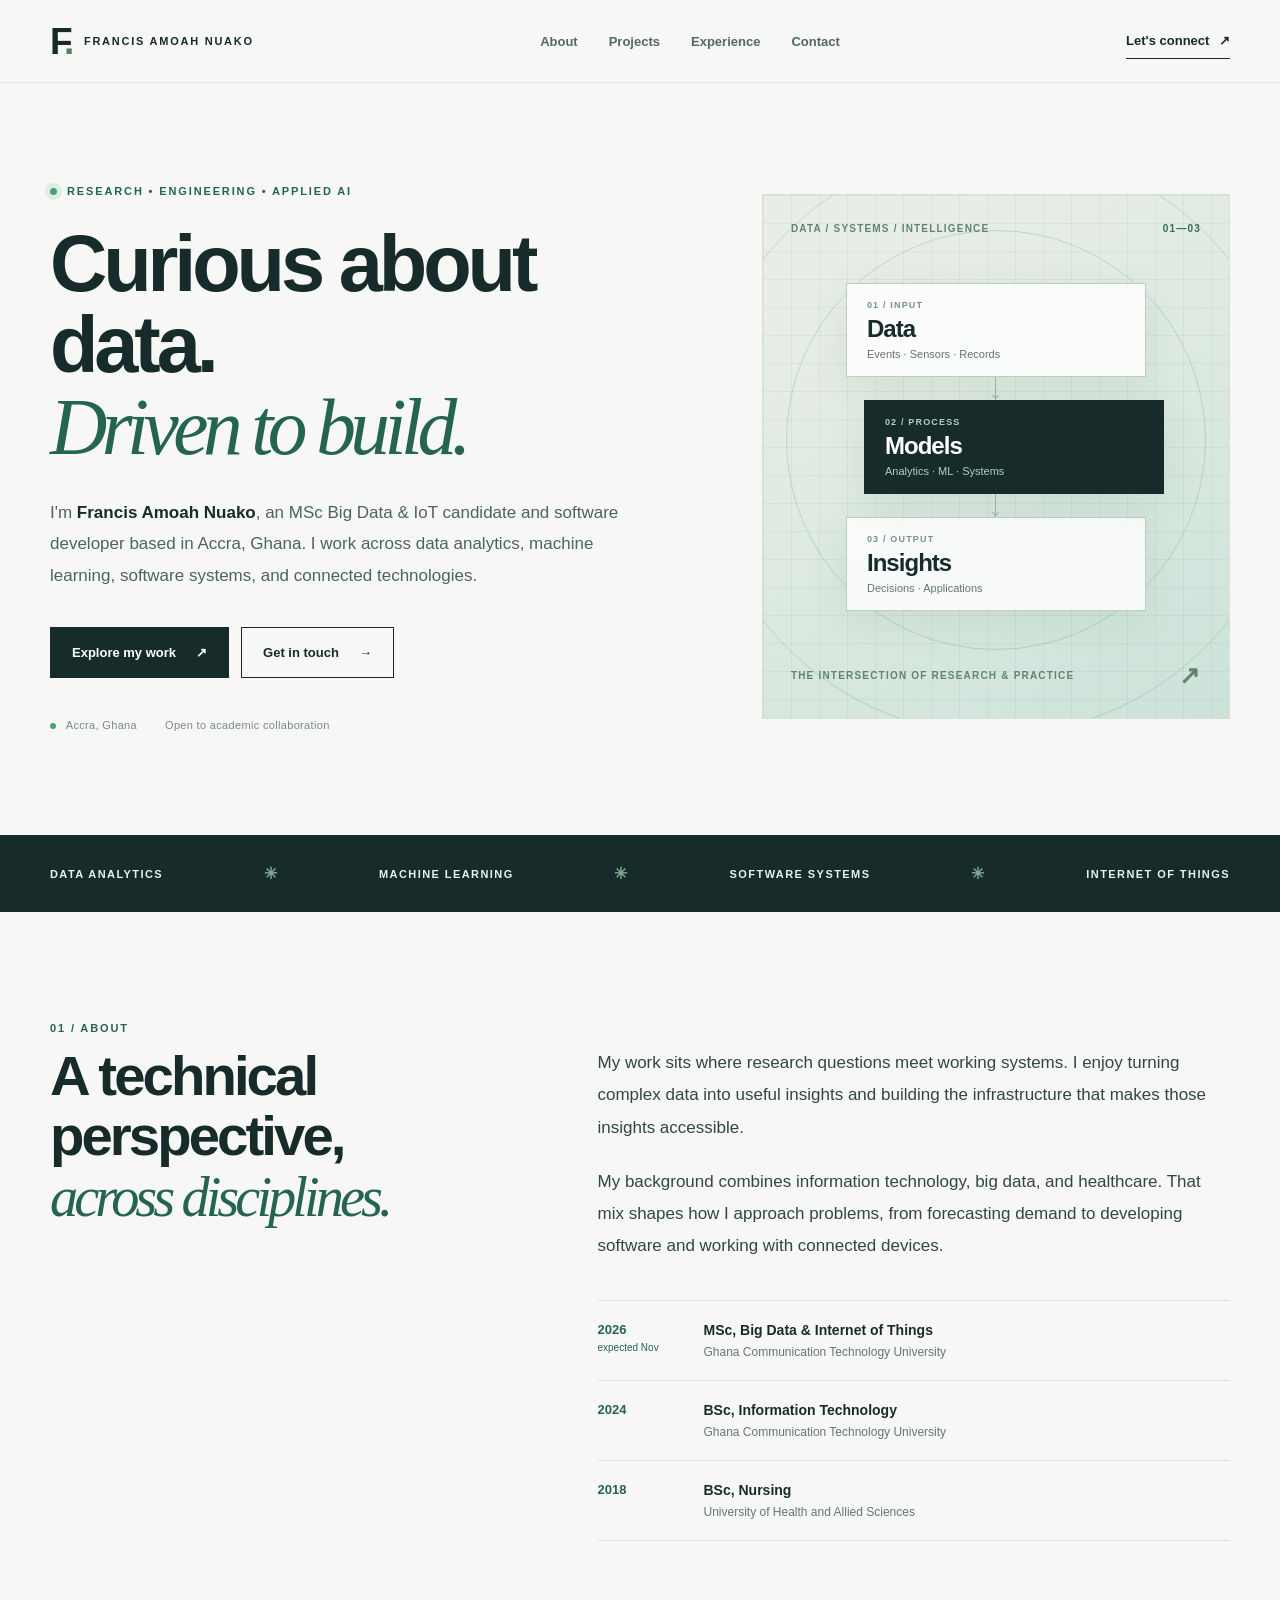
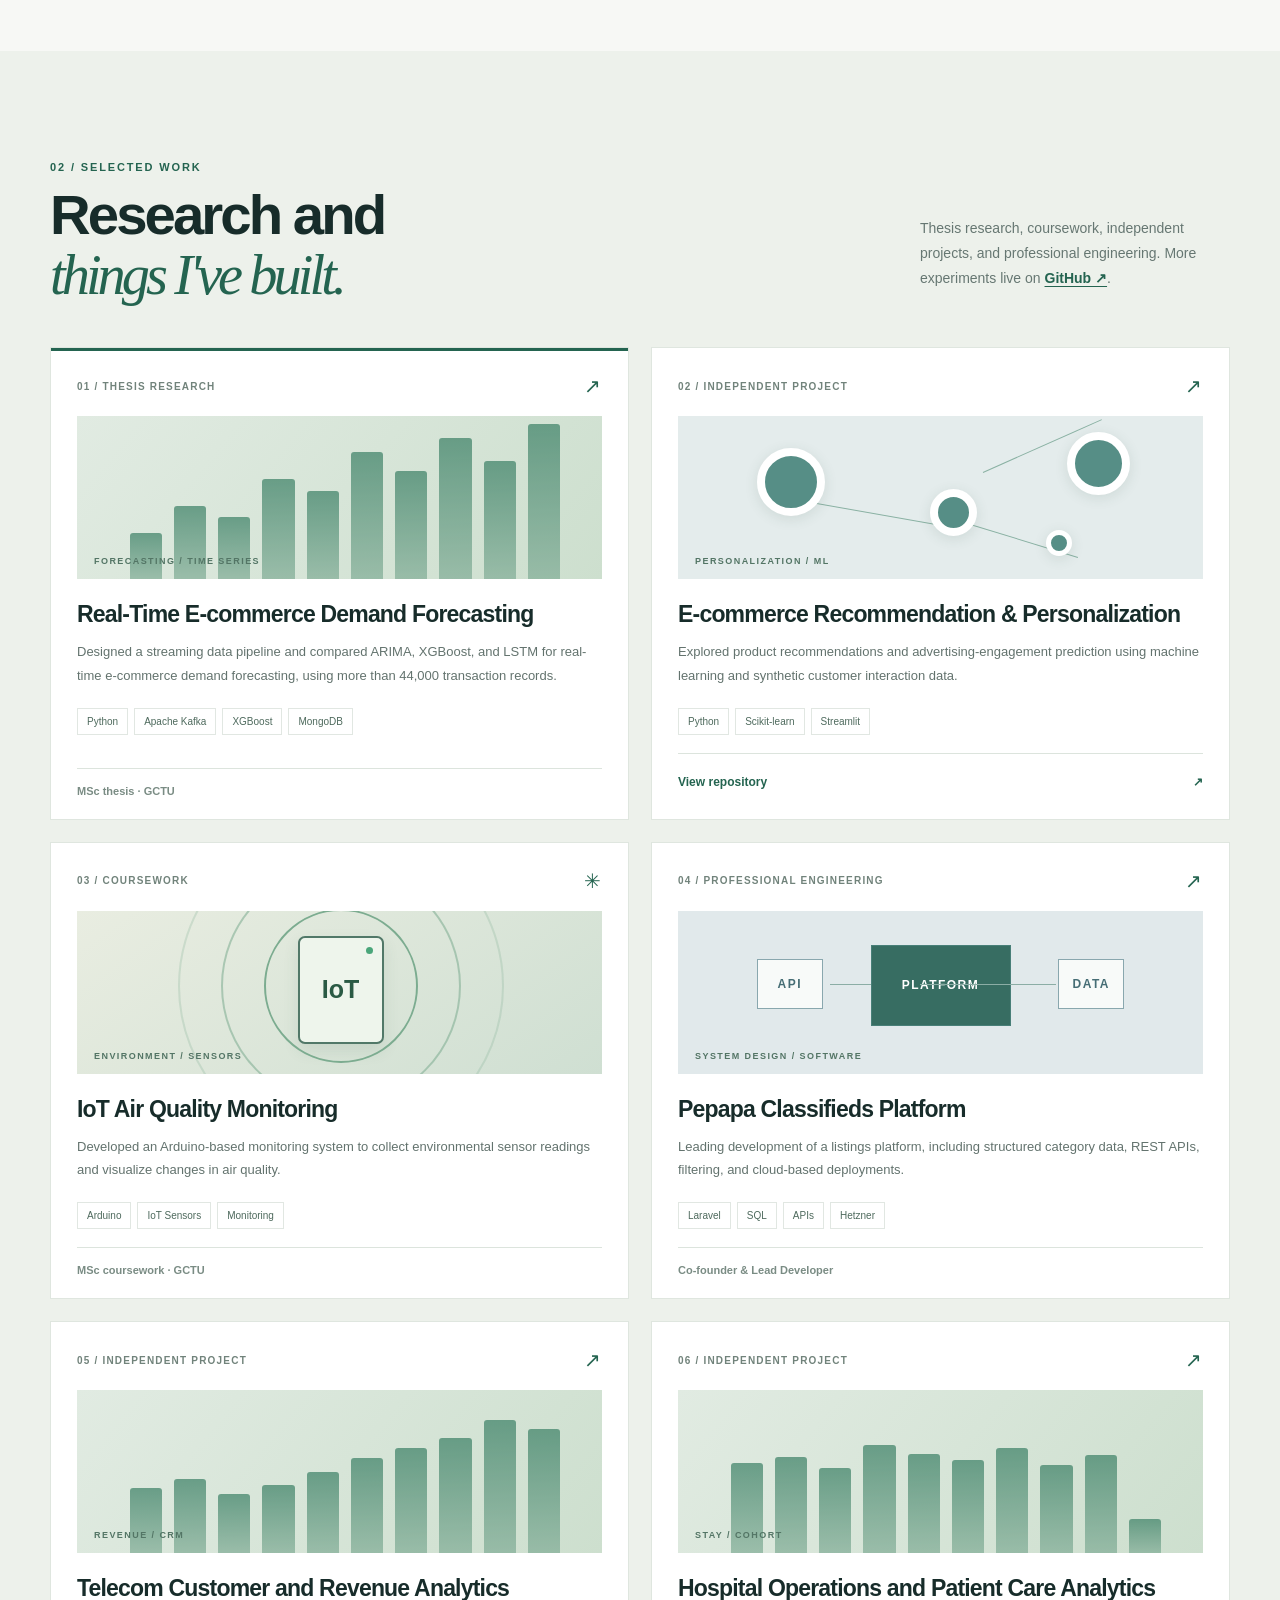
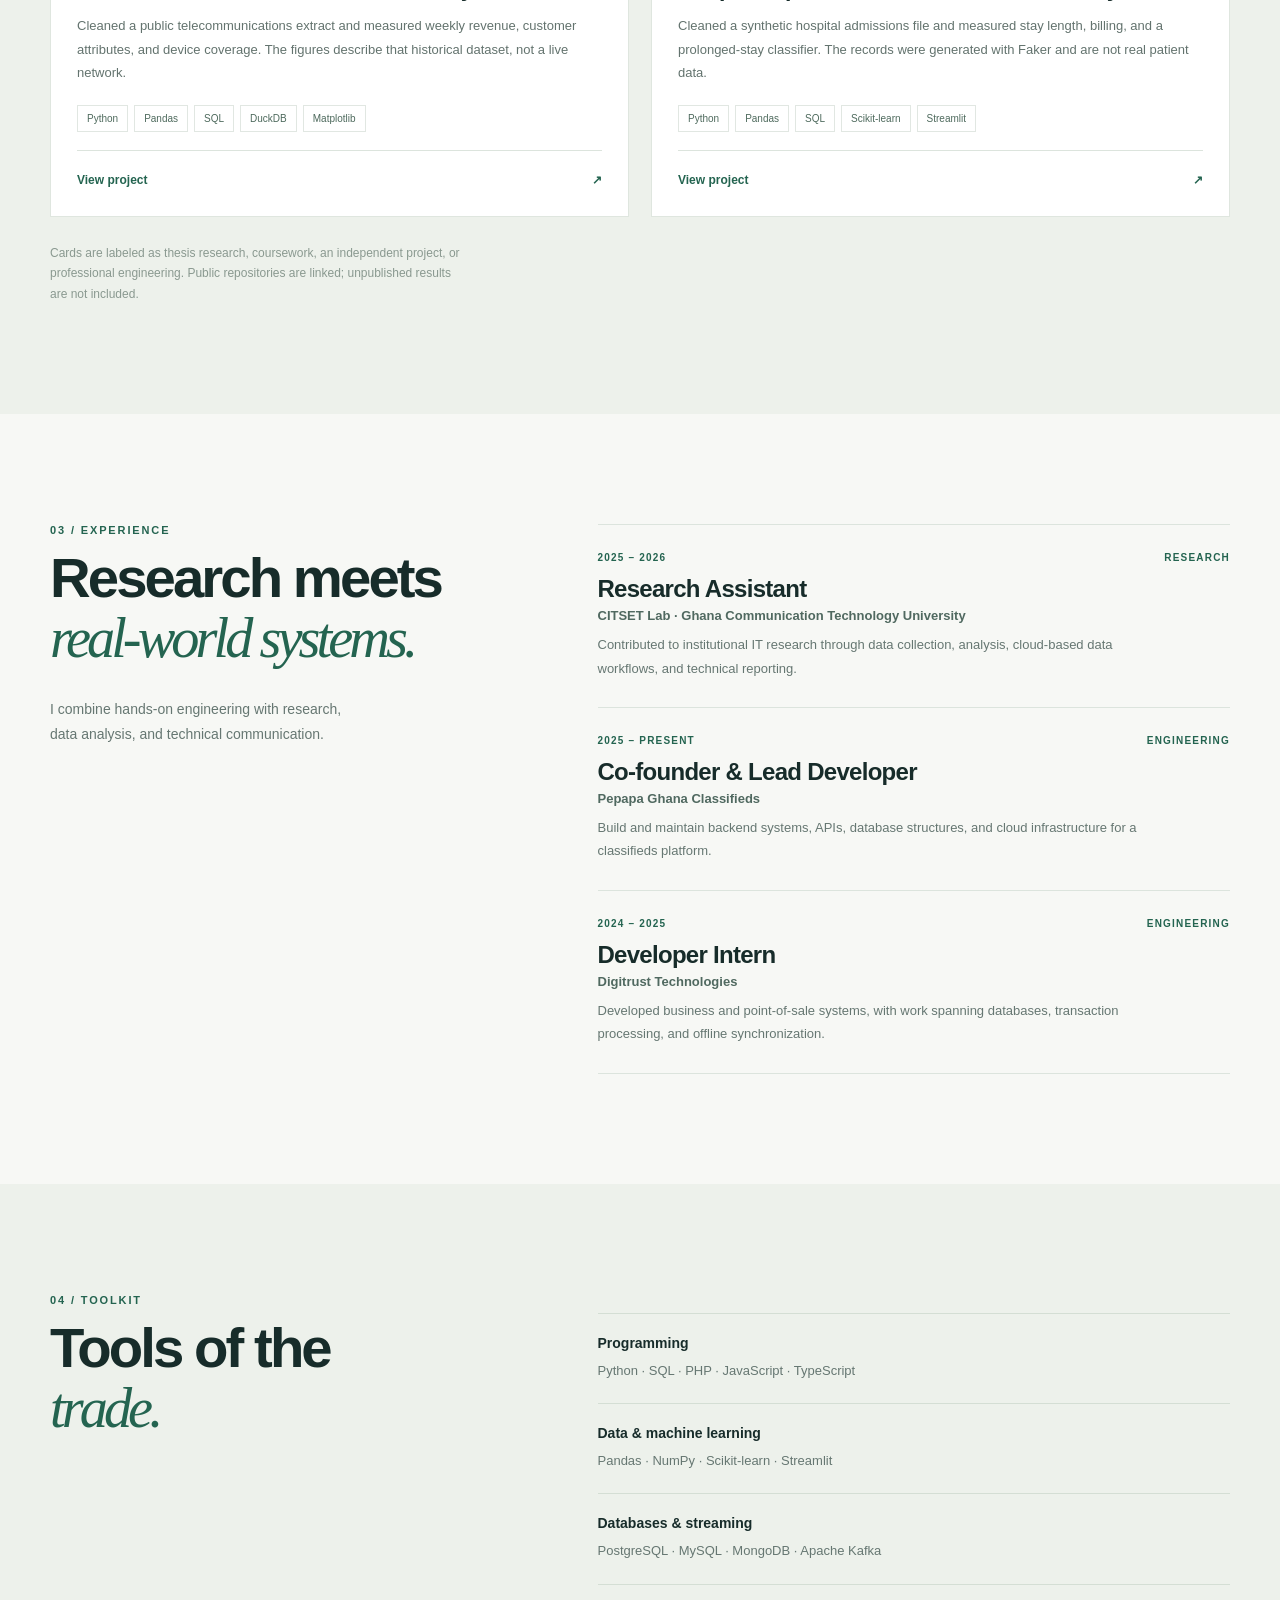
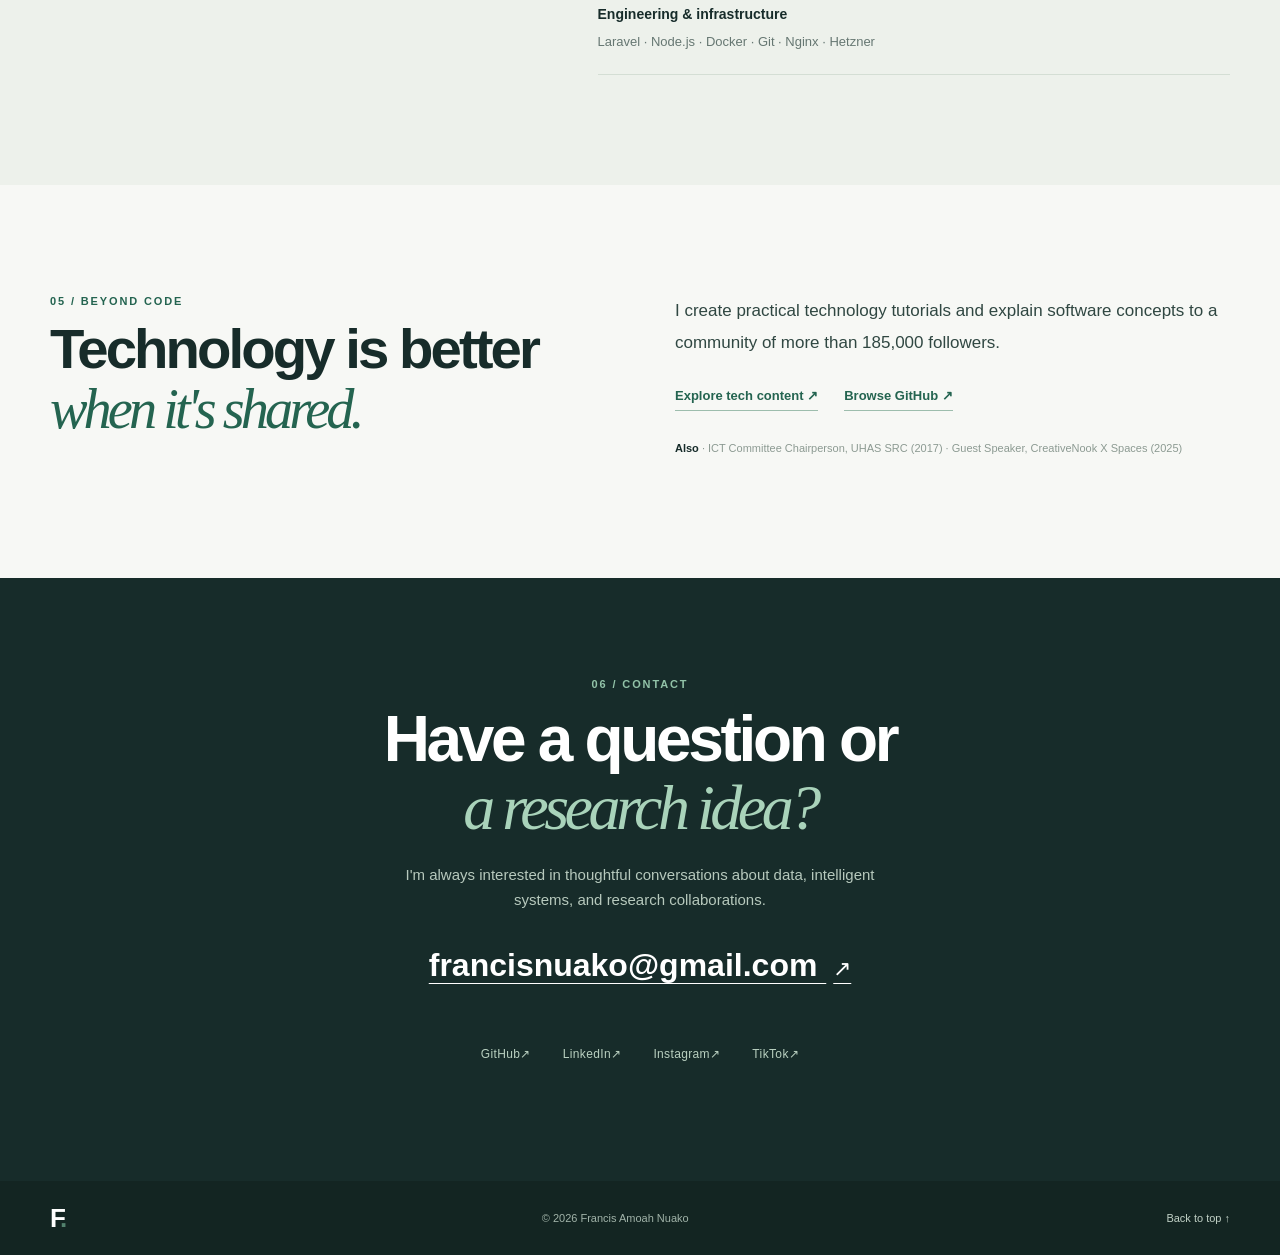
==== index.html @ e9fb5ad0 "update" ====
<!DOCTYPE html>
<html lang="en">
<head>
  <meta charset="UTF-8" />
  <meta name="viewport" content="width=device-width, initial-scale=1" />
  <meta name="theme-color" content="#f7f8f5" />
  <title>Francis Amoah Nuako | Data, AI & Software Engineering</title>
  <meta name="description" content="Explore the academic research, engineering projects, and technical work of Francis Amoah Nuako, an MSc Big Data & IoT candidate and software developer based in Accra, Ghana." />
  <meta name="author" content="Francis Amoah Nuako" />
  <meta name="robots" content="index, follow" />
  <link rel="canonical" href="https://pcboss.me" />
  <link rel="icon" type="image/svg+xml" href="/favicon.svg" />
  <link rel="stylesheet" href="/styles.css" />
  <meta property="og:type" content="profile" />
  <meta property="og:site_name" content="Francis Amoah Nuako" />
  <meta property="og:title" content="Francis Amoah Nuako | Data, AI & Software Engineering" />
  <meta property="og:description" content="Explore the academic research, engineering projects, and technical work of Francis Amoah Nuako, an MSc Big Data & IoT candidate and software developer based in Accra, Ghana." />
  <meta property="og:url" content="https://pcboss.me" />
  <meta property="og:image" content="https://pcboss.me/og-preview.png" />
  <meta property="og:image:alt" content="Francis Amoah Nuako — research, data, and engineering." />
  <meta property="og:image:width" content="1200" />
  <meta property="og:image:height" content="630" />
  <meta name="twitter:card" content="summary_large_image" />
  <meta name="twitter:title" content="Francis Amoah Nuako | Data, AI & Software Engineering" />
  <meta name="twitter:description" content="Explore the academic research, engineering projects, and technical work of Francis Amoah Nuako, an MSc Big Data & IoT candidate and software developer based in Accra, Ghana." />
  <meta name="twitter:url" content="https://pcboss.me" />
  <meta name="twitter:image" content="https://pcboss.me/og-preview.png" />
  <meta name="twitter:image:alt" content="Francis Amoah Nuako — research, data, and engineering." />
  <script type="application/ld+json">
  {
    "@context": "https://schema.org",
    "@type": "ProfilePage",
    "@id": "https://pcboss.me/#profile-page",
    "url": "https://pcboss.me",
    "name": "Francis Amoah Nuako | Academic & Engineering Portfolio",
    "mainEntity": {
      "@type": "Person",
      "@id": "https://pcboss.me/#francis",
      "name": "Francis Amoah Nuako",
      "url": "https://pcboss.me",
      "email": "mailto:francisnuako@gmail.com",
      "description": "MSc Big Data and Internet of Things candidate, researcher, and software developer based in Ghana.",
      "homeLocation": {"@type":"Place", "name":"Accra, Ghana"},
      "alumniOf": [
        {"@type":"CollegeOrUniversity", "name":"Ghana Communication Technology University"},
        {"@type":"CollegeOrUniversity", "name":"University of Health and Allied Sciences"}
      ],
      "sameAs": [
        "https://github.com/pcb2k18",
        "https://gh.linkedin.com/in/pcbossdollar",
        "https://www.instagram.com/pcboss_dollar/",
        "https://www.tiktok.com/@pcboss_dollar1"
      ]
    }
  }
  </script>
</head>
<body>
  <a class="skip-link" href="#main">Skip to content</a>
  <header class="site-header" id="top">
    <div class="shell nav-row">
      <a href="#top" class="brand" aria-label="Francis Amoah Nuako — home"><span class="brand-mark">F<span>.</span></span><span class="brand-name">FRANCIS AMOAH NUAKO</span></a>
      <nav class="site-nav" aria-label="Main navigation" id="siteNav">
        <a href="#about">About</a>
        <a href="#work">Projects</a>
        <a href="#experience">Experience</a>
        <a href="#contact">Contact</a>
      </nav>
      <a class="nav-contact" href="mailto:francisnuako@gmail.com">Let's connect <span aria-hidden="true">↗</span></a>
      <button class="menu-toggle" id="menuToggle" type="button" aria-label="Open navigation" aria-controls="siteNav" aria-expanded="false"><span></span><span></span><span></span></button>
    </div>
  </header>

  <main id="main">
    <section class="hero section" aria-labelledby="hero-title">
      <div class="shell hero-grid">
        <div class="hero-copy">
          <div class="eyebrow"><span class="signal-dot"></span> RESEARCH • ENGINEERING • APPLIED AI</div>
          <h1 id="hero-title">Curious about data.<br /><em>Driven to build.</em></h1>
          <p class="hero-subtitle">I'm <strong>Francis Amoah Nuako</strong>, an MSc Big Data & IoT candidate and software developer based in Accra, Ghana. I work across data analytics, machine learning, software systems, and connected technologies.</p>
          <div class="hero-actions">
            <a class="btn btn-primary" href="#work">Explore my work <span aria-hidden="true">↗</span></a>
            <a class="btn btn-outline" href="mailto:francisnuako@gmail.com">Get in touch <span aria-hidden="true">→</span></a>
          </div>
          <div class="hero-mini">
            <span><span class="small-circle" aria-hidden="true"></span> Accra, Ghana</span>
            <span>Open to academic collaboration</span>
          </div>
        </div>
        <div class="hero-visual" role="img" aria-label="Stylized visualization of a data workflow, from ingestion to machine learning to insights">
          <div class="visual-topline"><span>DATA / SYSTEMS / INTELLIGENCE</span><span class="visual-code">01—03</span></div>
          <div class="visual-orbit orbit-one"></div><div class="visual-orbit orbit-two"></div>
          <div class="pipeline">
            <div class="pipe-card"><span class="pipe-index">01 / INPUT</span><strong>Data</strong><span>Events · Sensors · Records</span></div>
            <div class="pipe-connector" aria-hidden="true"><span></span></div>
            <div class="pipe-card emphasis"><span class="pipe-index">02 / PROCESS</span><strong>Models</strong><span>Analytics · ML · Systems</span></div>
            <div class="pipe-connector" aria-hidden="true"><span></span></div>
            <div class="pipe-card"><span class="pipe-index">03 / OUTPUT</span><strong>Insights</strong><span>Decisions · Applications</span></div>
          </div>
          <div class="visual-bottom"><span>THE INTERSECTION OF RESEARCH & PRACTICE</span><span>↗</span></div>
        </div>
      </div>
    </section>

    <section class="quick-facts" aria-label="Areas of expertise">
      <div class="shell facts-row">
        <span>DATA ANALYTICS</span><span class="facts-sep">✳</span><span>MACHINE LEARNING</span><span class="facts-sep">✳</span><span>SOFTWARE SYSTEMS</span><span class="facts-sep">✳</span><span>INTERNET OF THINGS</span>
      </div>
    </section>

    <section class="section about" id="about" aria-labelledby="about-heading">
      <div class="shell split-section">
        <div class="section-intro"><p class="overline">01 / ABOUT</p><h2 id="about-heading">A technical perspective,<br /><em>across disciplines.</em></h2></div>
        <div class="about-body">
          <p>My work sits where research questions meet working systems. I enjoy turning complex data into useful insights and building the infrastructure that makes those insights accessible.</p>
          <p>My background combines information technology, big data, and healthcare. That mix shapes how I approach problems, from forecasting demand to developing software and working with connected devices.</p>
          <div class="education-list" aria-label="Education">
            <div class="edu-row"><span class="edu-year">2026 <small>expected Nov</small></span><div><strong>MSc, Big Data & Internet of Things</strong><span>Ghana Communication Technology University</span></div></div>
            <div class="edu-row"><span class="edu-year">2024</span><div><strong>BSc, Information Technology</strong><span>Ghana Communication Technology University</span></div></div>
            <div class="edu-row"><span class="edu-year">2018</span><div><strong>BSc, Nursing</strong><span>University of Health and Allied Sciences</span></div></div>
          </div>
        </div>
      </div>
    </section>

    <section class="section section-muted" id="work" aria-labelledby="work-heading">
      <div class="shell">
        <div class="section-heading-row"><div><p class="overline">02 / SELECTED WORK</p><h2 id="work-heading">Research and<br /><em>things I've built.</em></h2></div><p class="section-side-note">Thesis research, coursework, independent projects, and professional engineering. More experiments live on <a href="https://github.com/pcb2k18" target="_blank" rel="noopener noreferrer">GitHub ↗</a>.</p></div>
        <div class="project-grid">
          <article class="project-card featured" data-kind="thesis" data-area="data-science">
            <div class="project-header"><span class="project-number">01 / Thesis research</span><span class="project-symbol" aria-hidden="true">↗</span></div>
            <div class="project-art forecast-art" aria-hidden="true"><div class="bar-chart"><i style="height:30%"></i><i style="height:47%"></i><i style="height:40%"></i><i style="height:65%"></i><i style="height:57%"></i><i style="height:82%"></i><i style="height:70%"></i><i style="height:91%"></i><i style="height:76%"></i><i style="height:100%"></i></div><span class="art-label">FORECASTING / TIME SERIES</span></div>
            <h3>Real-Time E-commerce Demand Forecasting</h3>
            <p>Designed a streaming data pipeline and compared ARIMA, XGBoost, and LSTM for real-time e-commerce demand forecasting, using more than 44,000 transaction records.</p>
            <div class="tag-list"><span>Python</span><span>Apache Kafka</span><span>XGBoost</span><span>MongoDB</span></div>
            <span class="project-footnote">MSc thesis · GCTU</span>
          </article>
          <article class="project-card" data-kind="independent" data-area="ai">
            <div class="project-header"><span class="project-number">02 / Independent project</span><span class="project-symbol" aria-hidden="true">↗</span></div>
            <div class="project-art reco-art" aria-hidden="true"><span class="reco-dot dot-a"></span><span class="reco-dot dot-b"></span><span class="reco-dot dot-c"></span><span class="reco-dot dot-d"></span><span class="reco-line line-a"></span><span class="reco-line line-b"></span><span class="reco-line line-c"></span><span class="art-label">PERSONALIZATION / ML</span></div>
            <h3>E-commerce Recommendation & Personalization</h3>
            <p>Explored product recommendations and advertising-engagement prediction using machine learning and synthetic customer interaction data.</p>
            <div class="tag-list"><span>Python</span><span>Scikit-learn</span><span>Streamlit</span></div>
            <a class="project-link" href="https://github.com/pcb2k18/customer_interactions" target="_blank" rel="noopener noreferrer">View repository <span aria-hidden="true">↗</span></a>
          </article>
          <article class="project-card" data-kind="coursework" data-area="iot">
            <div class="project-header"><span class="project-number">03 / Coursework</span><span class="project-symbol" aria-hidden="true">✳</span></div>
            <div class="project-art iot-art" aria-hidden="true"><div class="iot-sensor"><span class="sensor-light"></span><span>IoT</span></div><span class="iot-wave w1"></span><span class="iot-wave w2"></span><span class="iot-wave w3"></span><span class="art-label">ENVIRONMENT / SENSORS</span></div>
            <h3>IoT Air Quality Monitoring</h3>
            <p>Developed an Arduino-based monitoring system to collect environmental sensor readings and visualize changes in air quality.</p>
            <div class="tag-list"><span>Arduino</span><span>IoT Sensors</span><span>Monitoring</span></div>
            <span class="project-footnote">MSc coursework · GCTU</span>
          </article>
          <article class="project-card" data-kind="professional" data-area="software">
            <div class="project-header"><span class="project-number">04 / Professional engineering</span><span class="project-symbol" aria-hidden="true">↗</span></div>
            <div class="project-art systems-art" aria-hidden="true"><div class="system-box main-box">PLATFORM</div><div class="system-box top-box">API</div><div class="system-box bottom-box">DATA</div><span class="art-label">SYSTEM DESIGN / SOFTWARE</span></div>
            <h3>Pepapa Classifieds Platform</h3>
            <p>Leading development of a listings platform, including structured category data, REST APIs, filtering, and cloud-based deployments.</p>
            <div class="tag-list"><span>Laravel</span><span>SQL</span><span>APIs</span><span>Hetzner</span></div>
            <span class="project-footnote">Co-founder & Lead Developer</span>
          </article>
          <article class="project-card" data-kind="independent" data-area="data-science">
            <div class="project-header"><span class="project-number">05 / Independent project</span><span class="project-symbol" aria-hidden="true">↗</span></div>
            <div class="project-art forecast-art" aria-hidden="true"><div class="bar-chart"><i style="height:42%"></i><i style="height:48%"></i><i style="height:38%"></i><i style="height:44%"></i><i style="height:52%"></i><i style="height:61%"></i><i style="height:68%"></i><i style="height:74%"></i><i style="height:86%"></i><i style="height:80%"></i></div><span class="art-label">REVENUE / CRM</span></div>
            <h3>Telecom Customer and Revenue Analytics</h3>
            <p>Cleaned a public telecommunications extract and measured weekly revenue, customer attributes, and device coverage. The figures describe that historical dataset, not a live network.</p>
            <div class="tag-list"><span>Python</span><span>Pandas</span><span>SQL</span><span>DuckDB</span><span>Matplotlib</span></div>
            <a class="project-link" href="/projects/telecom-customer-analytics/">View project <span aria-hidden="true">↗</span></a>
          </article>
          <article class="project-card" data-kind="independent" data-area="biomedical-informatics">
            <div class="project-header"><span class="project-number">06 / Independent project</span><span class="project-symbol" aria-hidden="true">↗</span></div>
            <div class="project-art forecast-art" aria-hidden="true"><div class="bar-chart"><i style="height:58%"></i><i style="height:62%"></i><i style="height:55%"></i><i style="height:70%"></i><i style="height:64%"></i><i style="height:60%"></i><i style="height:68%"></i><i style="height:57%"></i><i style="height:63%"></i><i style="height:22%"></i></div><span class="art-label">STAY / COHORT</span></div>
            <h3>Hospital Operations and Patient Care Analytics</h3>
            <p>Cleaned a synthetic hospital admissions file and measured stay length, billing, and a prolonged-stay classifier. The records were generated with Faker and are not real patient data.</p>
            <div class="tag-list"><span>Python</span><span>Pandas</span><span>SQL</span><span>Scikit-learn</span><span>Streamlit</span></div>
            <a class="project-link" href="/projects/hospital-operations-analytics/">View project <span aria-hidden="true">↗</span></a>
          </article>
        </div>
        <p class="work-note">Cards are labeled as thesis research, coursework, an independent project, or professional engineering. Public repositories are linked; unpublished results are not included.</p>
      </div>
    </section>

    <section class="section research" id="experience" aria-labelledby="experience-heading">
      <div class="shell split-section">
        <div class="section-intro"><p class="overline">03 / EXPERIENCE</p><h2 id="experience-heading">Research meets<br /><em>real-world systems.</em></h2><p class="side-text">I combine hands-on engineering with research, data analysis, and technical communication.</p></div>
        <div class="timeline">
          <div class="timeline-item"><div class="timeline-meta"><span>2025 – 2026</span><span>Research</span></div><h3>Research Assistant</h3><p class="timeline-org">CITSET Lab · Ghana Communication Technology University</p><p>Contributed to institutional IT research through data collection, analysis, cloud-based data workflows, and technical reporting.</p></div>
          <div class="timeline-item"><div class="timeline-meta"><span>2025 – Present</span><span>Engineering</span></div><h3>Co-founder & Lead Developer</h3><p class="timeline-org">Pepapa Ghana Classifieds</p><p>Build and maintain backend systems, APIs, database structures, and cloud infrastructure for a classifieds platform.</p></div>
          <div class="timeline-item"><div class="timeline-meta"><span>2024 – 2025</span><span>Engineering</span></div><h3>Developer Intern</h3><p class="timeline-org">Digitrust Technologies</p><p>Developed business and point-of-sale systems, with work spanning databases, transaction processing, and offline synchronization.</p></div>
        </div>
      </div>
    </section>

    <section class="section section-muted expertise" id="skills" aria-labelledby="skills-heading">
      <div class="shell split-section">
        <div class="section-intro"><p class="overline">04 / TOOLKIT</p><h2 id="skills-heading">Tools of the<br /><em>trade.</em></h2></div>
        <div class="skills-stack"><div class="skill-row"><h3>Programming</h3><p>Python · SQL · PHP · JavaScript · TypeScript</p></div><div class="skill-row"><h3>Data & machine learning</h3><p>Pandas · NumPy · Scikit-learn · Streamlit</p></div><div class="skill-row"><h3>Databases & streaming</h3><p>PostgreSQL · MySQL · MongoDB · Apache Kafka</p></div><div class="skill-row"><h3>Engineering & infrastructure</h3><p>Laravel · Node.js · Docker · Git · Nginx · Hetzner</p></div></div>
      </div>
    </section>

    <section class="section beyond" aria-labelledby="beyond-heading">
      <div class="shell beyond-grid">
        <div><p class="overline">05 / BEYOND CODE</p><h2 id="beyond-heading">Technology is better<br /><em>when it's shared.</em></h2></div>
        <div><p>I create practical technology tutorials and explain software concepts to a community of more than 185,000 followers.</p><div class="beyond-links"><a href="https://www.tiktok.com/@pcboss_dollar1" target="_blank" rel="noopener noreferrer">Explore tech content <span aria-hidden="true">↗</span></a><a href="https://github.com/pcb2k18" target="_blank" rel="noopener noreferrer">Browse GitHub <span aria-hidden="true">↗</span></a></div><div class="beyond-note"><strong>Also</strong> · ICT Committee Chairperson, UHAS SRC (2017) · Guest Speaker, CreativeNook X Spaces (2025)</div></div>
      </div>
    </section>

    <section class="contact" id="contact" aria-labelledby="contact-heading">
      <div class="shell contact-inner"><p class="overline">06 / CONTACT</p><h2 id="contact-heading">Have a question or<br /><em>a research idea?</em></h2><p>I'm always interested in thoughtful conversations about data, intelligent systems, and research collaborations.</p><a class="contact-email" href="mailto:francisnuako@gmail.com">francisnuako@gmail.com <span aria-hidden="true">↗</span></a><ul class="contact-social" aria-label="Social profiles"><li><a href="https://github.com/pcb2k18" target="_blank" rel="noopener noreferrer" aria-label="GitHub (opens in a new tab)">GitHub <span aria-hidden="true">↗</span></a></li><li><a href="https://gh.linkedin.com/in/pcbossdollar" target="_blank" rel="noopener noreferrer" aria-label="LinkedIn (opens in a new tab)">LinkedIn <span aria-hidden="true">↗</span></a></li><li><a href="https://www.instagram.com/pcboss_dollar/" target="_blank" rel="noopener noreferrer" aria-label="Instagram (opens in a new tab)">Instagram <span aria-hidden="true">↗</span></a></li><li><a href="https://www.tiktok.com/@pcboss_dollar1" target="_blank" rel="noopener noreferrer" aria-label="TikTok (opens in a new tab)">TikTok <span aria-hidden="true">↗</span></a></li></ul></div>
    </section>
  </main>
  <footer class="site-footer"><div class="shell footer-row"><a class="footer-brand" href="#top">F<span>.</span></a><span>© <span id="year">2026</span> Francis Amoah Nuako</span><a href="#top">Back to top ↑</a></div></footer>
  <script src="/script.js" defer></script>
</body>
</html>
---- styles.css ----
:root{--ink:#172c2a;--ink-2:#304742;--sub:#667772;--paper:#f7f8f5;--white:#fff;--mute:#edf1ec;--line:#dce4dd;--green:#246450;--mint:#c9e5d6;--warm:#eef0e9;--max:1180px}
*{box-sizing:border-box}html{scroll-behavior:smooth}body{margin:0;background:var(--paper);color:var(--ink);font-family:Inter,ui-sans-serif,-apple-system,BlinkMacSystemFont,"Segoe UI",sans-serif;-webkit-font-smoothing:antialiased}a{color:inherit}a:focus-visible,button:focus-visible{outline:3px solid #85bfa2;outline-offset:4px}::selection{background:var(--mint);color:var(--ink)}.shell{width:min(calc(100% - 80px),var(--max));margin-inline:auto}.section{padding:110px 0;scroll-margin-top:90px}.skip-link{position:absolute;top:-100px;left:16px;background:#fff;padding:12px;z-index:100}.skip-link:focus{top:15px}h1,h2,h3,p{margin-top:0}h1,h2{letter-spacing:-.052em}h1{font-size:clamp(3.4rem,6.2vw,6.4rem);line-height:1.03;font-weight:600;margin:24px 0 28px}h2{font-size:clamp(2.7rem,4.4vw,4.35rem);font-weight:600;line-height:1.07;margin:12px 0 28px}h1 em,h2 em{font-weight:400;font-family:Georgia,"Times New Roman",serif;letter-spacing:-.07em;color:var(--green)}.site-header{position:sticky;top:0;z-index:50;background:rgba(247,248,245,.96);border-bottom:1px solid var(--line);backdrop-filter:blur(16px)}.nav-row{height:82px;display:flex;align-items:center;justify-content:space-between;gap:26px}.brand{text-decoration:none;display:flex;align-items:center;gap:14px;white-space:nowrap}.brand-mark,.footer-brand{font-size:37px;line-height:1;font-weight:800;letter-spacing:-.12em}.brand-mark span,.footer-brand span{color:#52826d}.brand-name{font-size:11px;letter-spacing:.16em;font-weight:800}.site-nav{display:flex;align-items:center;gap:31px}.site-nav a,.nav-contact{font-size:13px;font-weight:650;text-decoration:none}.site-nav a{color:#536962}.site-nav a:hover,.nav-contact:hover{color:var(--green)}.nav-contact{border-bottom:1px solid var(--ink);padding:10px 0;white-space:nowrap}.nav-contact span{padding-left:6px}.menu-toggle{display:none;border:0;background:none;padding:12px;cursor:pointer}.menu-toggle span{display:block;height:2px;width:22px;background:var(--ink);margin:4px}.hero{padding:94px 0 100px}.hero-grid{display:grid;grid-template-columns:1.17fr .83fr;gap:52px;align-items:center;min-height:558px}.eyebrow,.overline{font-size:11px;font-weight:800;letter-spacing:.17em;color:var(--green)}.eyebrow{display:inline-flex;align-items:center;gap:10px}.signal-dot,.small-circle{display:inline-block;background:#4e9d77;border-radius:50%}.signal-dot{width:7px;height:7px;box-shadow:0 0 0 5px #dcefe4}.hero-subtitle{font-size:17px;line-height:1.85;color:#4c645d;max-width:595px;margin-bottom:36px}.hero-subtitle strong{color:var(--ink);font-weight:700}.hero-actions{display:flex;gap:12px;flex-wrap:wrap}.btn{display:inline-flex;align-items:center;justify-content:center;gap:20px;padding:17px 21px;border:1px solid var(--ink);text-decoration:none;font-size:13px;font-weight:750;transition:transform .2s,background .2s}.btn:hover{transform:translateY(-2px)}.btn-primary{background:var(--ink);color:#fff}.btn-primary:hover{background:var(--green)}.btn-outline{background:transparent}.btn-outline:hover{background:#e6eee7}.hero-mini{display:flex;gap:28px;flex-wrap:wrap;font-size:11px;letter-spacing:.03em;color:#798a84;margin-top:41px}.small-circle{height:6px;width:6px;margin-right:7px}.hero-visual{background:#e8eee7;position:relative;min-height:525px;border:1px solid #d6e0d7;overflow:hidden;padding:28px;display:flex;flex-direction:column;justify-content:space-between;isolation:isolate}.hero-visual:before{content:"";position:absolute;inset:0;background:linear-gradient(150deg,transparent 15%,#c9e1d7 110%);z-index:-2}.hero-visual:after{content:"";position:absolute;inset:0;background-image:linear-gradient(#48786613 1px,transparent 1px),linear-gradient(90deg,#48786613 1px,transparent 1px);background-size:28px 28px;z-index:-1}.visual-topline,.visual-bottom{display:flex;justify-content:space-between;color:#608373;font-size:10px;letter-spacing:.12em;font-weight:750}.visual-code{color:#356e58}.visual-bottom{align-items:center}.visual-bottom span:last-child{font-size:25px}.visual-orbit{position:absolute;border-radius:50%;border:1px solid #71a88e55;left:50%;top:47%;transform:translate(-50%,-50%);z-index:-1}.orbit-one{width:420px;height:420px}.orbit-two{width:590px;height:590px}.pipeline{display:flex;flex-direction:column;align-items:center;justify-content:center;margin:12px auto;width:100%;max-width:300px}.pipe-card{border:1px solid #bbcdc0;background:#ffffffd8;box-shadow:0 10px 38px #3b604617;width:100%;padding:16px 20px;display:flex;flex-direction:column;gap:5px}.pipe-index{font-size:9px;font-weight:800;letter-spacing:.13em;color:#759288}.pipe-card strong{font-size:24px;letter-spacing:-.04em;font-weight:750}.pipe-card>span:last-child{font-size:11px;color:#65766e}.pipe-card.emphasis{background:var(--ink);color:white;border-color:var(--ink);transform:translateX(18px)}.pipe-card.emphasis .pipe-index,.pipe-card.emphasis>span:last-child{color:#b0cfc0}.pipe-connector{height:23px;width:1px;background:#97b2a2;position:relative}.pipe-connector span{position:absolute;height:5px;width:5px;border-right:1px solid #97b2a2;border-bottom:1px solid #97b2a2;transform:rotate(45deg);bottom:2px;left:-2px}.quick-facts{background:var(--ink);color:#e9f1e9;padding:29px 0}.facts-row{display:flex;align-items:center;justify-content:space-between;gap:15px;white-space:nowrap;font-size:11px;letter-spacing:.13em;font-weight:750}.facts-sep{color:#80a693;font-size:16px}.split-section{display:grid;grid-template-columns:.85fr 1.15fr;gap:80px}.about-body{padding-top:25px}.about-body>p,.beyond-grid>div:last-child>p{font-size:17px;line-height:1.9;color:var(--ink-2);margin-bottom:22px}.education-list{margin-top:37px;border-top:1px solid var(--line)}.edu-row{display:flex;gap:34px;padding:21px 0;border-bottom:1px solid var(--line);align-items:start}.edu-year{min-width:72px;font-size:13px;font-weight:700;color:var(--green)}.edu-year small{display:block;font-size:10px;font-weight:500;margin-top:5px}.edu-row div{display:flex;flex-direction:column;gap:7px}.edu-row div strong{font-size:14px}.edu-row div span{font-size:12px;color:var(--sub)}.section-muted{background:#edf1eb}.section-heading-row{display:flex;justify-content:space-between;align-items:end;gap:60px;margin-bottom:42px}.section-heading-row h2{margin-bottom:0}.section-side-note{color:var(--sub);max-width:310px;font-size:14px;line-height:1.8}.section-side-note a{color:var(--green);font-weight:700;text-underline-offset:3px}.project-grid{display:grid;grid-template-columns:repeat(2,minmax(0,1fr));gap:22px;align-items:stretch}.project-card{background:#fff;border:1px solid #dfe6df;padding:26px 26px 22px;display:flex;flex-direction:column;min-width:0;transition:transform .2s,box-shadow .2s,border-color .2s}.project-card>*{min-width:0}.project-card:hover,.project-card:focus-within{transform:translateY(-3px);border-color:#b7cfc0;box-shadow:0 16px 36px #18352a14}.project-card.featured{box-shadow:inset 0 3px 0 var(--green)}.project-card.featured:hover,.project-card.featured:focus-within{box-shadow:inset 0 3px 0 var(--green),0 16px 36px #18352a14}.project-header{display:flex;align-items:center;justify-content:space-between;gap:12px;font-size:10px;letter-spacing:.12em;font-weight:800;color:#71837b;margin-bottom:18px;text-transform:uppercase}.project-number{min-width:0}.project-symbol{font-size:20px;color:var(--green);font-weight:400;flex:none;transition:transform .2s}.project-card:hover .project-symbol,.project-card:focus-within .project-symbol{transform:translate(2px,-2px)}.project-art{height:163px;background:#e6eee6;margin-bottom:21px;position:relative;overflow:hidden}.project-art .art-label{position:absolute;bottom:13px;left:17px;font-size:9px;letter-spacing:.16em;color:#537565;font-weight:800}.forecast-art{background:linear-gradient(130deg,#e1ebe2,#cddfce)}.bar-chart{display:flex;align-items:end;gap:12px;position:absolute;bottom:0;left:10%;width:82%;height:155px;opacity:.75}.bar-chart i{background:linear-gradient(#43856b,#86b09a);width:9%;border-radius:3px 3px 0 0}.reco-art{background:#e4ecec}.reco-dot{position:absolute;background:#568e86;border:8px solid #fff;border-radius:50%;box-shadow:0 3px 13px #345b4b20;z-index:2}.dot-a{height:68px;width:68px;top:32px;left:15%}.dot-b{height:47px;width:47px;top:73px;left:48%}.dot-c{height:63px;width:63px;top:16px;right:14%}.dot-d{height:26px;width:26px;top:114px;right:25%;border-width:5px}.reco-line{position:absolute;height:1px;background:#8bb2a4;transform-origin:left center;z-index:1}.line-a{top:83px;left:22%;width:170px;transform:rotate(10deg)}.line-b{top:56px;left:58%;width:130px;transform:rotate(-24deg)}.line-c{top:107px;left:55%;width:116px;transform:rotate(17deg)}.iot-art{background:linear-gradient(145deg,#e9ede1,#cfdfd2)}.iot-sensor{position:absolute;left:42%;top:25px;border:2px solid #517868;border-radius:7px;width:86px;height:108px;display:flex;justify-content:center;align-items:center;background:#eef5ec;color:#2a5a44;font-size:25px;font-weight:800;box-shadow:0 7px 16px #335a461c}.sensor-light{position:absolute;top:9px;right:9px;width:7px;height:7px;background:#4aa67a;border-radius:50%}.iot-wave{border-radius:50%;border:2px solid #7cac90;position:absolute;left:calc(42% + 43px);top:75px;transform:translate(-50%,-50%)}.w1{height:154px;width:154px}.w2{height:240px;width:240px;opacity:.55}.w3{height:326px;width:326px;opacity:.25}.systems-art{background:#e1e9eb}.system-box{position:absolute;border:1px solid #89a7ae;color:#466d75;background:#f8faf9;display:grid;place-items:center;font-size:12px;letter-spacing:.12em;font-weight:700}.main-box{height:81px;width:140px;left:calc(50% - 70px);top:34px;border-color:#487f78;background:#376d62;color:#fff}.top-box{height:50px;width:66px;left:15%;top:48px}.bottom-box{height:50px;width:66px;right:15%;top:48px}.systems-art:before,.systems-art:after{content:"";position:absolute;height:1px;background:#8bada5;top:73px}.systems-art:before{left:29%;width:25%}.systems-art:after{right:28%;width:26%}.project-card h3{font-size:23px;line-height:1.22;font-weight:700;letter-spacing:-.035em;margin:0 0 12px}.project-card h3{overflow-wrap:break-word}.project-card>p{font-size:13px;line-height:1.82;color:#63736e;margin:0 0 20px}.tag-list{display:flex;gap:6px;flex-wrap:wrap;margin-bottom:18px}.tag-list span{border:1px solid #e1e7e2;padding:7px 9px;font-size:10px;color:#4e6a5d}.project-link,.project-footnote{margin-top:auto}.project-link{font-size:12px;text-decoration:none;color:var(--green);font-weight:750;display:flex;justify-content:space-between;align-items:center;gap:12px;min-height:44px;padding-top:14px;border-top:1px solid var(--line)}.project-link:hover{text-decoration:underline}.project-footnote{border-top:1px solid var(--line);padding-top:16px;font-size:11px;color:#7a8c84;font-weight:650}.work-note{margin:26px 0 0;max-width:62ch;font-size:12px;line-height:1.7;color:#8a9990}.side-text{font-size:14px;line-height:1.8;color:var(--sub);max-width:300px}.timeline{border-top:1px solid var(--line)}.timeline-item{padding:27px 0;border-bottom:1px solid var(--line)}.timeline-meta{display:flex;justify-content:space-between;color:var(--green);text-transform:uppercase;letter-spacing:.12em;font-size:10px;font-weight:800}.timeline-item h3{font-size:24px;letter-spacing:-.03em;margin:12px 0 5px}.timeline-org{font-size:13px;font-weight:700;color:#506960;margin:0 0 10px}.timeline-item>p:last-child{font-size:13px;color:var(--sub);line-height:1.8;max-width:540px;margin:0}.skills-stack{padding-top:19px}.skill-row{padding:21px 0;border-bottom:1px solid #d4ded4}.skill-row:first-child{border-top:1px solid #d4ded4}.skill-row h3{font-size:14px;margin-bottom:8px}.skill-row p{font-size:13px;line-height:1.8;color:var(--sub);margin:0}.beyond-grid{display:grid;grid-template-columns:1fr 1fr;gap:70px}.beyond-links{display:flex;gap:26px;flex-wrap:wrap;margin-top:28px}.beyond-links a{font-size:13px;font-weight:700;color:var(--green);text-decoration:none;border-bottom:1px solid #9dbdad;padding-bottom:7px}.beyond-links a:hover{color:var(--ink)}.beyond-note{font-size:11px;line-height:1.8;color:#8c9a92;margin-top:28px}.beyond-note strong{color:var(--ink)}.contact{background:var(--ink);color:#fff;padding:100px 0 105px;text-align:center;scroll-margin-top:80px}.contact .overline{color:#92c3a8}.contact h2{font-size:clamp(2.9rem,5vw,5.25rem);margin:15px 0 19px}.contact h2 em{color:#a9d3ba}.contact-inner>p:not(.overline){font-size:15px;line-height:1.7;color:#b7c9bd;max-width:475px;margin:0 auto 34px}.contact-email{font-size:clamp(1.1rem,2.9vw,2rem);font-weight:550;text-underline-offset:7px;text-decoration-thickness:1px}.contact-email span{font-size:.7em;margin-left:7px}.contact-social{display:flex;flex-wrap:wrap;align-items:center;justify-content:center;gap:4px 28px;list-style:none;margin:48px 0 0;padding:0}.contact-social a{color:#b9d0c0;text-decoration:none;font-size:12px;letter-spacing:.03em;display:inline-flex;align-items:center;justify-content:center;min-height:44px;padding:0 2px;white-space:nowrap}.contact-social a:hover,.contact-social a:focus-visible{color:#fff}.site-footer{background:#132522;color:#a1b3a9}.footer-row{display:flex;align-items:center;justify-content:space-between;padding:24px 0;font-size:11px}.footer-brand{color:#fff;text-decoration:none;font-size:26px}.footer-row>a:last-child{color:#c1d1c6;text-decoration:none}
@media(max-width:1020px){.brand-name{display:none}.hero-grid{gap:30px}.hero-visual{min-height:490px}.site-nav{gap:20px}.split-section{gap:45px}.facts-row{font-size:9px;letter-spacing:.08em}.project-grid{gap:16px}.project-card{padding:22px 22px 18px}.project-card h3{font-size:21px}}
@media(max-width:760px){.shell{width:min(calc(100% - 36px),var(--max))}.section{padding:70px 0}.nav-row{height:68px}.brand-name{display:inline;font-size:10px}.nav-contact{display:none}.site-nav{display:none;position:absolute;top:68px;left:0;right:0;background:var(--paper);border-bottom:1px solid var(--line);padding:20px 18px 25px;box-shadow:0 14px 20px #18382a13}.site-nav.is-open{display:flex;flex-direction:column;align-items:stretch;gap:0}.site-nav a{padding:13px 7px;border-bottom:1px solid var(--line)}.menu-toggle{display:block}.hero{padding:67px 0}.hero-grid{grid-template-columns:1fr;gap:48px;min-height:auto}.hero h1{font-size:clamp(3rem,10vw,5rem)}.hero-subtitle{font-size:15px}.hero-mini{margin-top:26px}.hero-visual{min-height:430px}.facts-row{justify-content:center;flex-wrap:wrap;row-gap:14px;font-size:10px}.facts-sep{font-size:11px}.split-section,.beyond-grid{grid-template-columns:1fr;gap:20px}.about-body{padding:0}.section-heading-row{display:block}.section-side-note{margin-top:20px;max-width:540px}.project-grid{grid-template-columns:minmax(0,1fr)}.project-art{height:160px}.research .side-text{max-width:500px}.skills-stack{padding-top:4px}.contact{padding:77px 0}.footer-row{gap:10px;flex-wrap:wrap}.contact-social{margin-top:35px;column-gap:18px}}
@media(max-width:380px){.brand-name{font-size:9px}.brand-mark{font-size:32px}.hero-actions .btn{width:100%}.hero-mini{gap:12px}.edu-row{gap:17px}}
@media(hover:none){.project-card:hover{transform:none;border-color:#dfe6df;box-shadow:none}.project-card.featured:hover{box-shadow:inset 0 3px 0 var(--green)}.project-card:hover .project-symbol{transform:none}}
@media(prefers-reduced-motion:reduce){html{scroll-behavior:auto}*,*:before,*:after{transition-duration:.001ms!important;animation-duration:.001ms!important}}
.case-hero{padding:72px 0 28px}.case h1{font-size:clamp(2.5rem,5vw,4.15rem);max-width:16ch;margin-bottom:18px}.case-kicker{margin-bottom:14px}.case-lead{max-width:68ch;font-size:17px;line-height:1.85;color:#4c645d}.case-note{max-width:68ch;margin-top:16px;font-size:13px;line-height:1.7;color:var(--sub)}.case-actions{display:flex;flex-wrap:wrap;gap:12px;margin-top:28px}.stat-grid{display:grid;grid-template-columns:repeat(5,minmax(0,1fr));gap:12px;padding-bottom:18px}.stat{background:#fff;border:1px solid #dfe6df;padding:16px 14px;min-width:0}.stat strong{display:block;font-size:clamp(1.05rem,1.7vw,1.45rem);letter-spacing:-.04em;line-height:1.15}.stat span{display:block;margin-top:8px;font-size:11px;line-height:1.45;color:var(--sub)}.case-block{padding:34px 0 8px}.case h2{font-size:clamp(1.85rem,3vw,2.55rem);margin-bottom:12px}.case h3{font-size:18px;letter-spacing:-.03em;margin:26px 0 8px}.case p,.case li{font-size:15px;line-height:1.8;color:var(--ink-2)}.case p{max-width:72ch}.case ul{margin:8px 0 0;padding-left:18px}.case li{margin:6px 0}.case-table-wrap{overflow-x:auto;margin:16px 0 8px}.case-table{width:100%;border-collapse:collapse;font-size:13px}.case-table caption{caption-side:bottom;padding-top:8px;text-align:left;white-space:normal}.case-table th,.case-table td{padding:11px 12px;border-bottom:1px solid var(--line);text-align:left;white-space:nowrap}.case-table th{font-size:10px;letter-spacing:.12em;text-transform:uppercase;color:#71837b;font-weight:800}.case-table td:last-child,.case-table th:last-child{text-align:right}.figure-list{display:grid;gap:22px;margin-top:18px}.figure-list figure{margin:0;background:#fff;border:1px solid #dfe6df;padding:14px}.figure-list img{display:block;width:100%;height:auto}.figure-list figcaption{margin-top:12px;font-size:13px;line-height:1.7;color:#63736e}
@media(max-width:980px){.stat-grid{grid-template-columns:1fr 1fr}}
@media(max-width:560px){.stat-grid{grid-template-columns:1fr}.case-hero{padding-top:48px}.case-actions .btn{width:100%}}
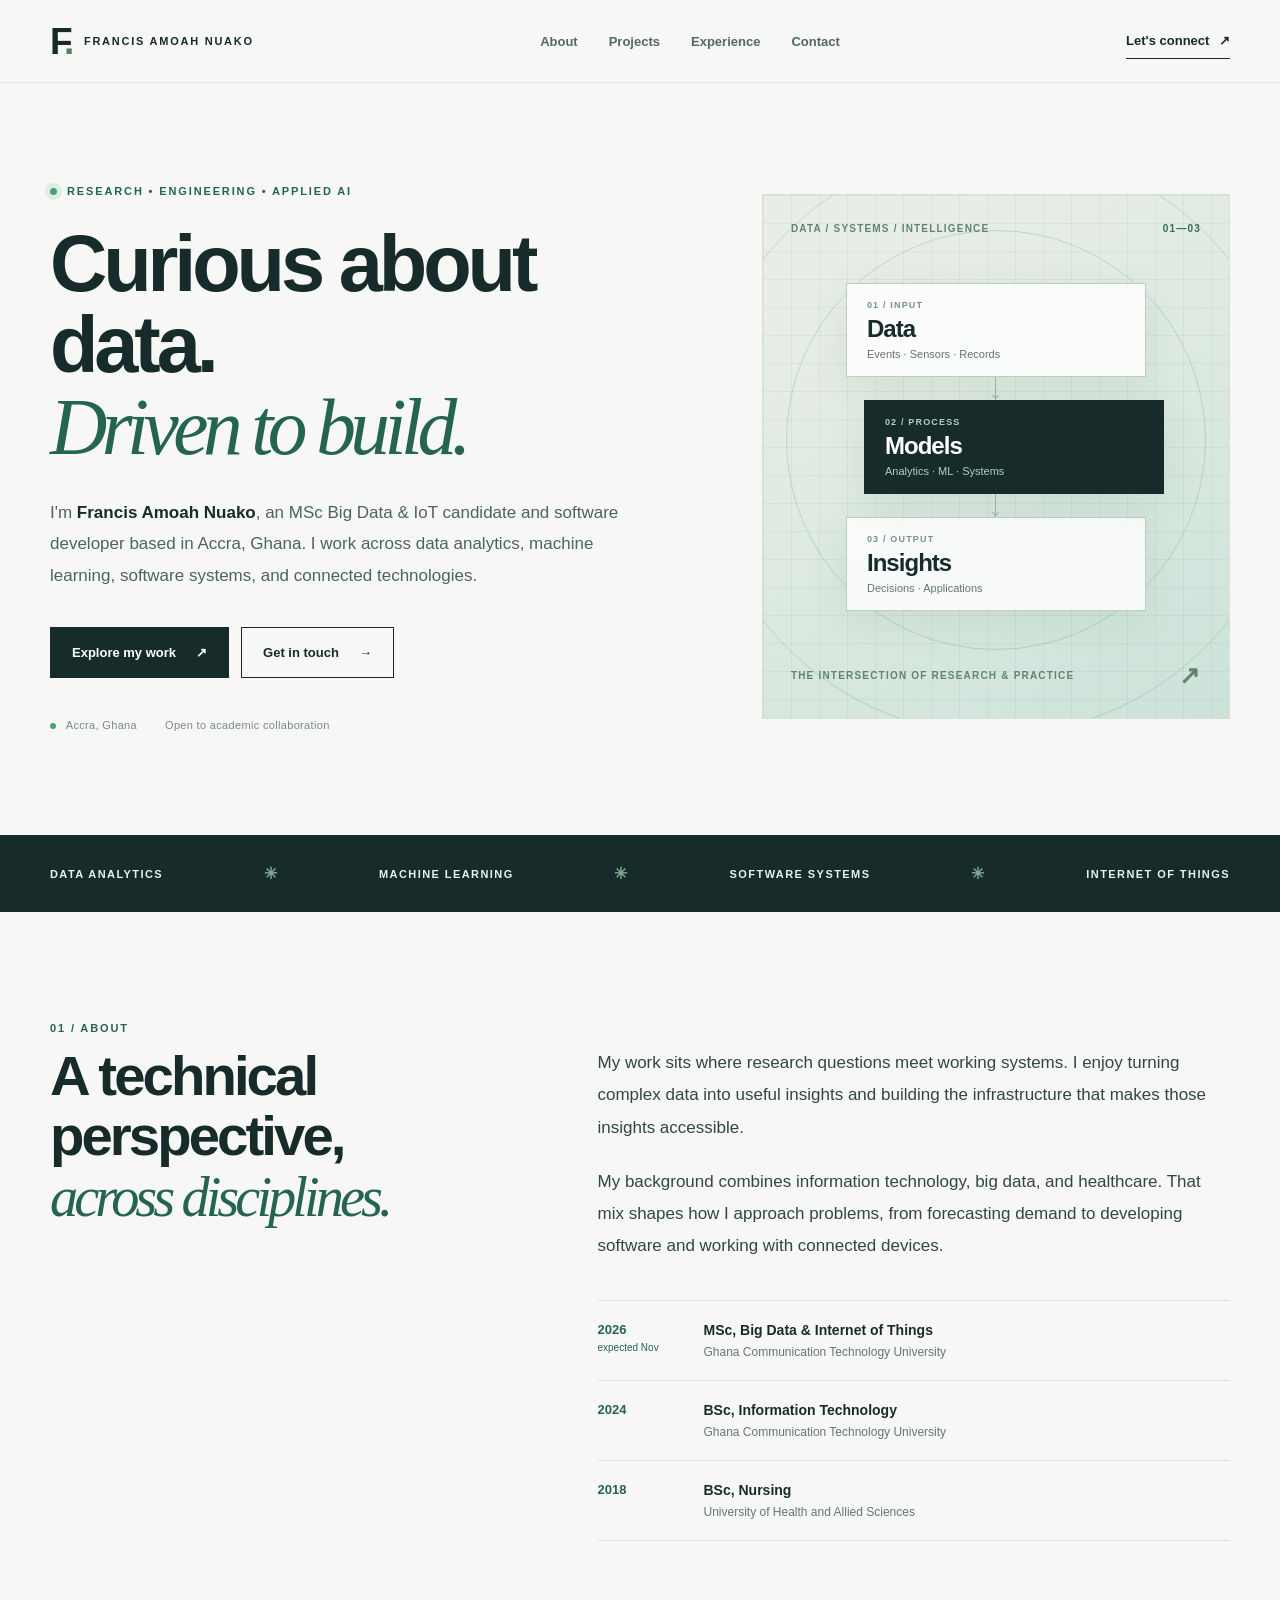
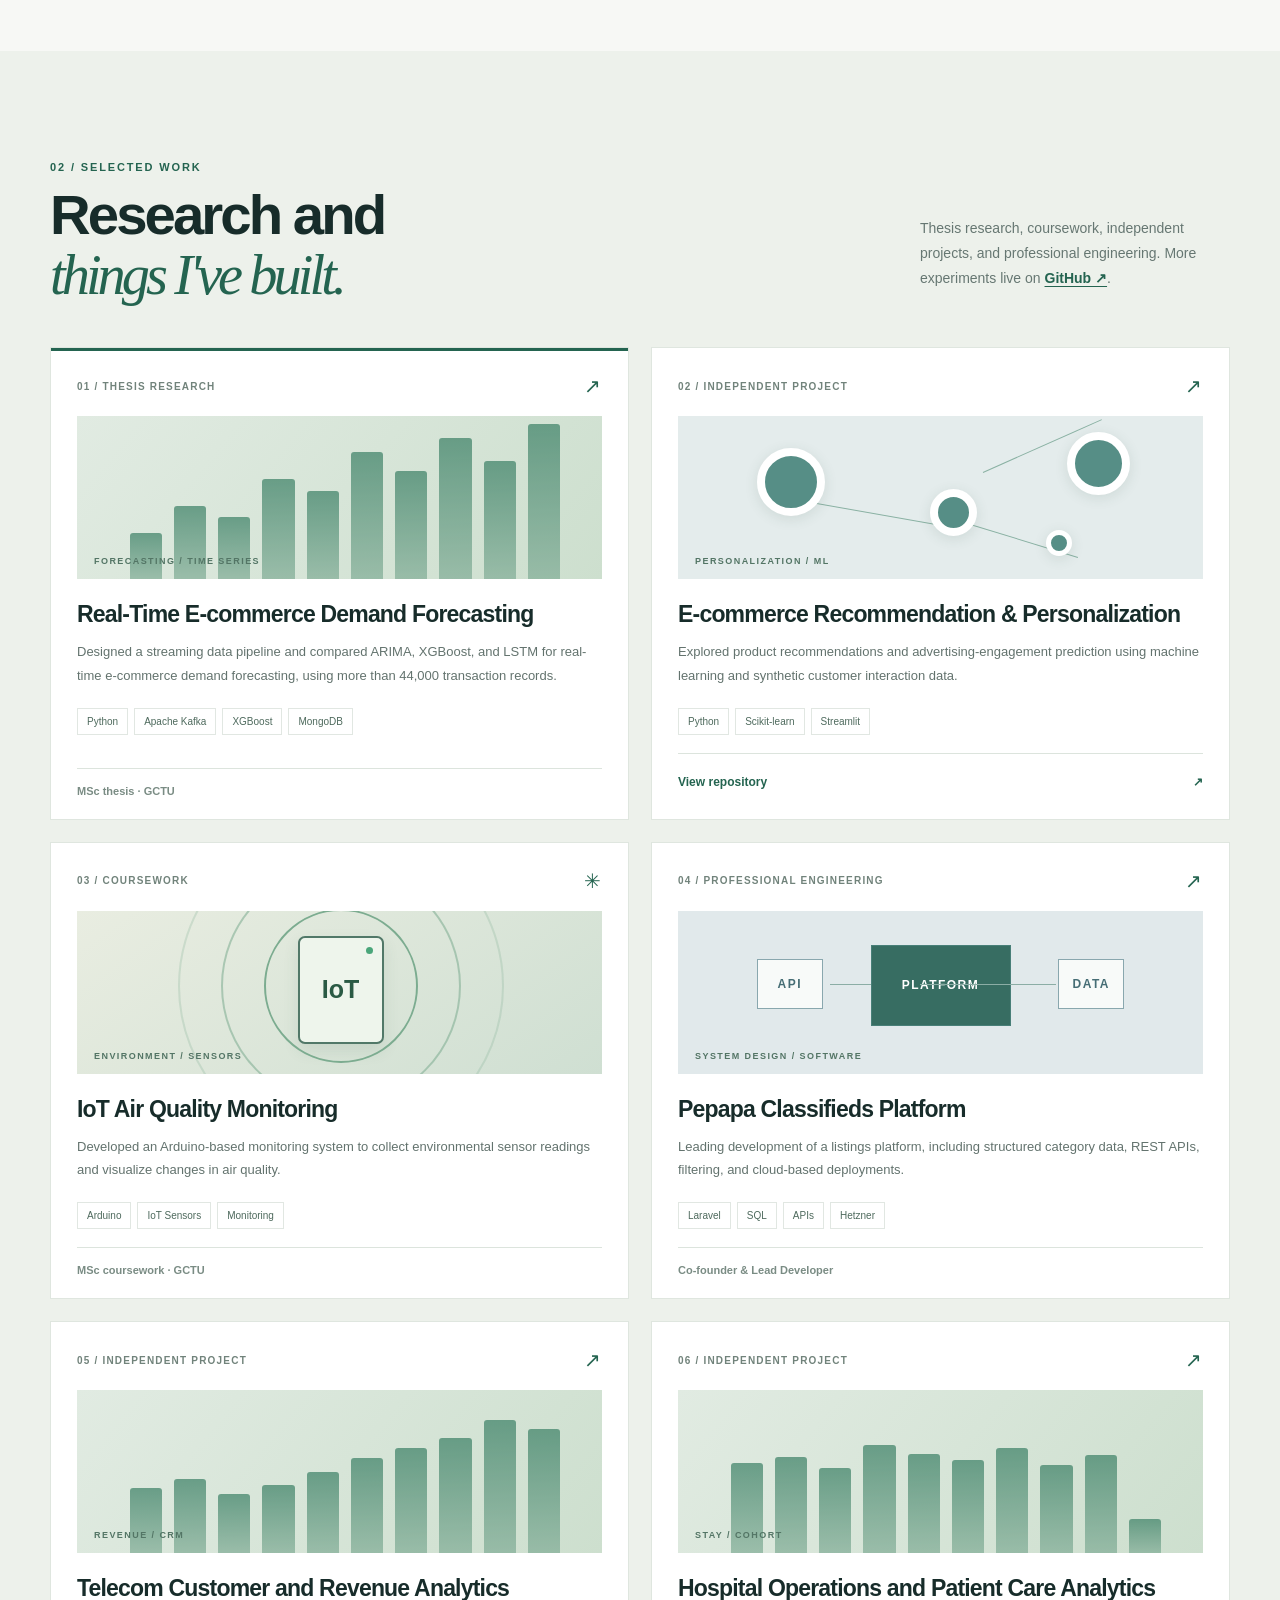
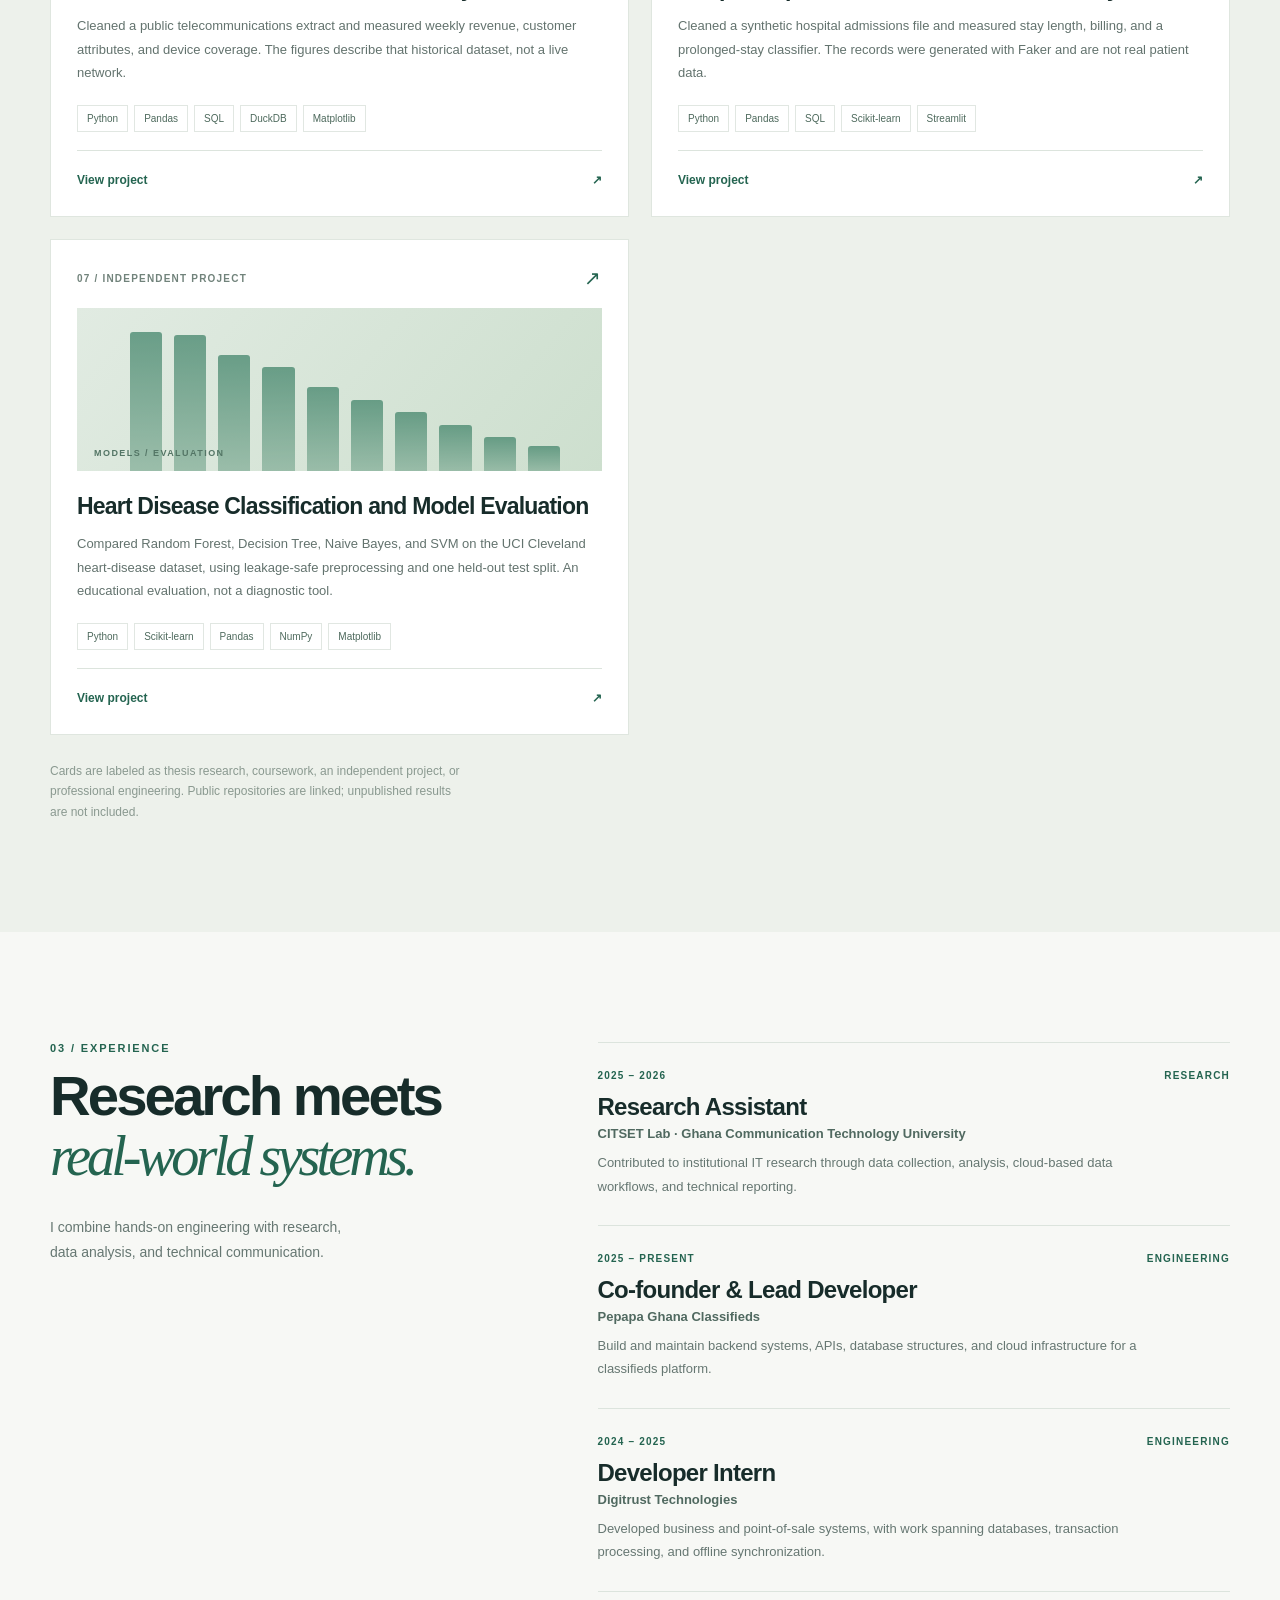
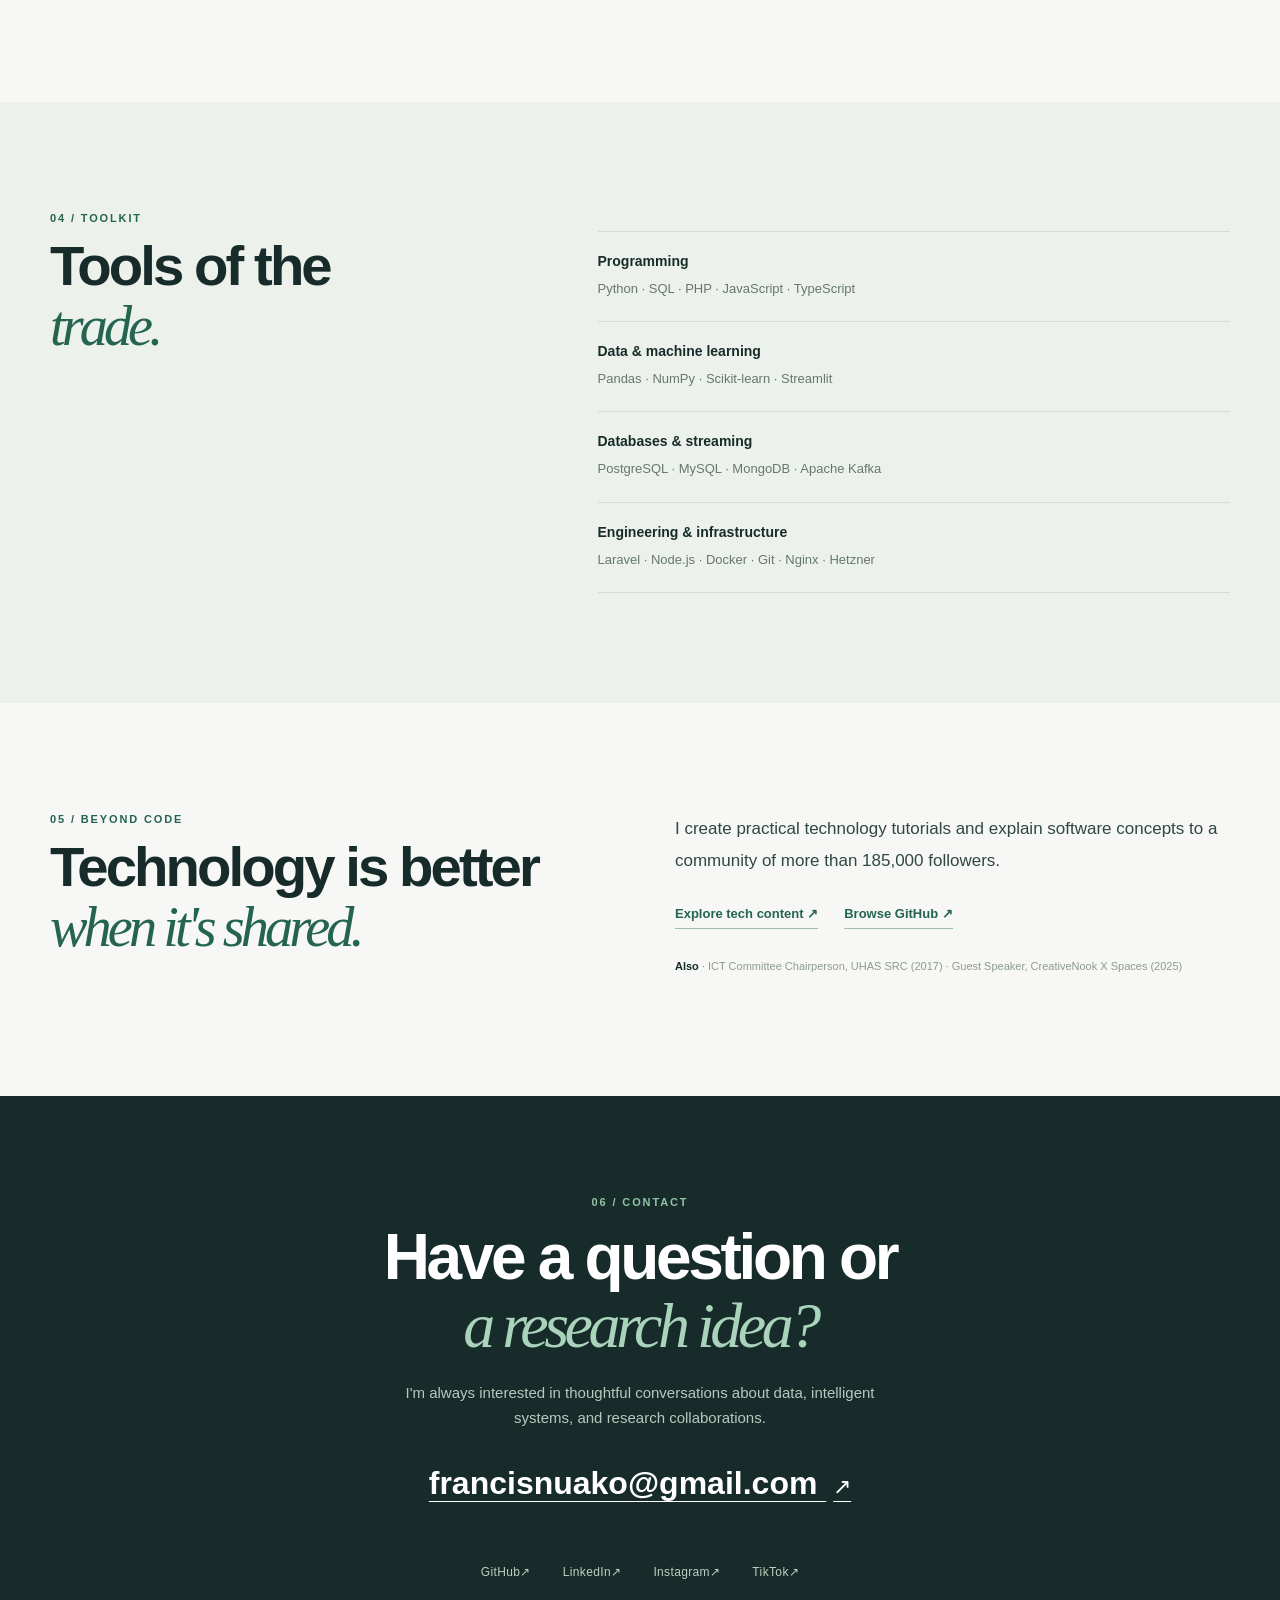
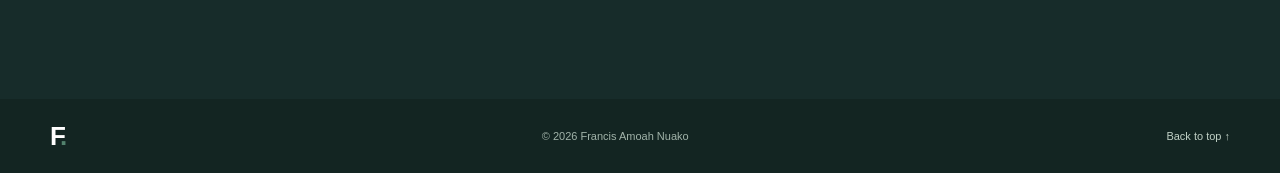
==== commit 40d4c68c: "project" ====
--- a/index.html
+++ b/index.html
@@ -175,6 +175,14 @@
             <div class="tag-list"><span>Python</span><span>Pandas</span><span>SQL</span><span>Scikit-learn</span><span>Streamlit</span></div>
             <a class="project-link" href="/projects/hospital-operations-analytics/">View project <span aria-hidden="true">↗</span></a>
           </article>
+          <article class="project-card" data-kind="independent" data-area="ai">
+            <div class="project-header"><span class="project-number">07 / Independent project</span><span class="project-symbol" aria-hidden="true">↗</span></div>
+            <div class="project-art forecast-art" aria-hidden="true"><div class="bar-chart"><i style="height:90%"></i><i style="height:88%"></i><i style="height:75%"></i><i style="height:67%"></i><i style="height:54%"></i><i style="height:46%"></i><i style="height:38%"></i><i style="height:30%"></i><i style="height:22%"></i><i style="height:16%"></i></div><span class="art-label">MODELS / EVALUATION</span></div>
+            <h3>Heart Disease Classification and Model Evaluation</h3>
+            <p>Compared Random Forest, Decision Tree, Naive Bayes, and SVM on the UCI Cleveland heart-disease dataset, using leakage-safe preprocessing and one held-out test split. An educational evaluation, not a diagnostic tool.</p>
+            <div class="tag-list"><span>Python</span><span>Scikit-learn</span><span>Pandas</span><span>NumPy</span><span>Matplotlib</span></div>
+            <a class="project-link" href="/projects/heart-disease-classification/">View project <span aria-hidden="true">↗</span></a>
+          </article>
         </div>
         <p class="work-note">Cards are labeled as thesis research, coursework, an independent project, or professional engineering. Public repositories are linked; unpublished results are not included.</p>
       </div>
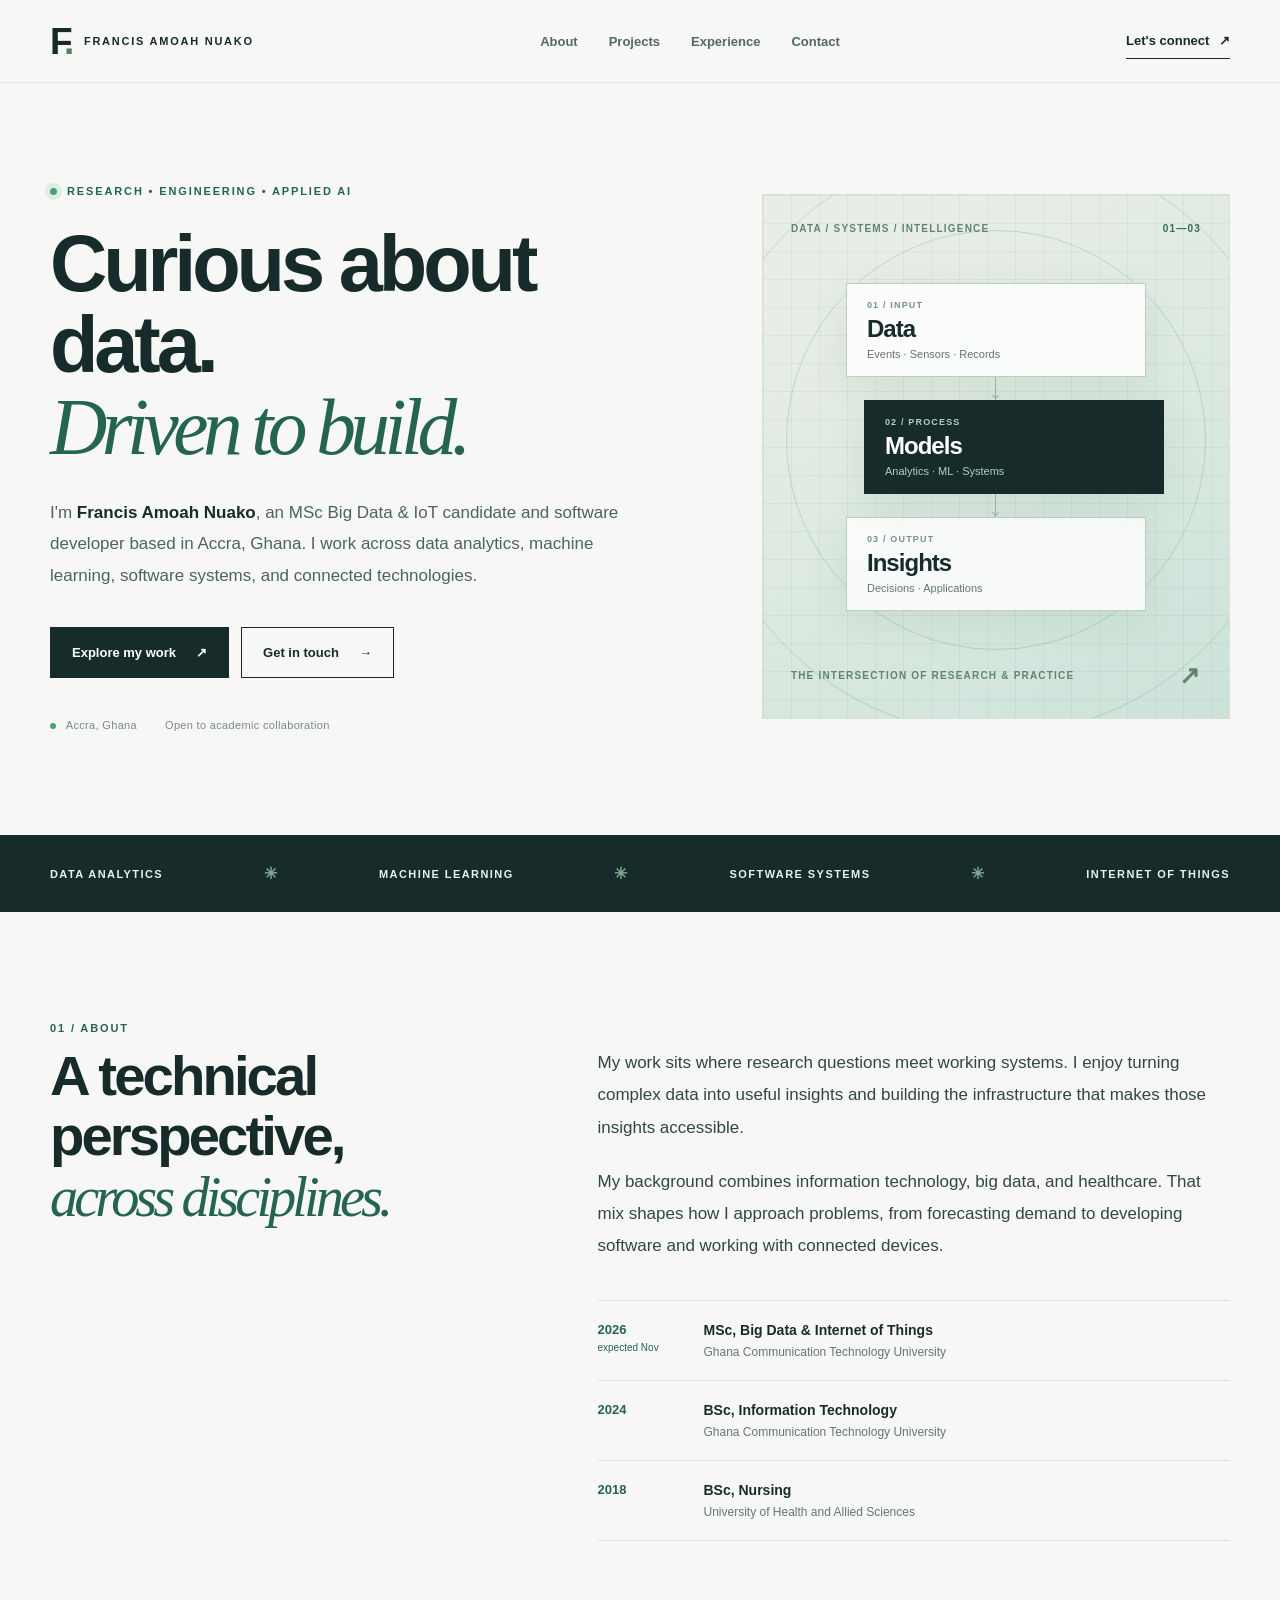
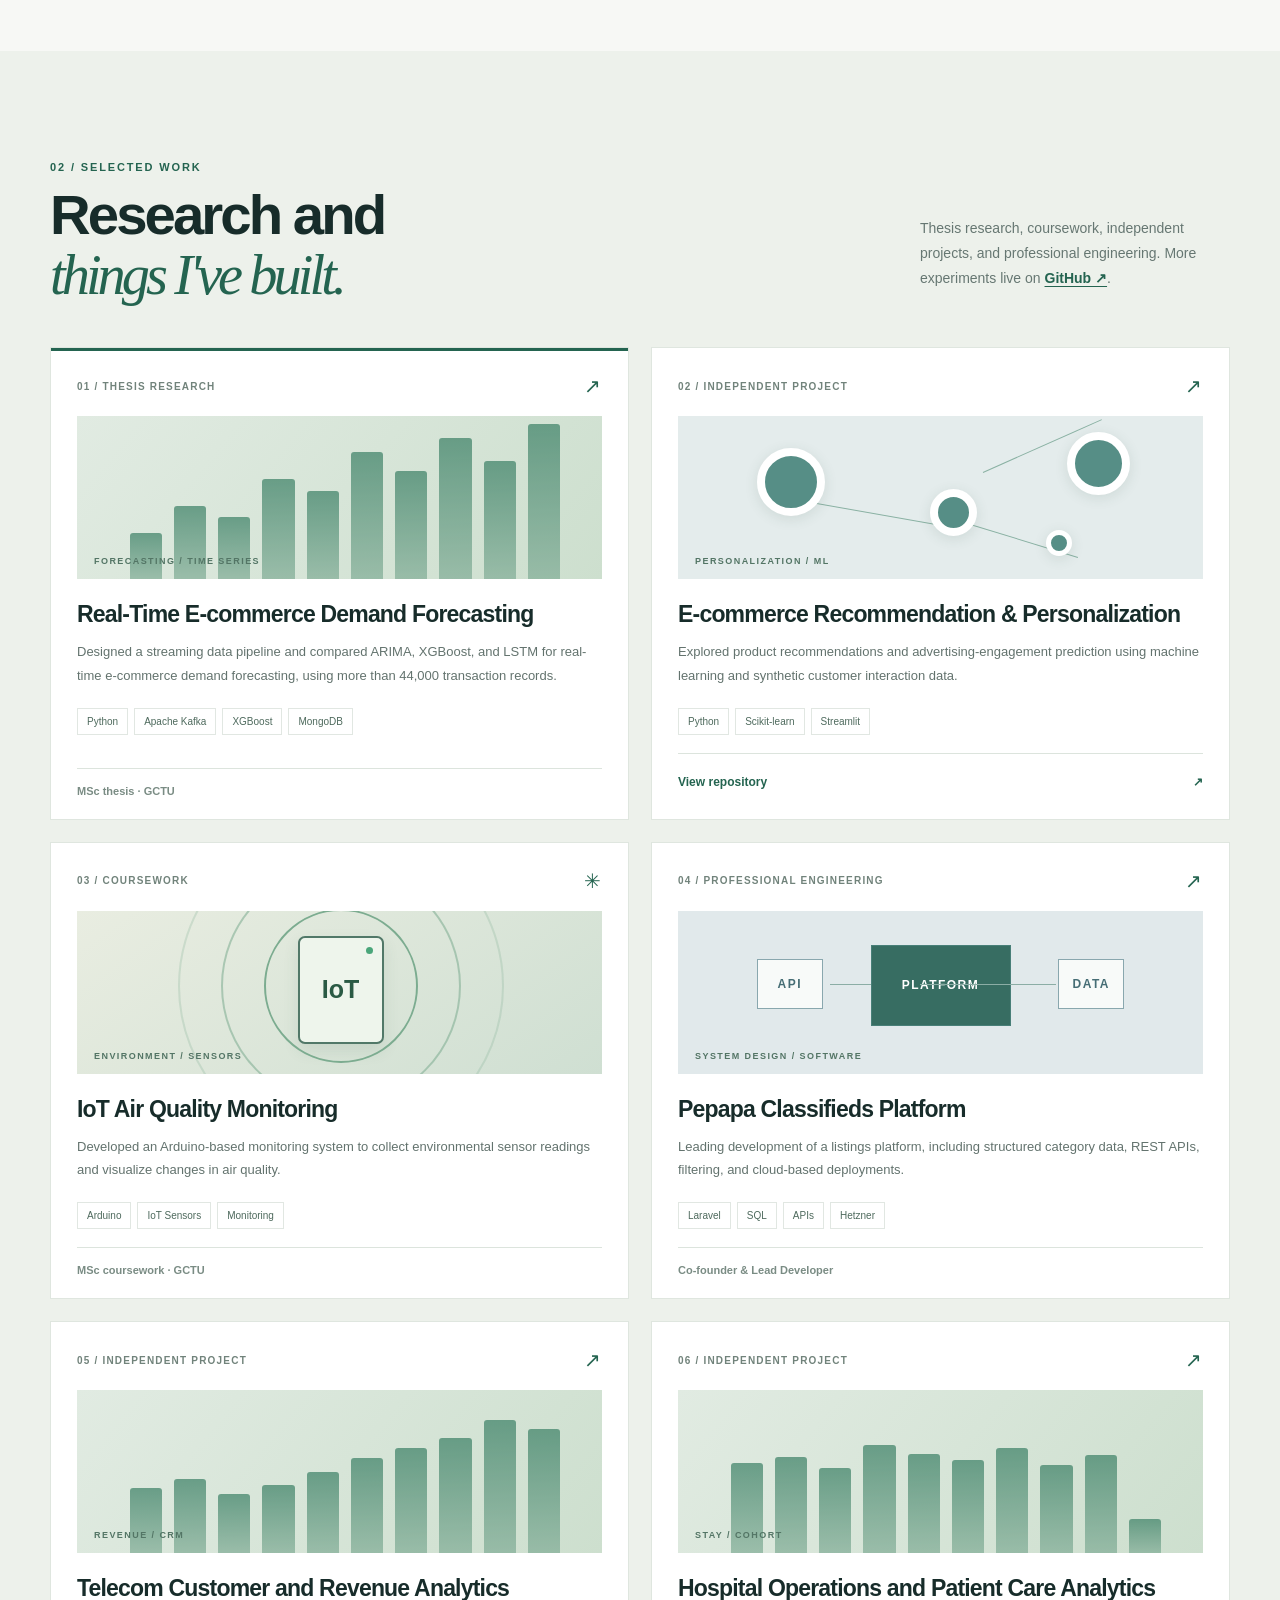
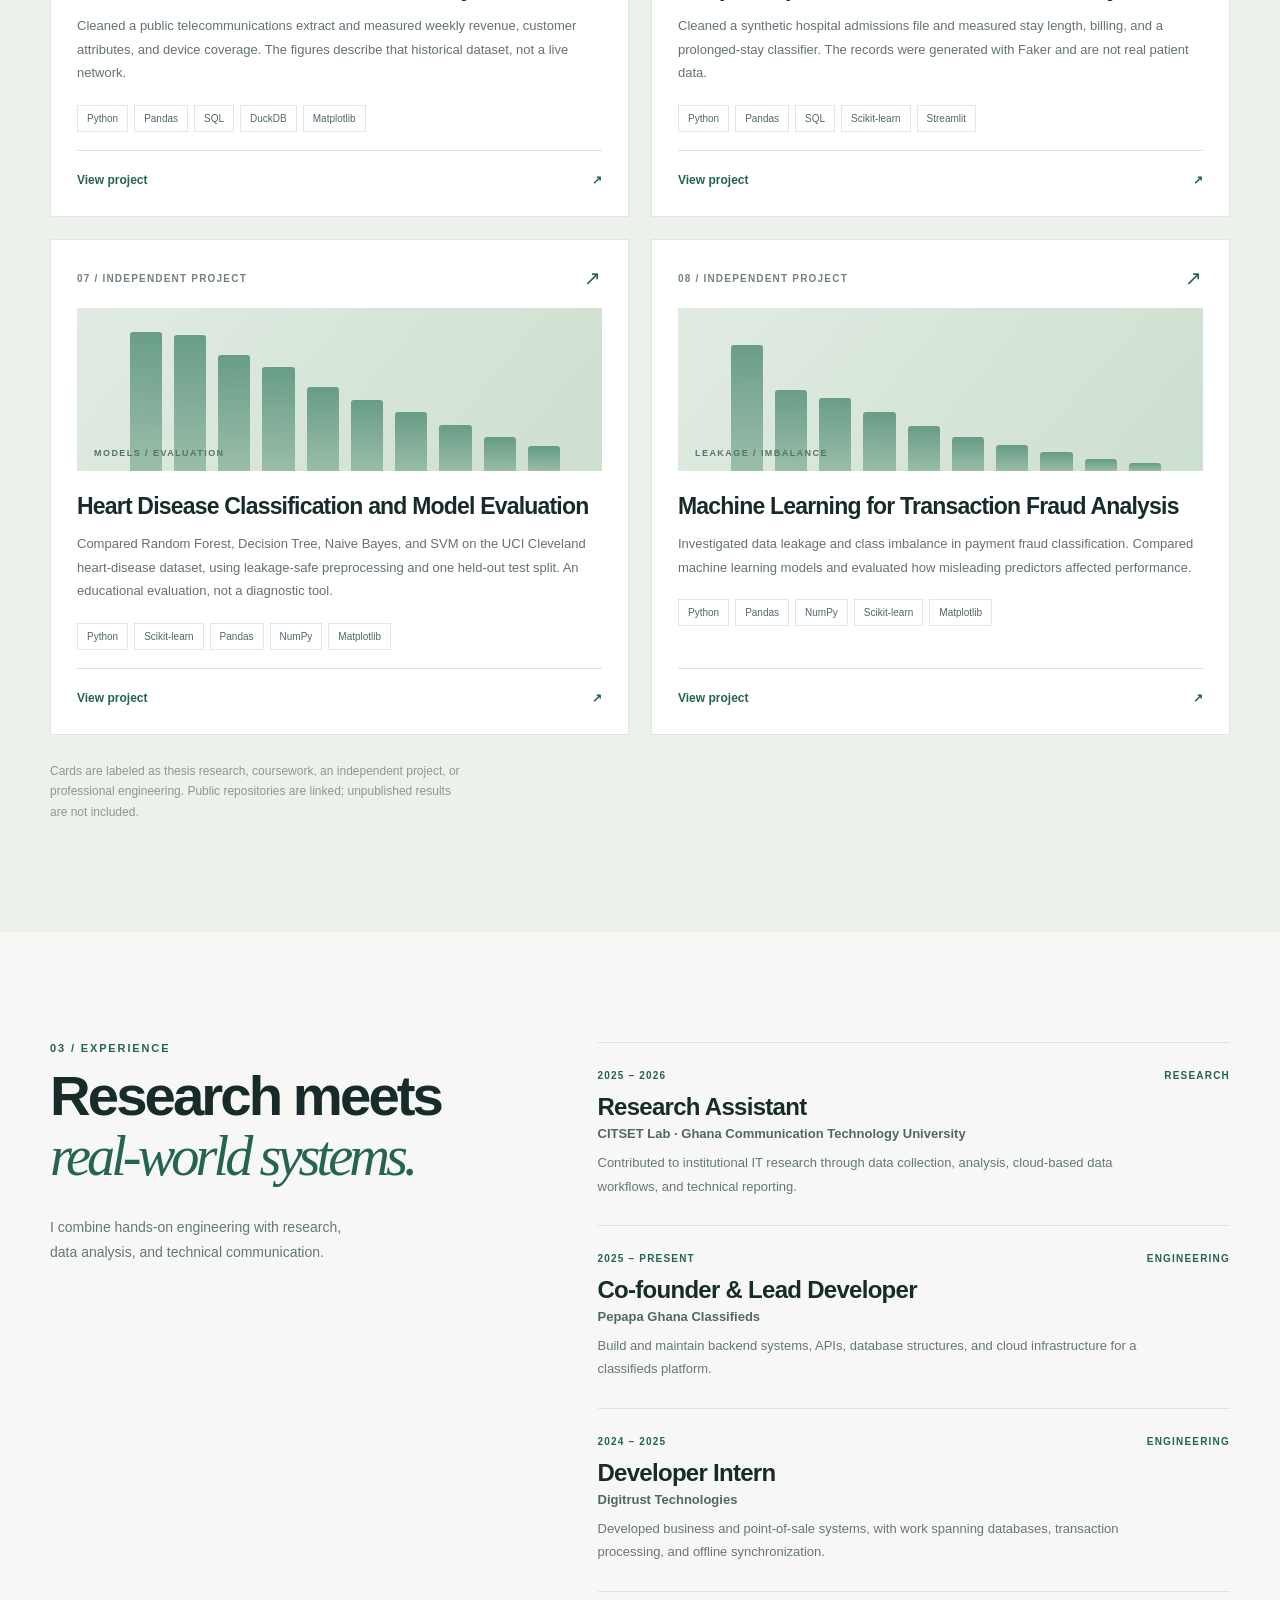
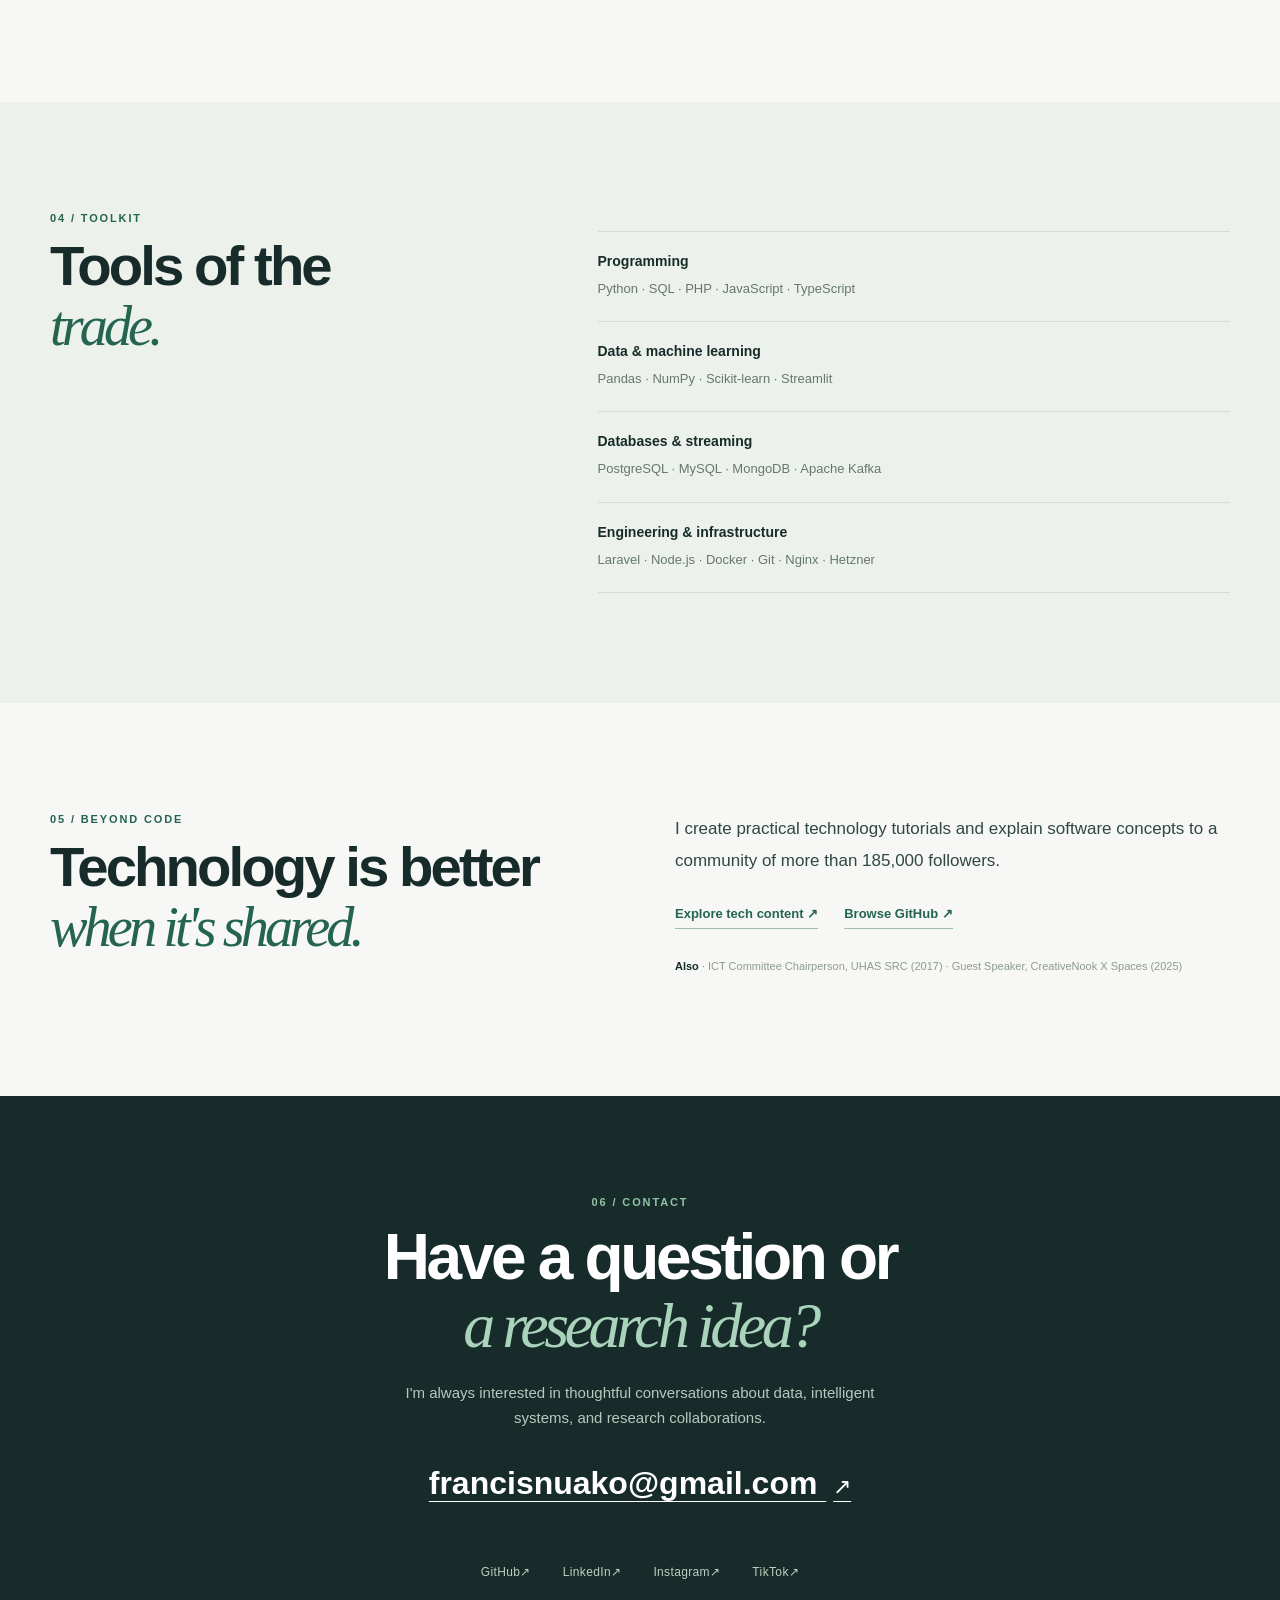
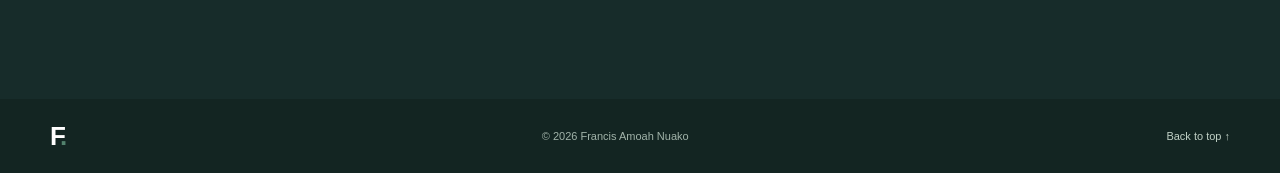
==== commit 4aeb86be: "fraud analysis project" ====
--- a/index.html
+++ b/index.html
@@ -183,6 +183,14 @@
             <div class="tag-list"><span>Python</span><span>Scikit-learn</span><span>Pandas</span><span>NumPy</span><span>Matplotlib</span></div>
             <a class="project-link" href="/projects/heart-disease-classification/">View project <span aria-hidden="true">↗</span></a>
           </article>
+          <article class="project-card" data-kind="independent" data-area="data-science">
+            <div class="project-header"><span class="project-number">08 / Independent project</span><span class="project-symbol" aria-hidden="true">↗</span></div>
+            <div class="project-art forecast-art" aria-hidden="true"><div class="bar-chart"><i style="height:81%"></i><i style="height:52%"></i><i style="height:47%"></i><i style="height:38%"></i><i style="height:29%"></i><i style="height:22%"></i><i style="height:17%"></i><i style="height:12%"></i><i style="height:8%"></i><i style="height:5%"></i></div><span class="art-label">LEAKAGE / IMBALANCE</span></div>
+            <h3>Machine Learning for Transaction Fraud Analysis</h3>
+            <p>Investigated data leakage and class imbalance in payment fraud classification. Compared machine learning models and evaluated how misleading predictors affected performance.</p>
+            <div class="tag-list"><span>Python</span><span>Pandas</span><span>NumPy</span><span>Scikit-learn</span><span>Matplotlib</span></div>
+            <a class="project-link" href="/projects/transaction-fraud-analysis/">View project <span aria-hidden="true">↗</span></a>
+          </article>
         </div>
         <p class="work-note">Cards are labeled as thesis research, coursework, an independent project, or professional engineering. Public repositories are linked; unpublished results are not included.</p>
       </div>
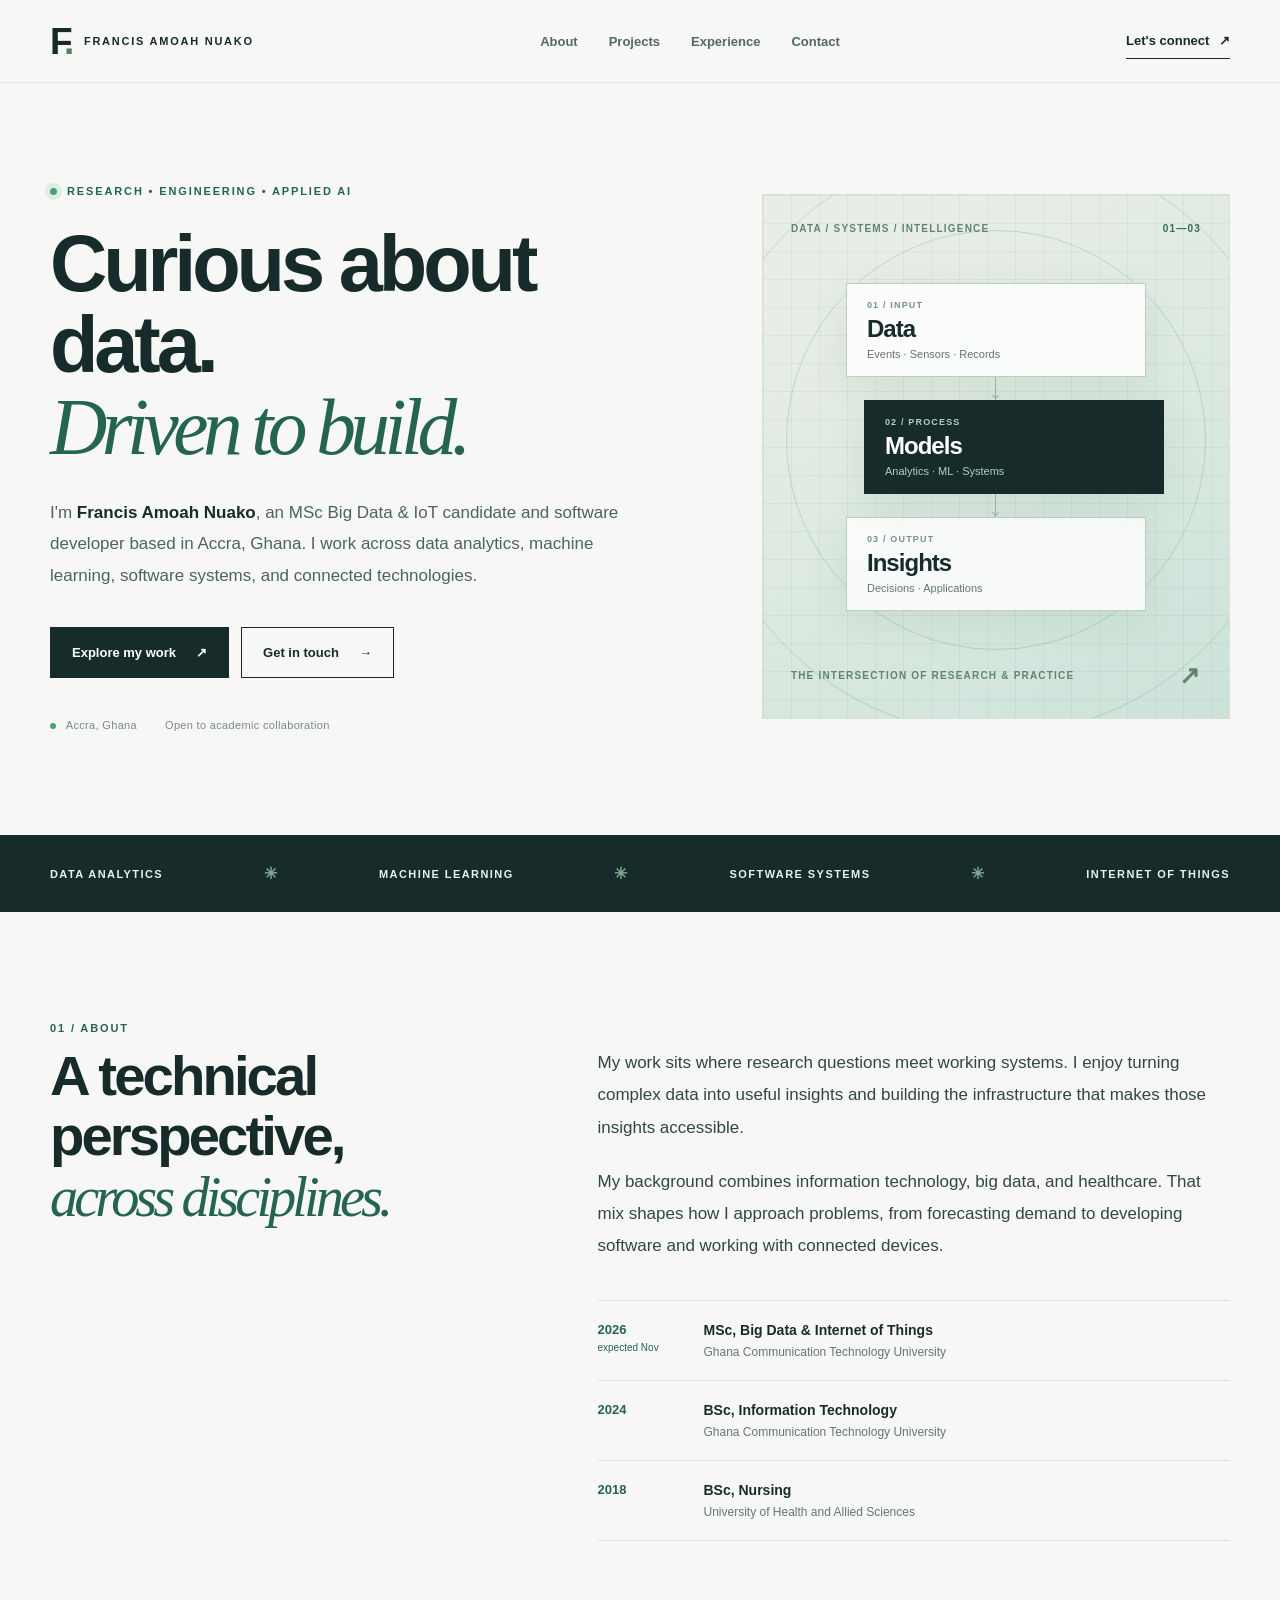
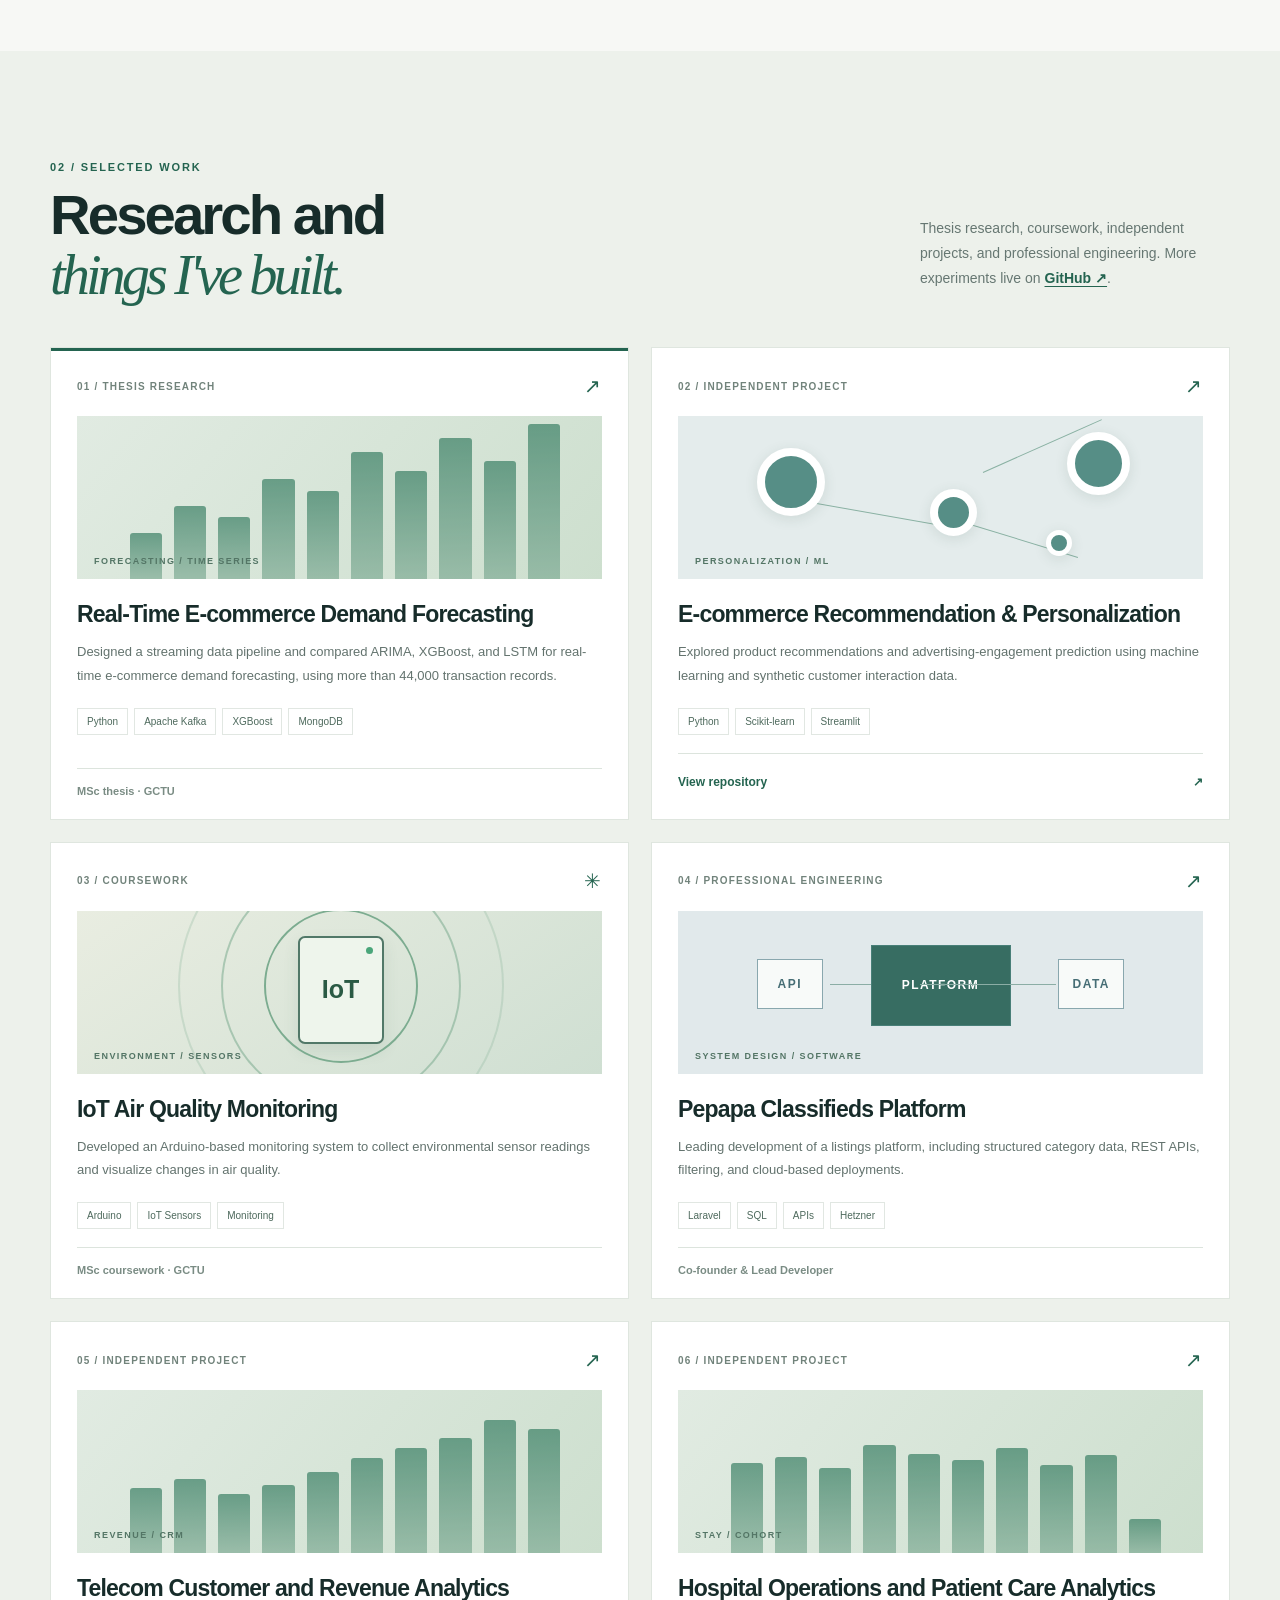
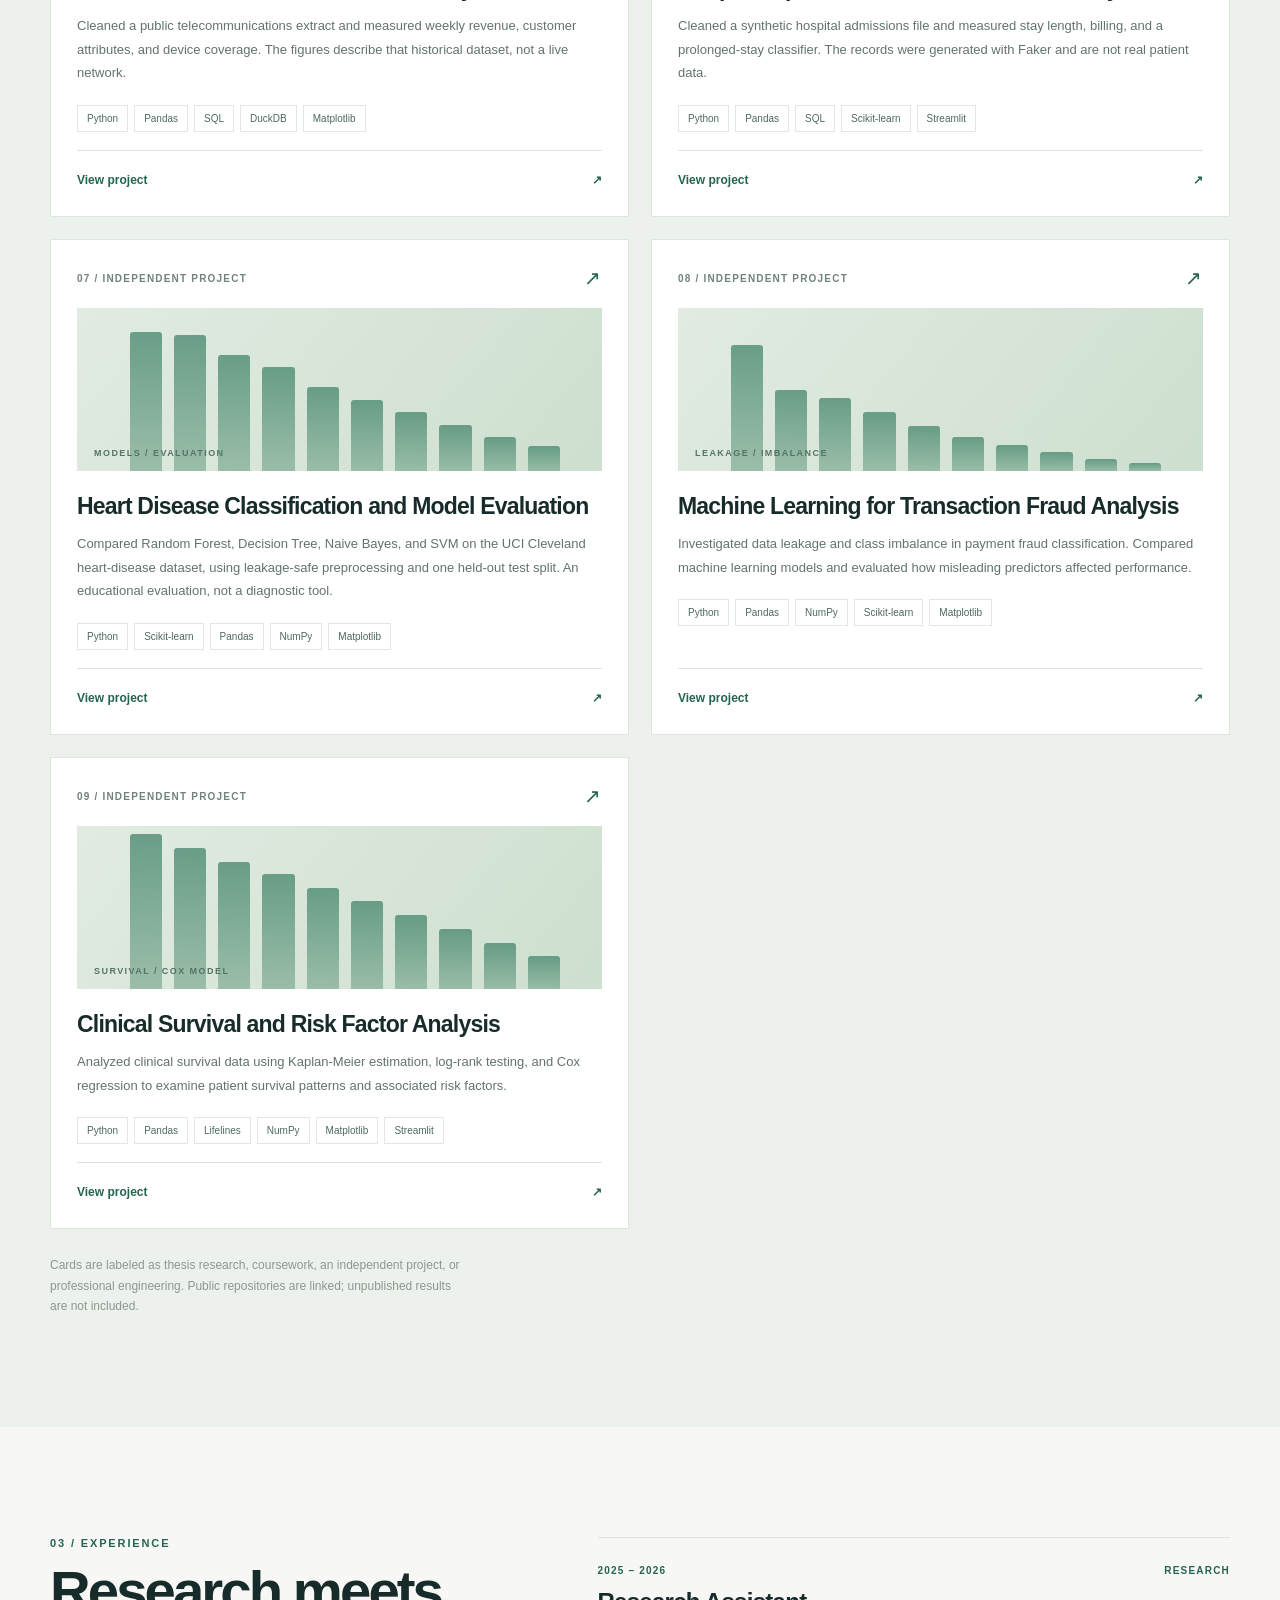
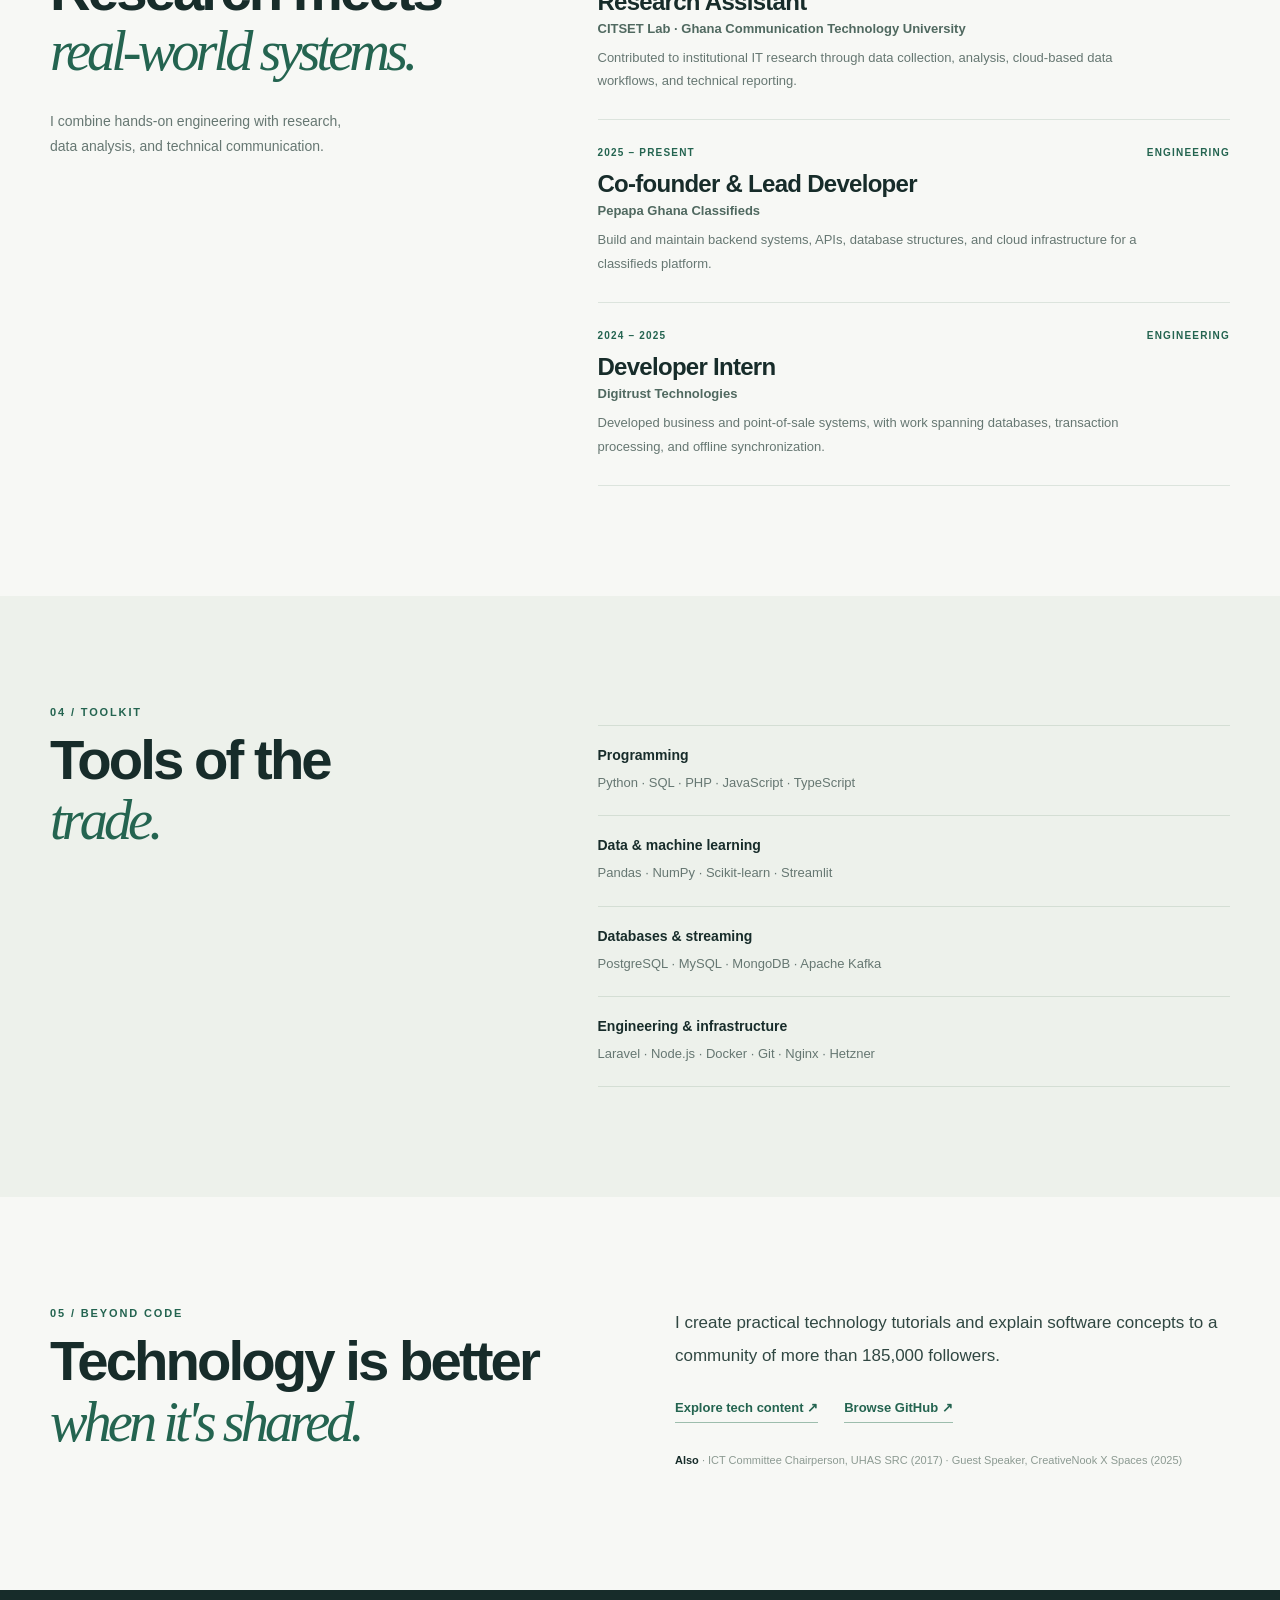
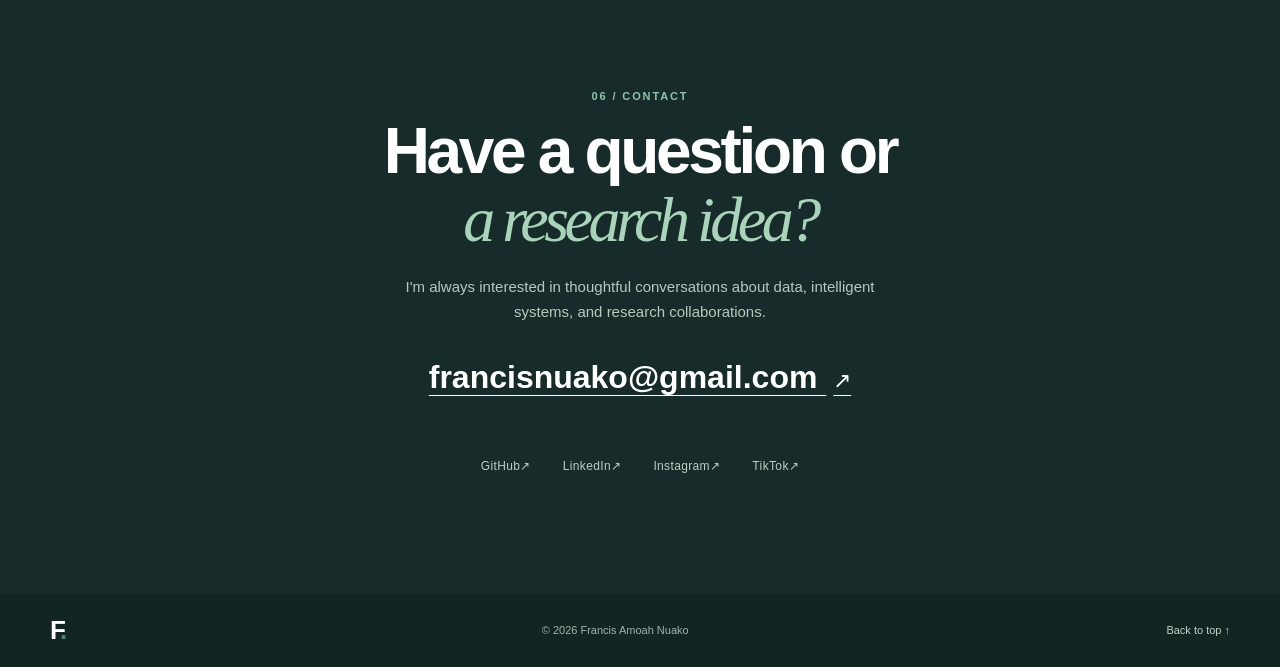
==== commit 87342e78: "updates projects" ====
--- a/index.html
+++ b/index.html
@@ -191,6 +191,14 @@
             <div class="tag-list"><span>Python</span><span>Pandas</span><span>NumPy</span><span>Scikit-learn</span><span>Matplotlib</span></div>
             <a class="project-link" href="/projects/transaction-fraud-analysis/">View project <span aria-hidden="true">↗</span></a>
           </article>
+          <article class="project-card" data-kind="independent" data-area="biomedical-informatics">
+            <div class="project-header"><span class="project-number">09 / Independent project</span><span class="project-symbol" aria-hidden="true">↗</span></div>
+            <div class="project-art forecast-art" aria-hidden="true"><div class="bar-chart"><i style="height:100%"></i><i style="height:91%"></i><i style="height:82%"></i><i style="height:74%"></i><i style="height:65%"></i><i style="height:57%"></i><i style="height:48%"></i><i style="height:39%"></i><i style="height:30%"></i><i style="height:21%"></i></div><span class="art-label">SURVIVAL / COX MODEL</span></div>
+            <h3>Clinical Survival and Risk Factor Analysis</h3>
+            <p>Analyzed clinical survival data using Kaplan-Meier estimation, log-rank testing, and Cox regression to examine patient survival patterns and associated risk factors.</p>
+            <div class="tag-list"><span>Python</span><span>Pandas</span><span>Lifelines</span><span>NumPy</span><span>Matplotlib</span><span>Streamlit</span></div>
+            <a class="project-link" href="/projects/clinical-survival-analysis/">View project <span aria-hidden="true">↗</span></a>
+          </article>
         </div>
         <p class="work-note">Cards are labeled as thesis research, coursework, an independent project, or professional engineering. Public repositories are linked; unpublished results are not included.</p>
       </div>
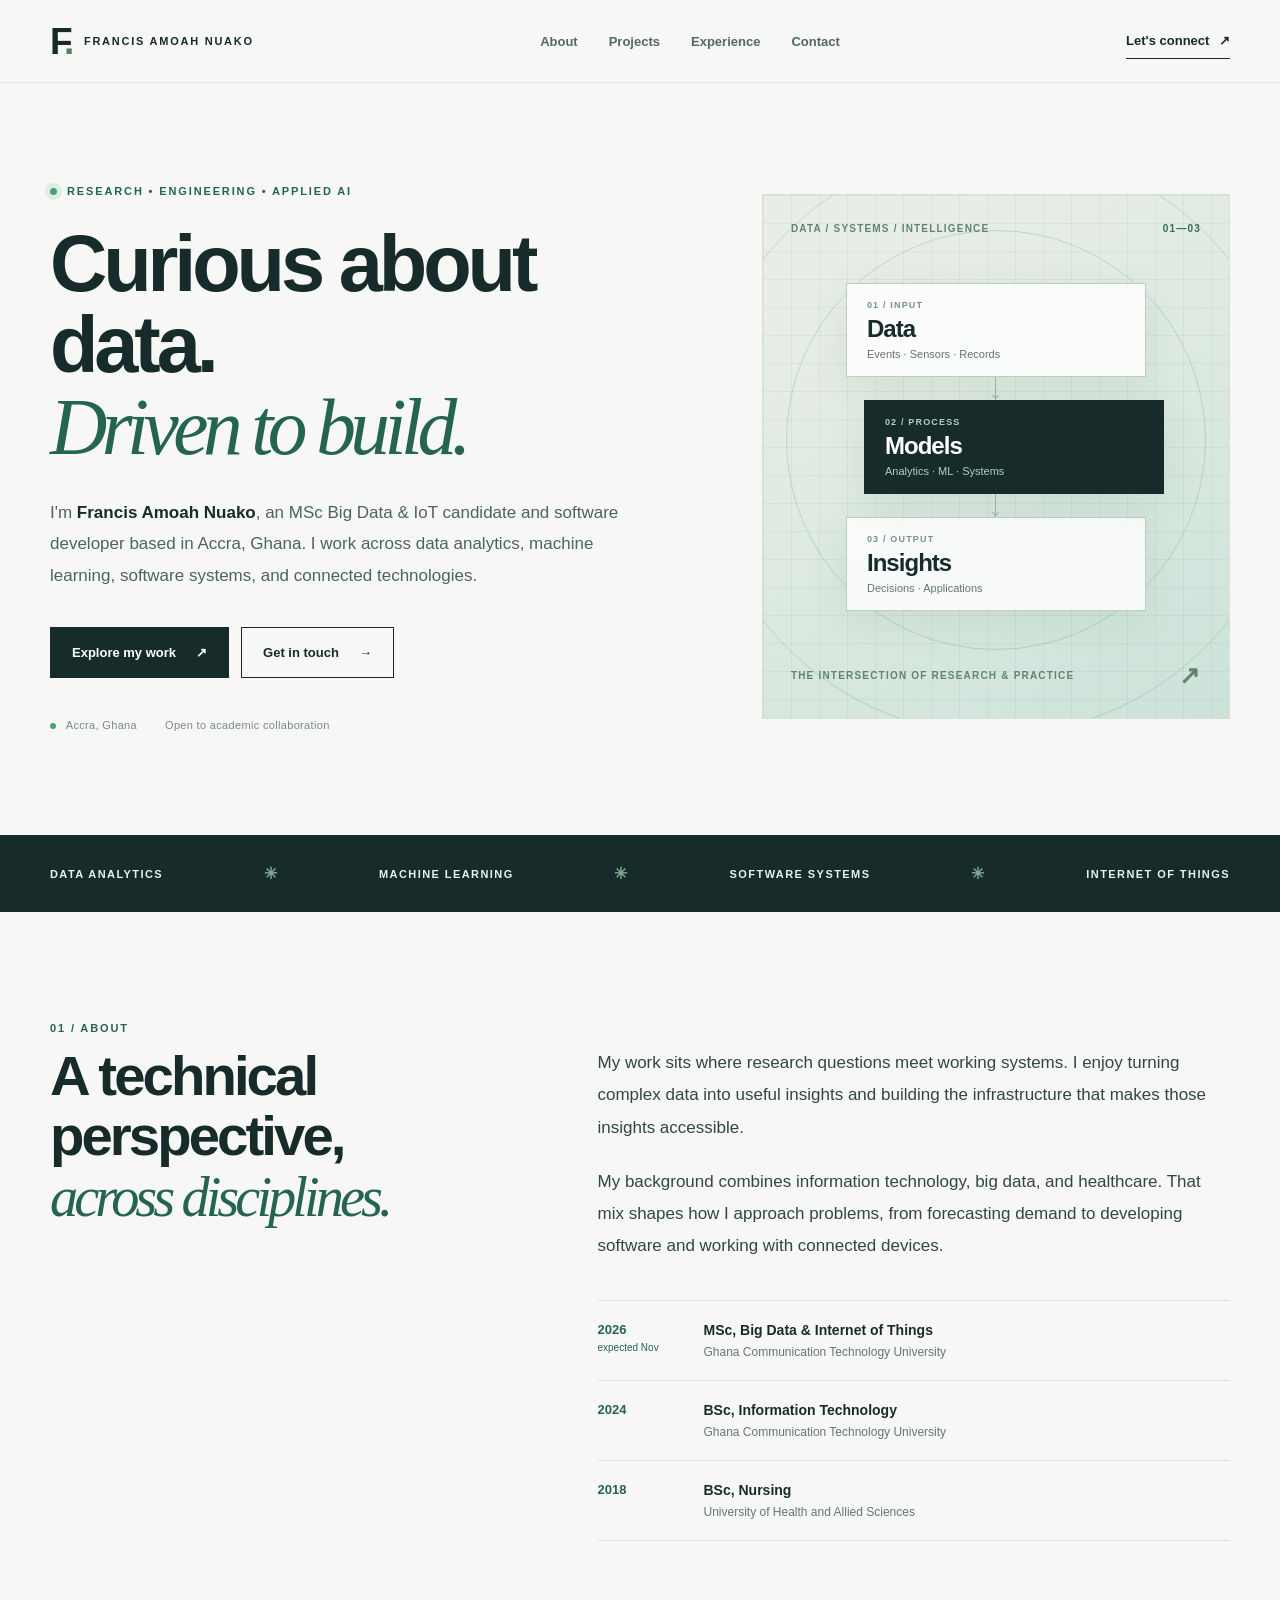
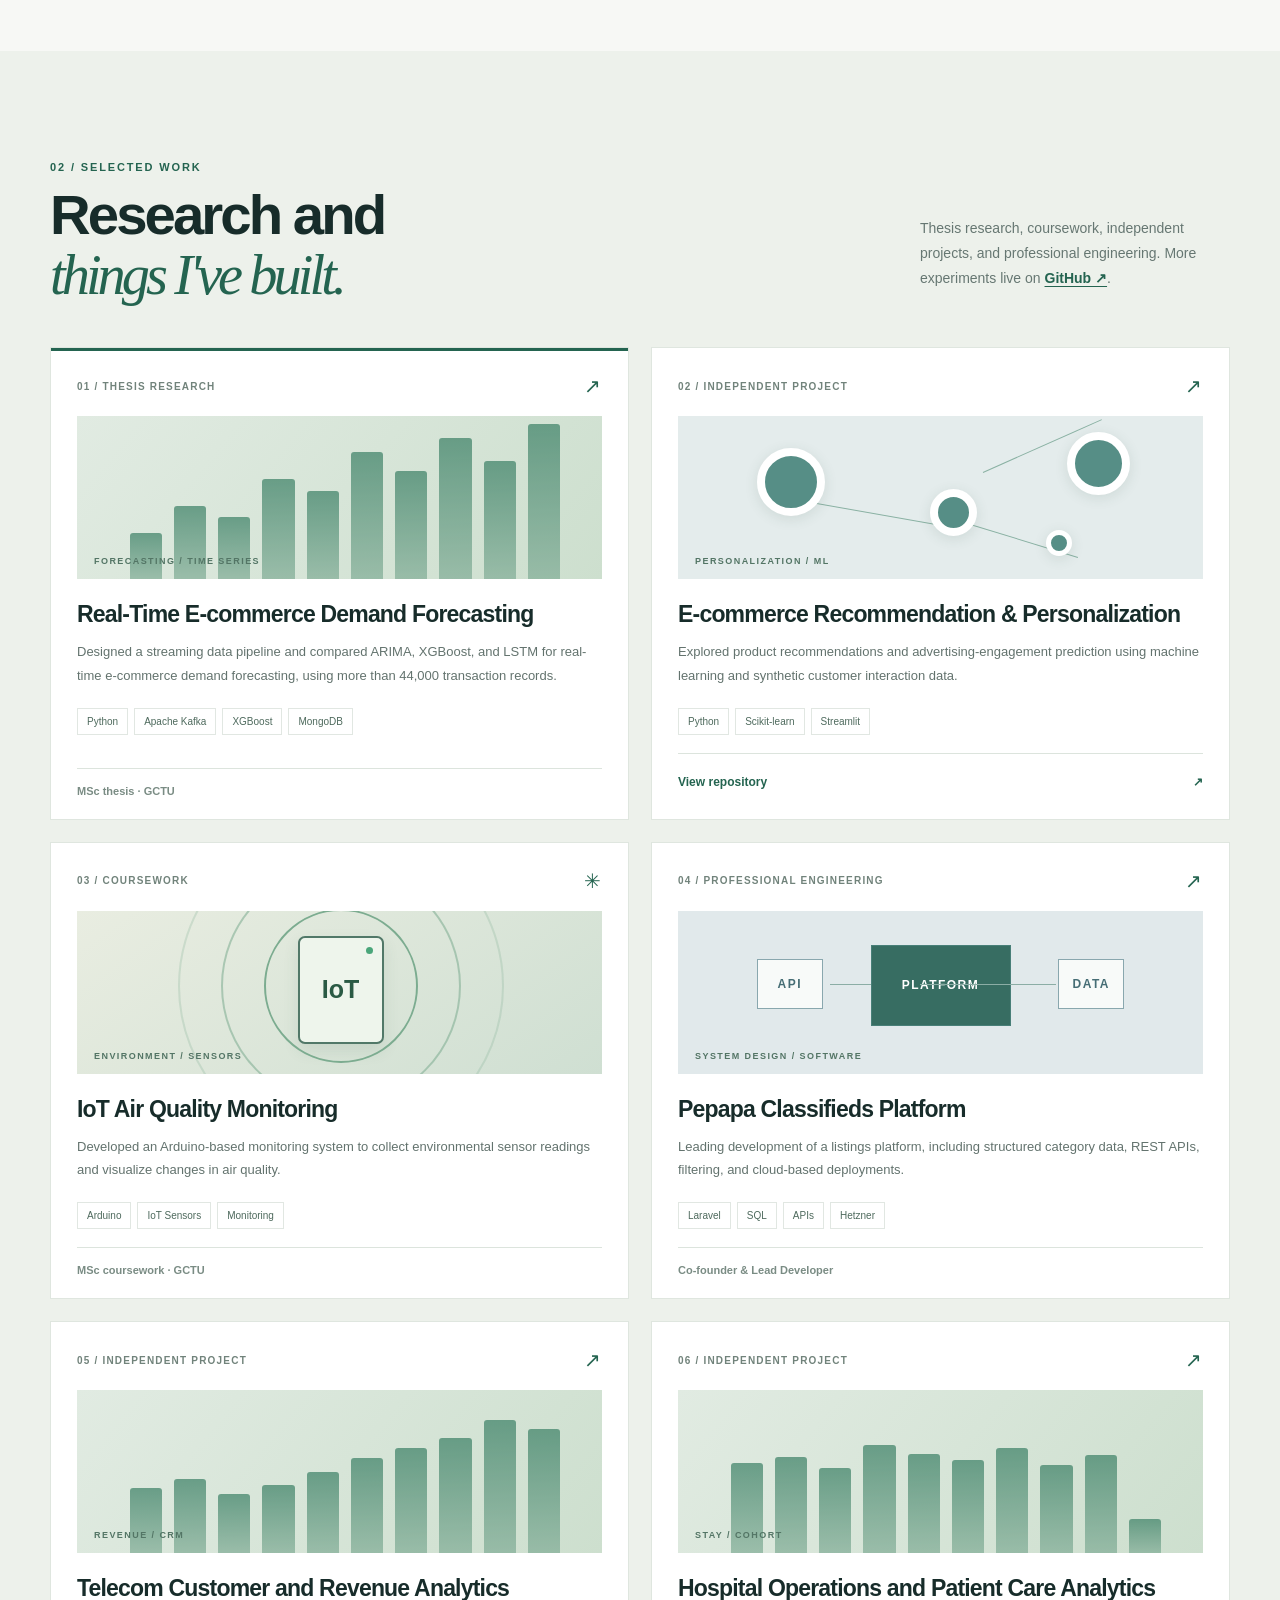
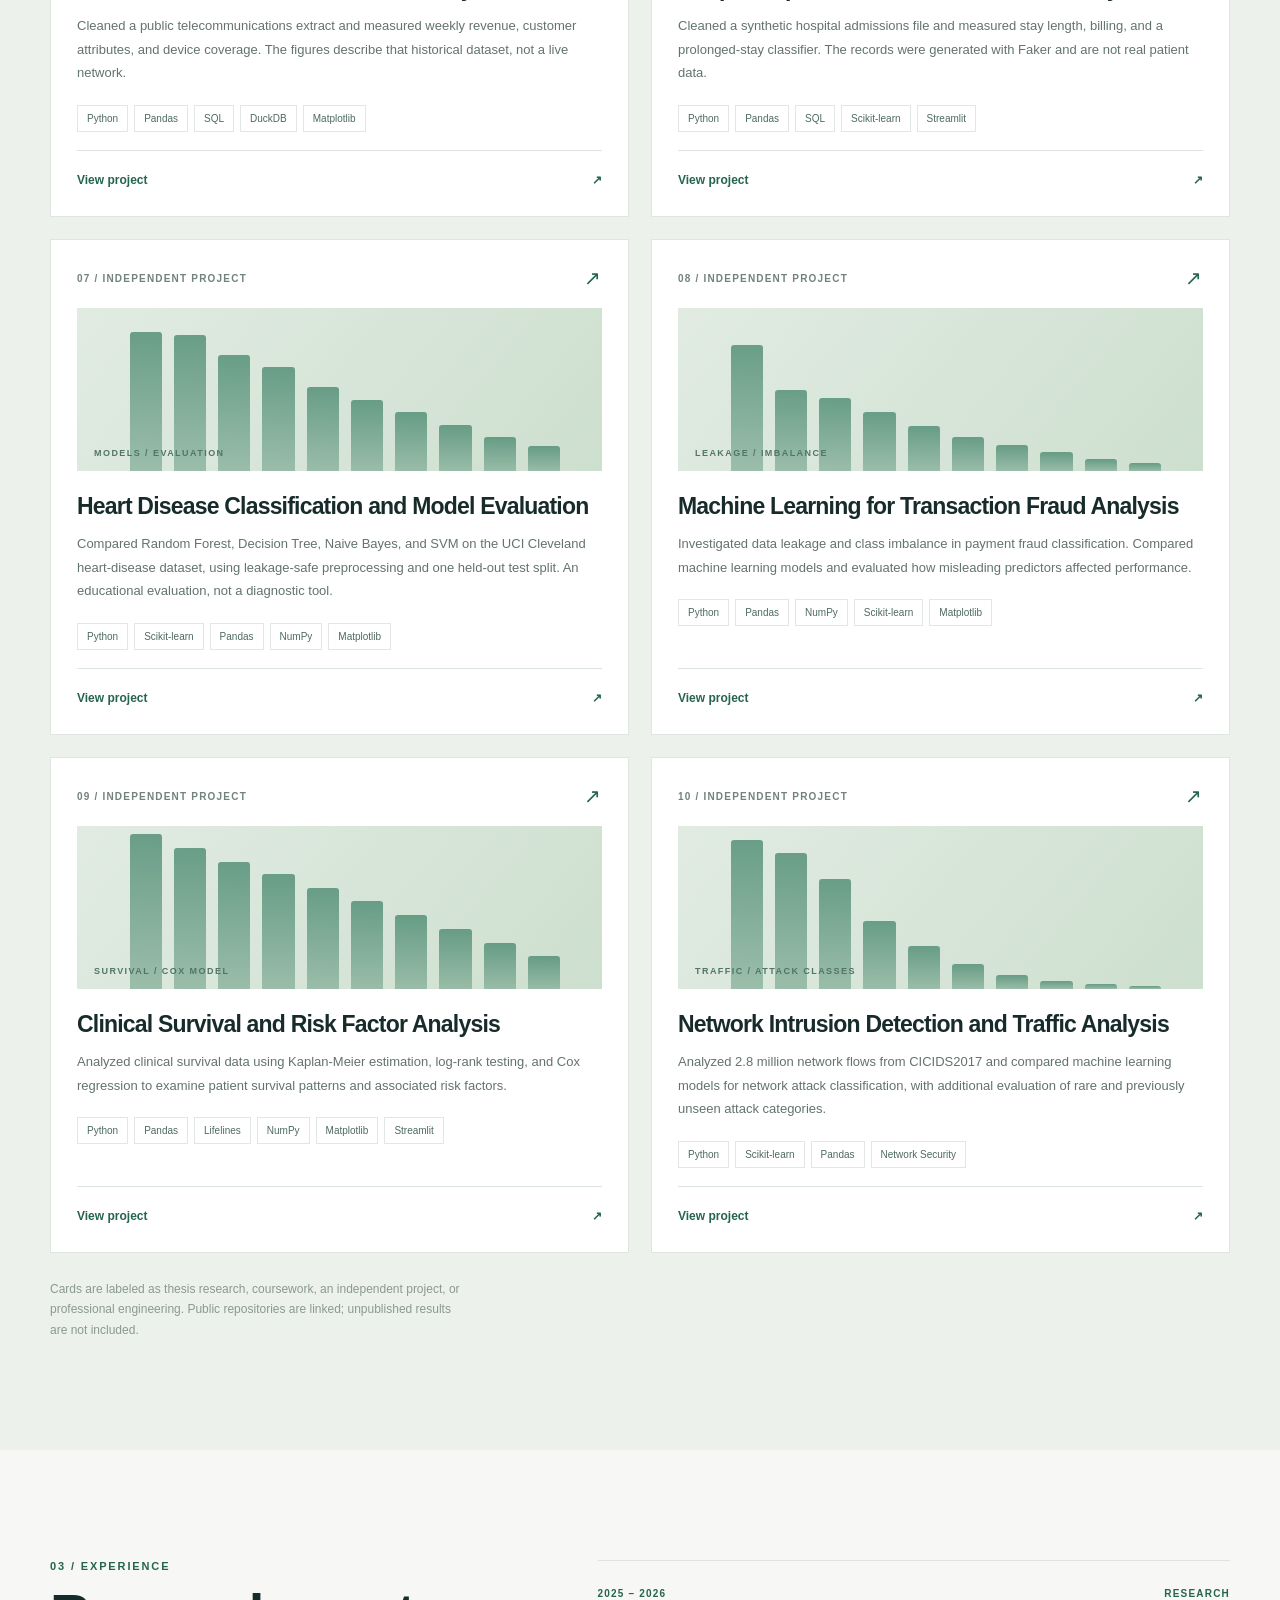
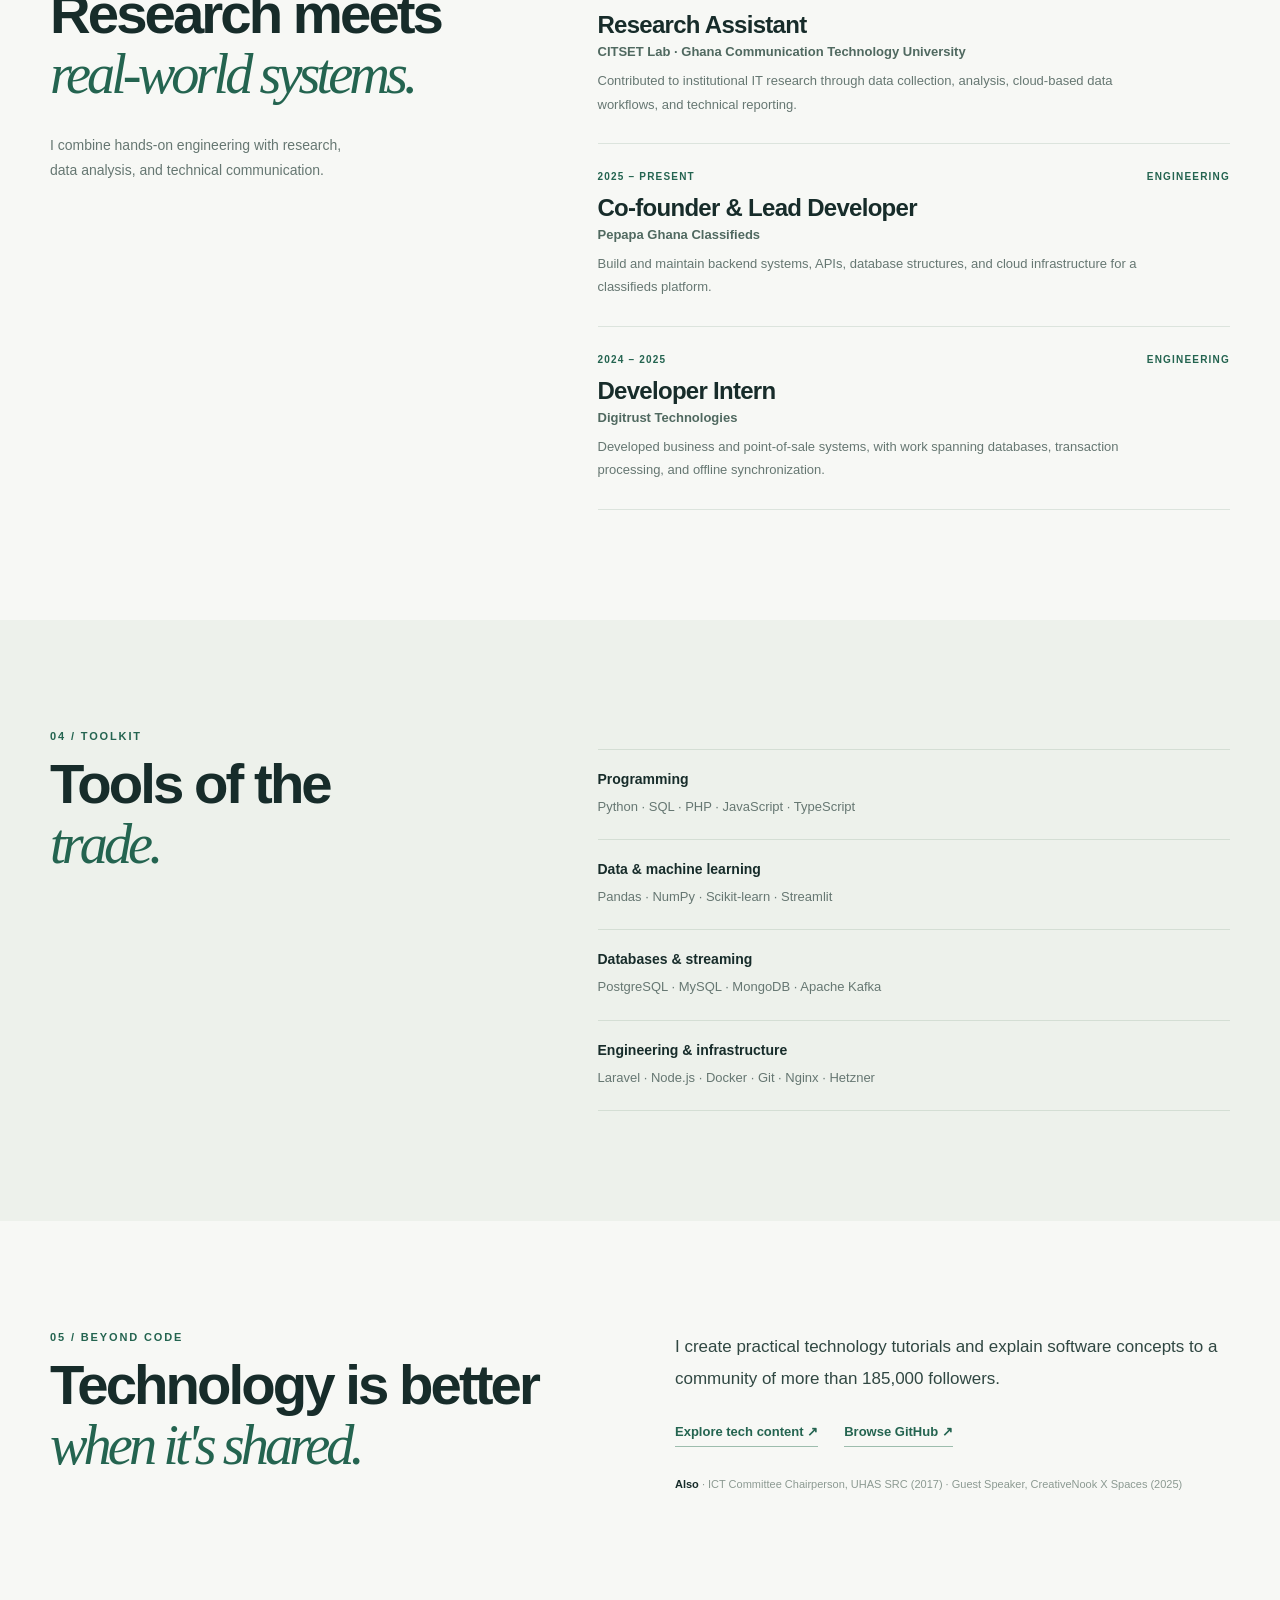
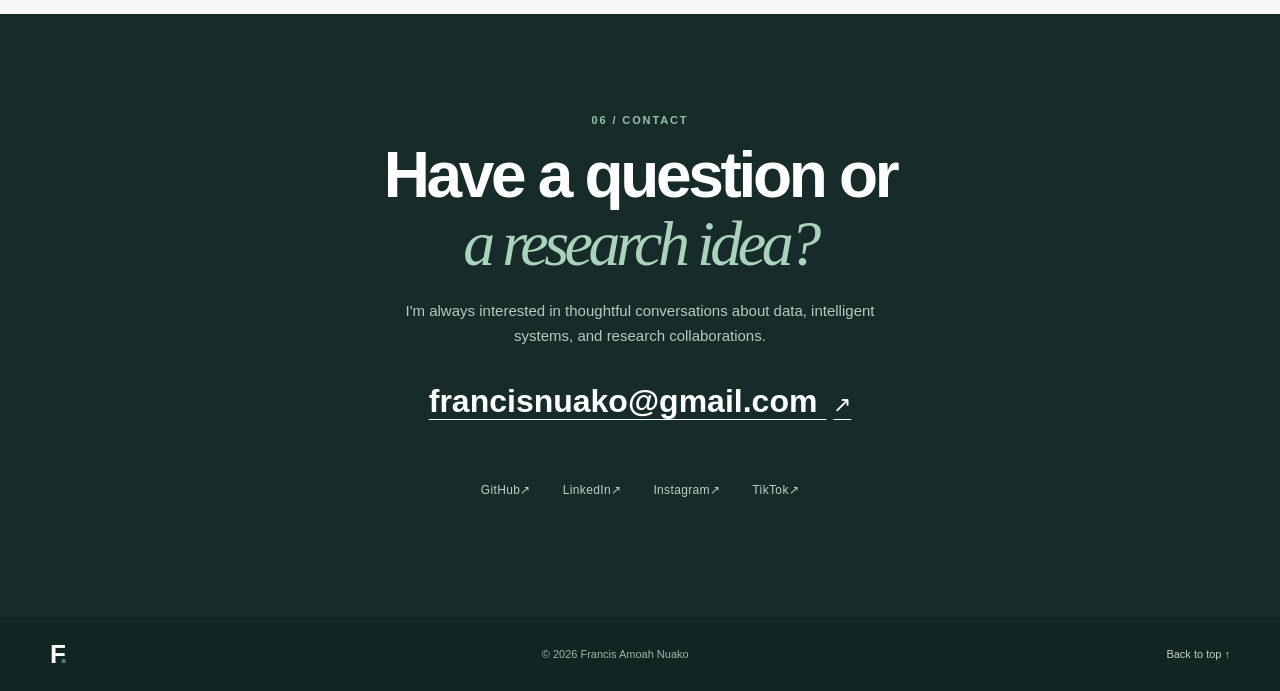
==== commit 43658a74: "updates" ====
--- a/index.html
+++ b/index.html
@@ -199,6 +199,14 @@
             <div class="tag-list"><span>Python</span><span>Pandas</span><span>Lifelines</span><span>NumPy</span><span>Matplotlib</span><span>Streamlit</span></div>
             <a class="project-link" href="/projects/clinical-survival-analysis/">View project <span aria-hidden="true">↗</span></a>
           </article>
+          <article class="project-card" data-kind="independent" data-area="cybersecurity">
+            <div class="project-header"><span class="project-number">10 / Independent project</span><span class="project-symbol" aria-hidden="true">↗</span></div>
+            <div class="project-art forecast-art" aria-hidden="true"><div class="bar-chart"><i style="height:96%"></i><i style="height:88%"></i><i style="height:71%"></i><i style="height:44%"></i><i style="height:28%"></i><i style="height:16%"></i><i style="height:9%"></i><i style="height:5%"></i><i style="height:3%"></i><i style="height:2%"></i></div><span class="art-label">TRAFFIC / ATTACK CLASSES</span></div>
+            <h3>Network Intrusion Detection and Traffic Analysis</h3>
+            <p>Analyzed 2.8 million network flows from CICIDS2017 and compared machine learning models for network attack classification, with additional evaluation of rare and previously unseen attack categories.</p>
+            <div class="tag-list"><span>Python</span><span>Scikit-learn</span><span>Pandas</span><span>Network Security</span></div>
+            <a class="project-link" href="/projects/network-intrusion-detection/">View project <span aria-hidden="true">↗</span></a>
+          </article>
         </div>
         <p class="work-note">Cards are labeled as thesis research, coursework, an independent project, or professional engineering. Public repositories are linked; unpublished results are not included.</p>
       </div>
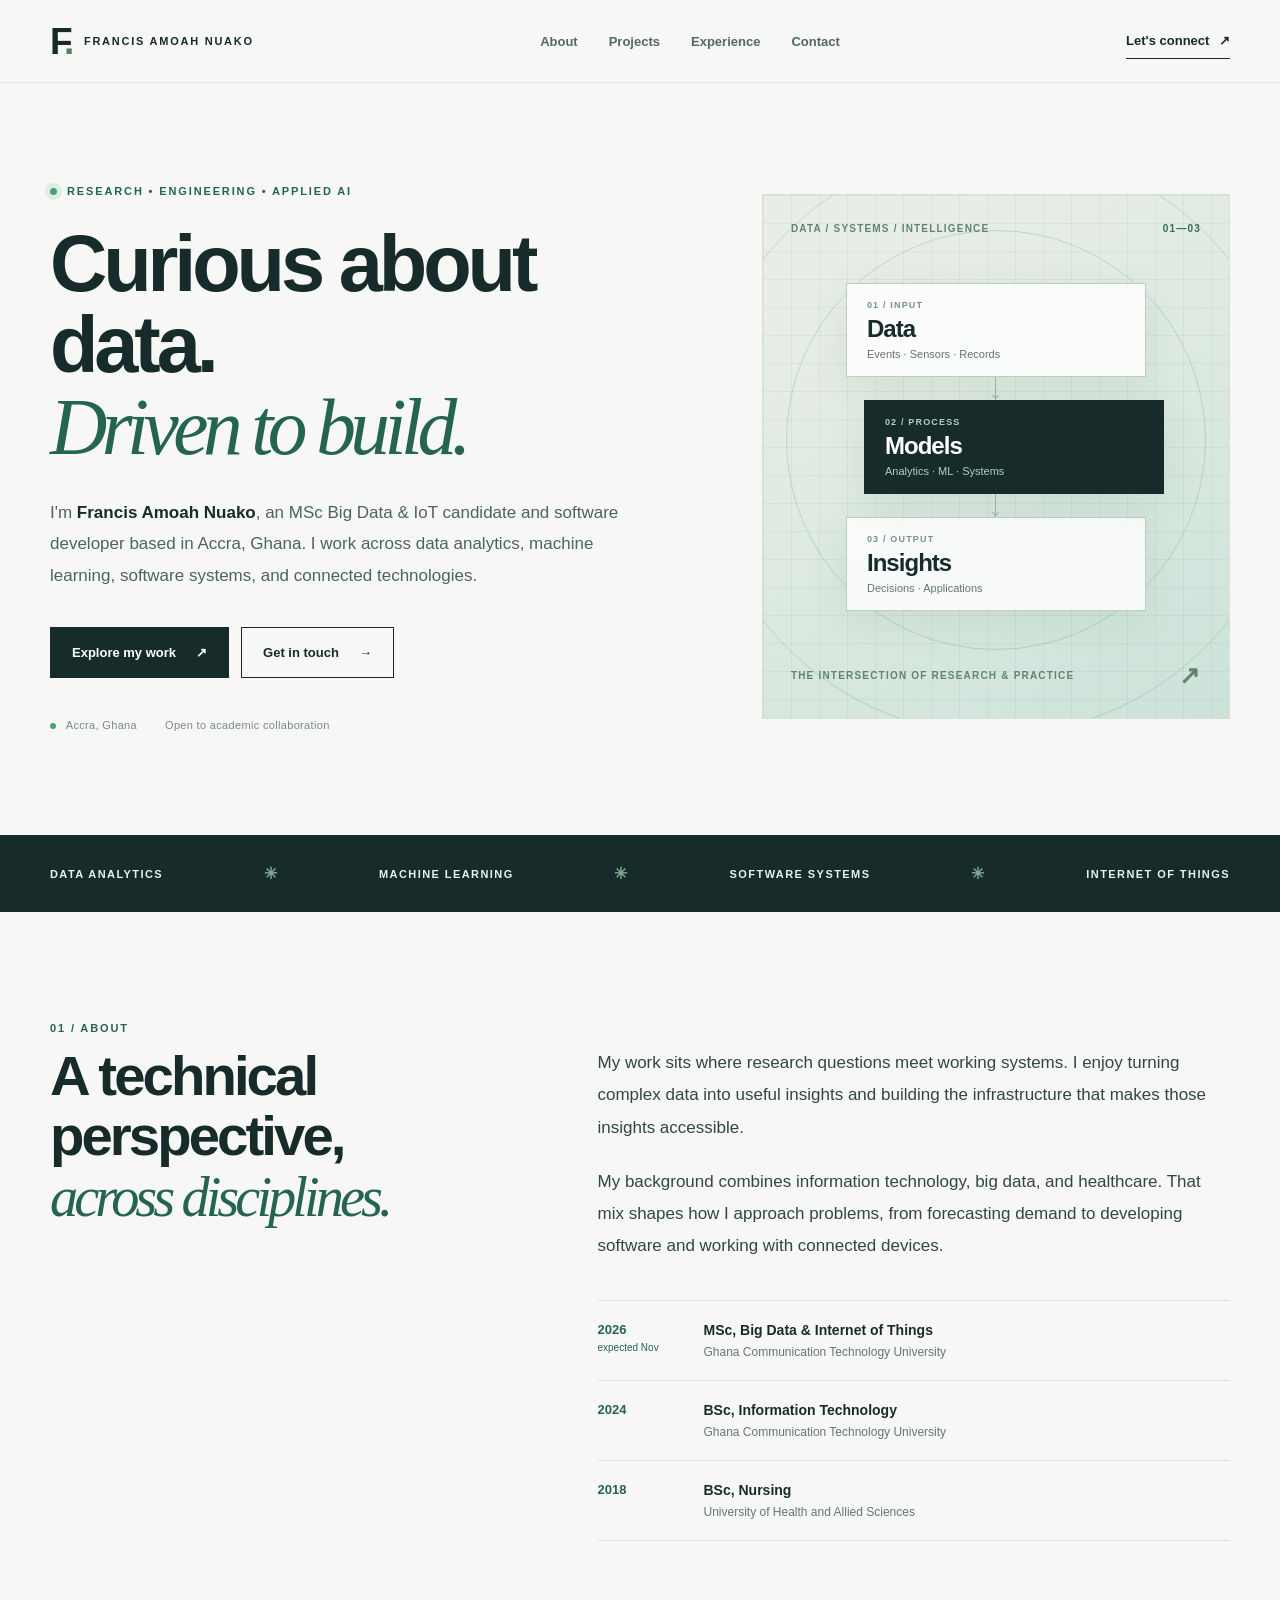
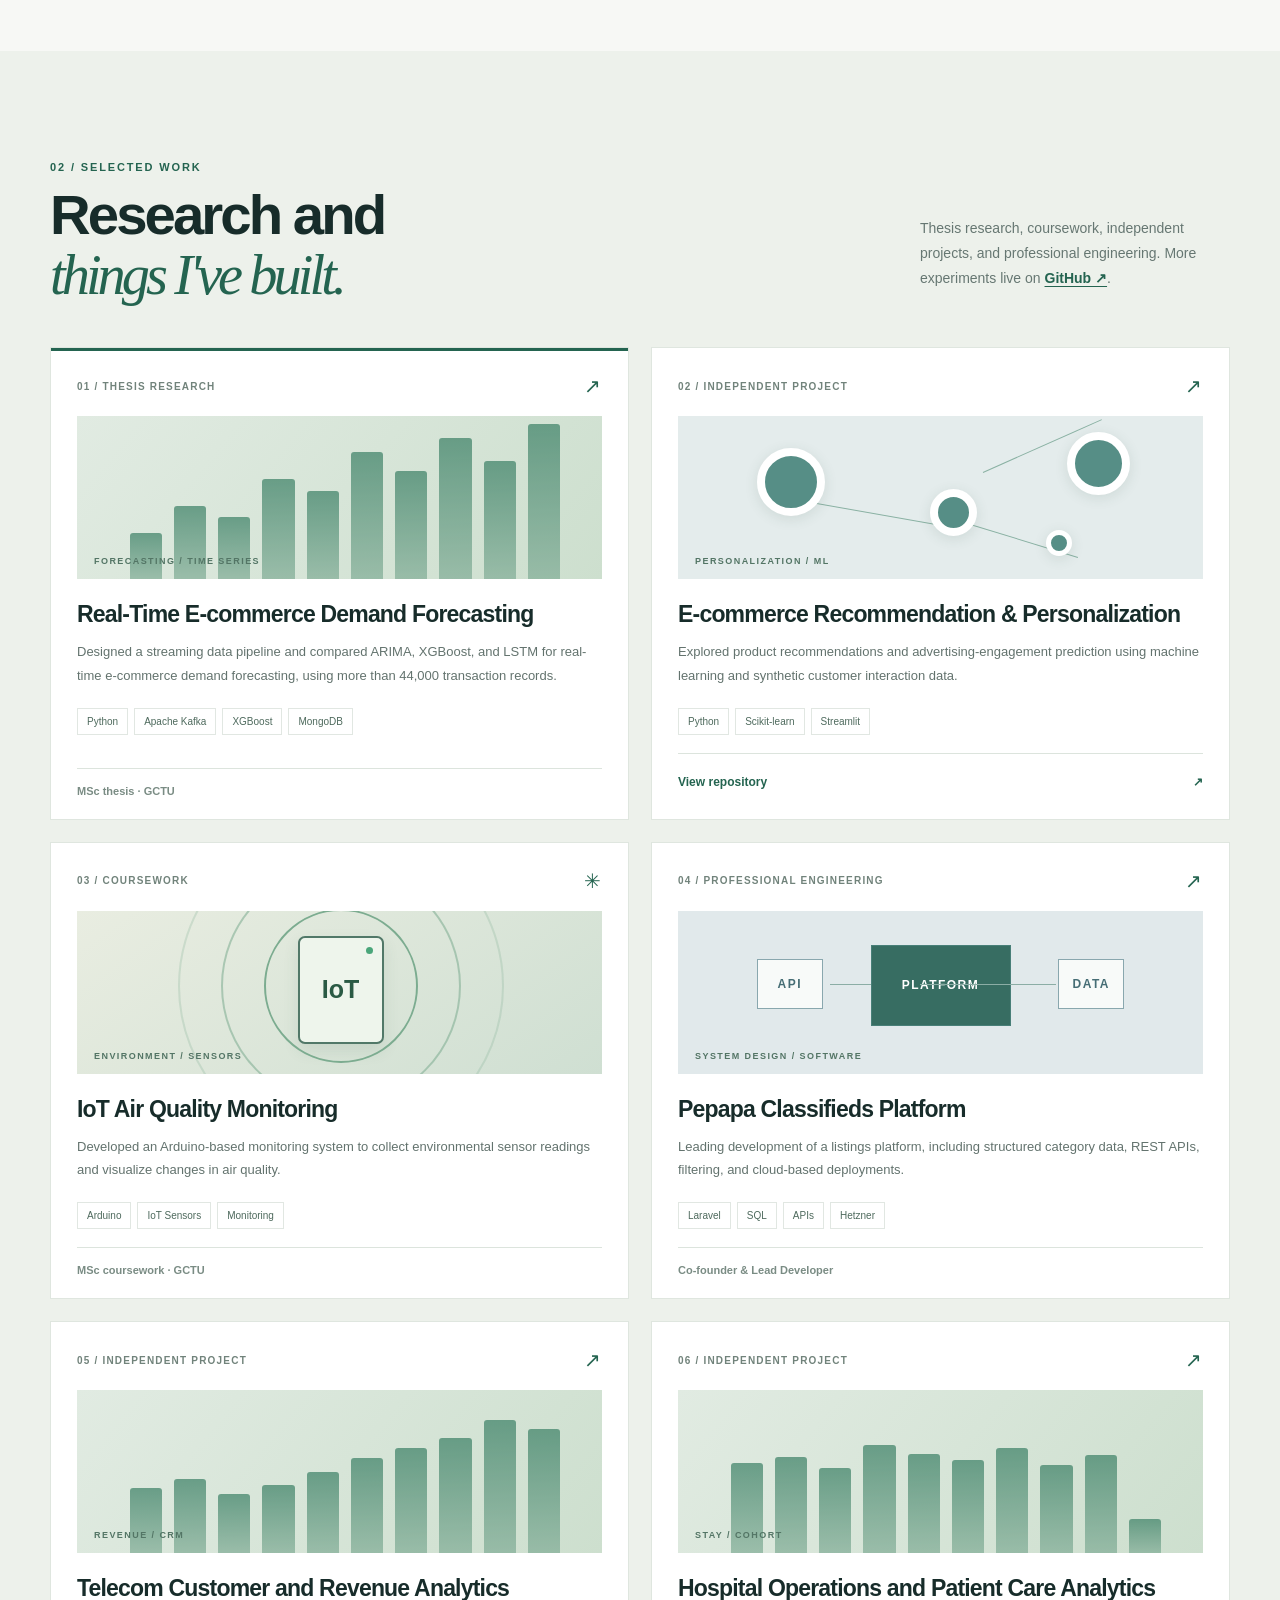
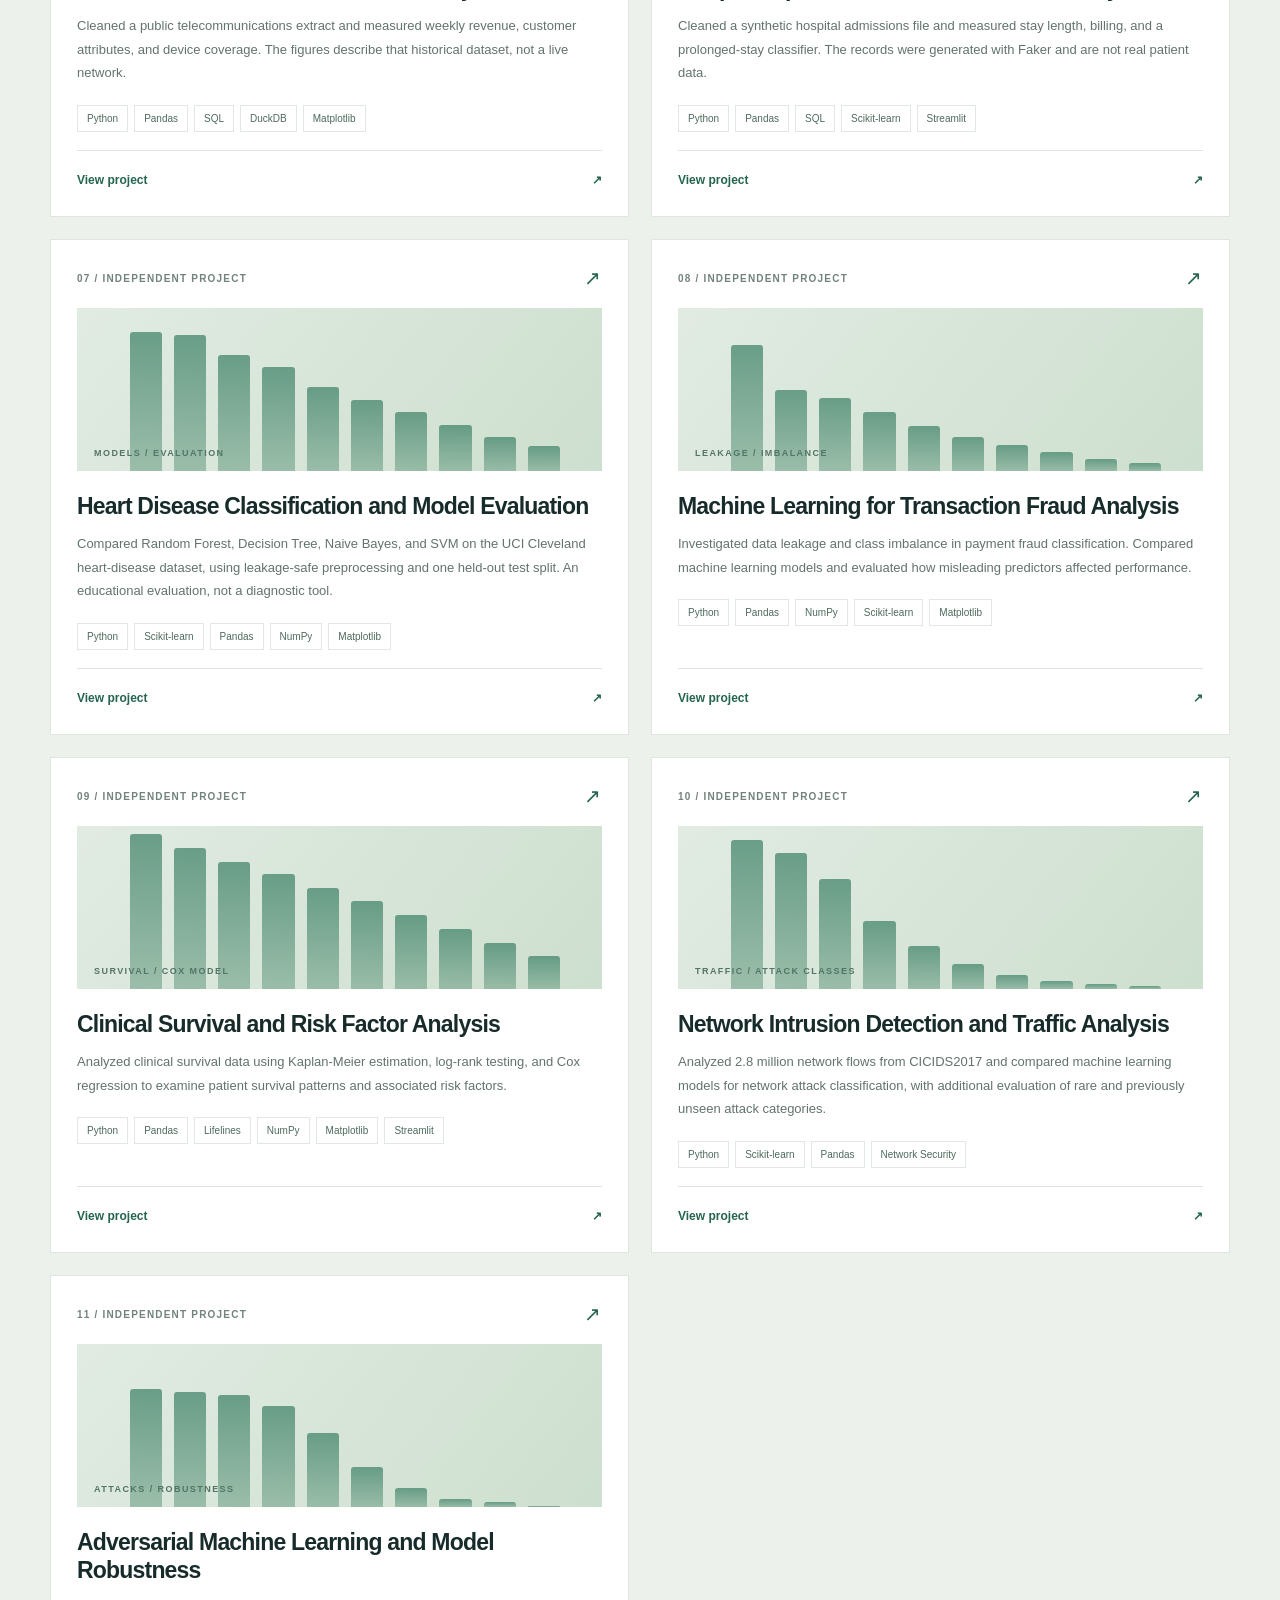
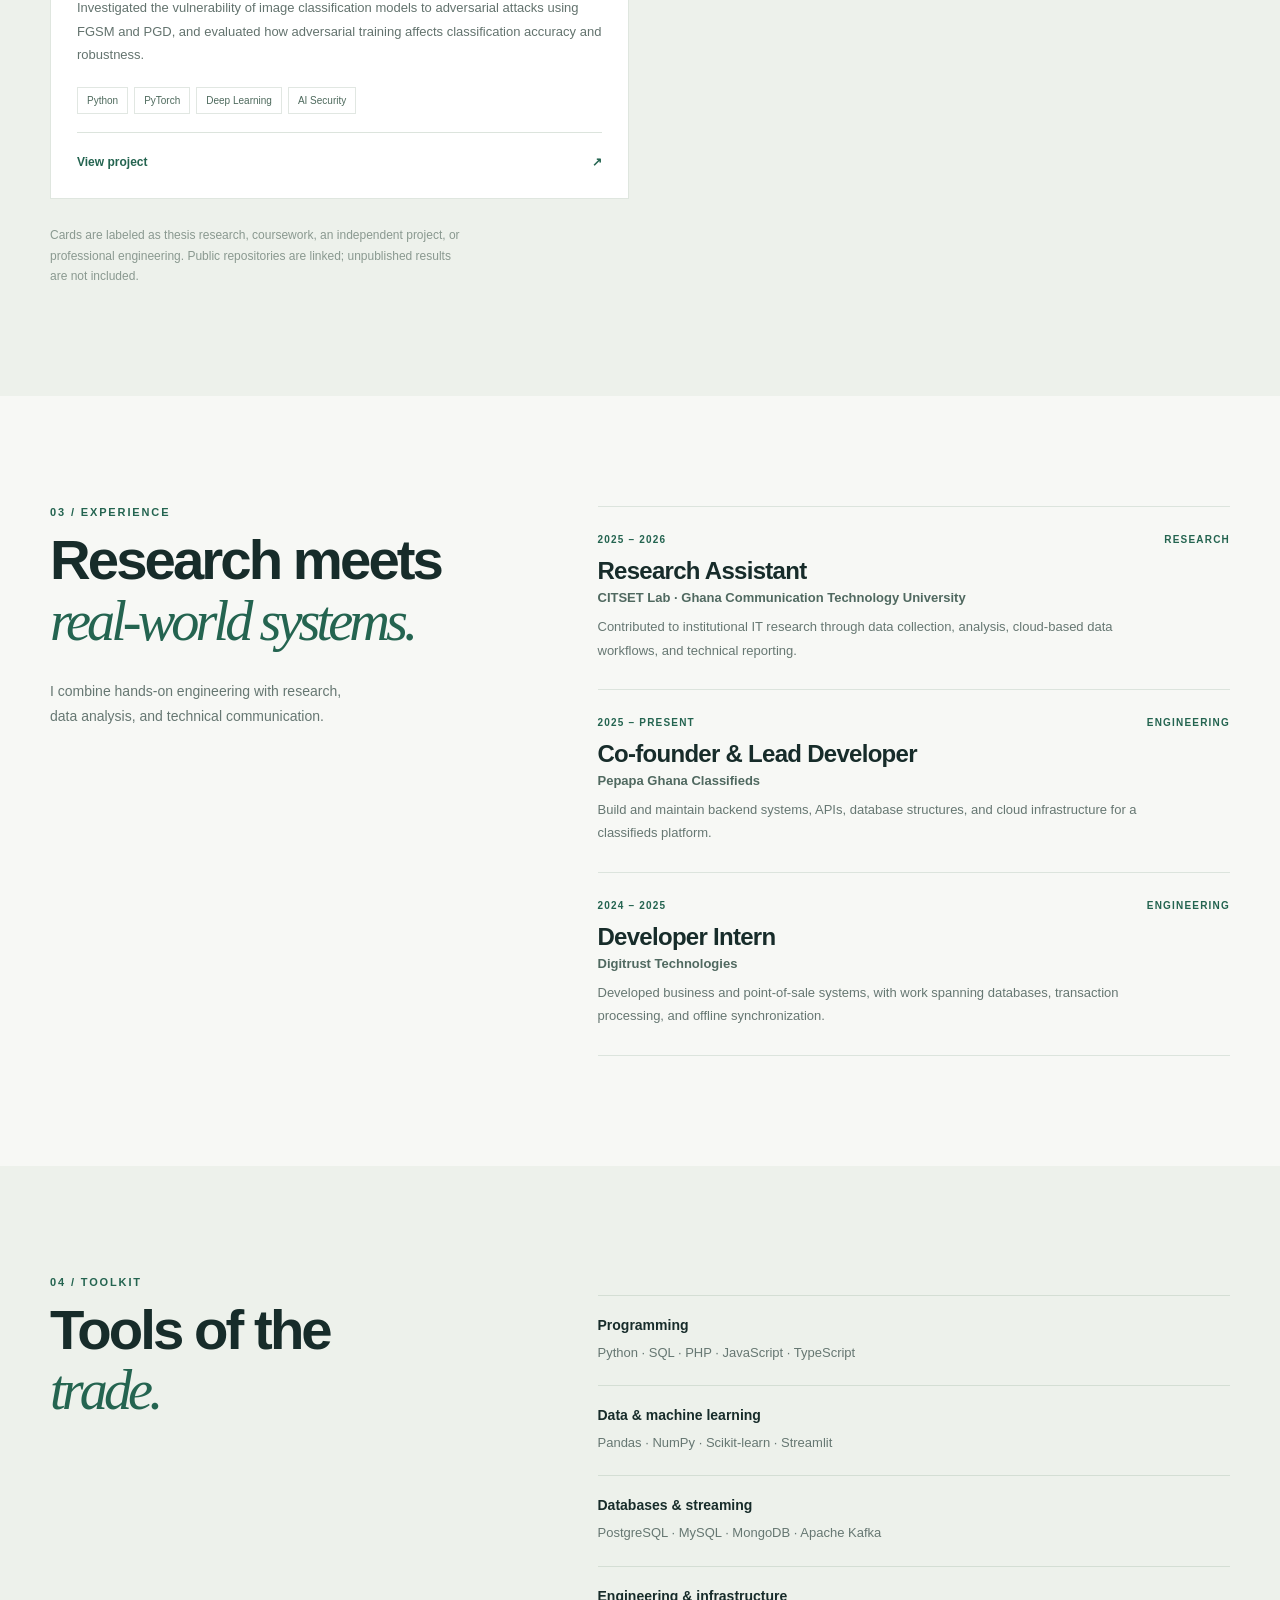
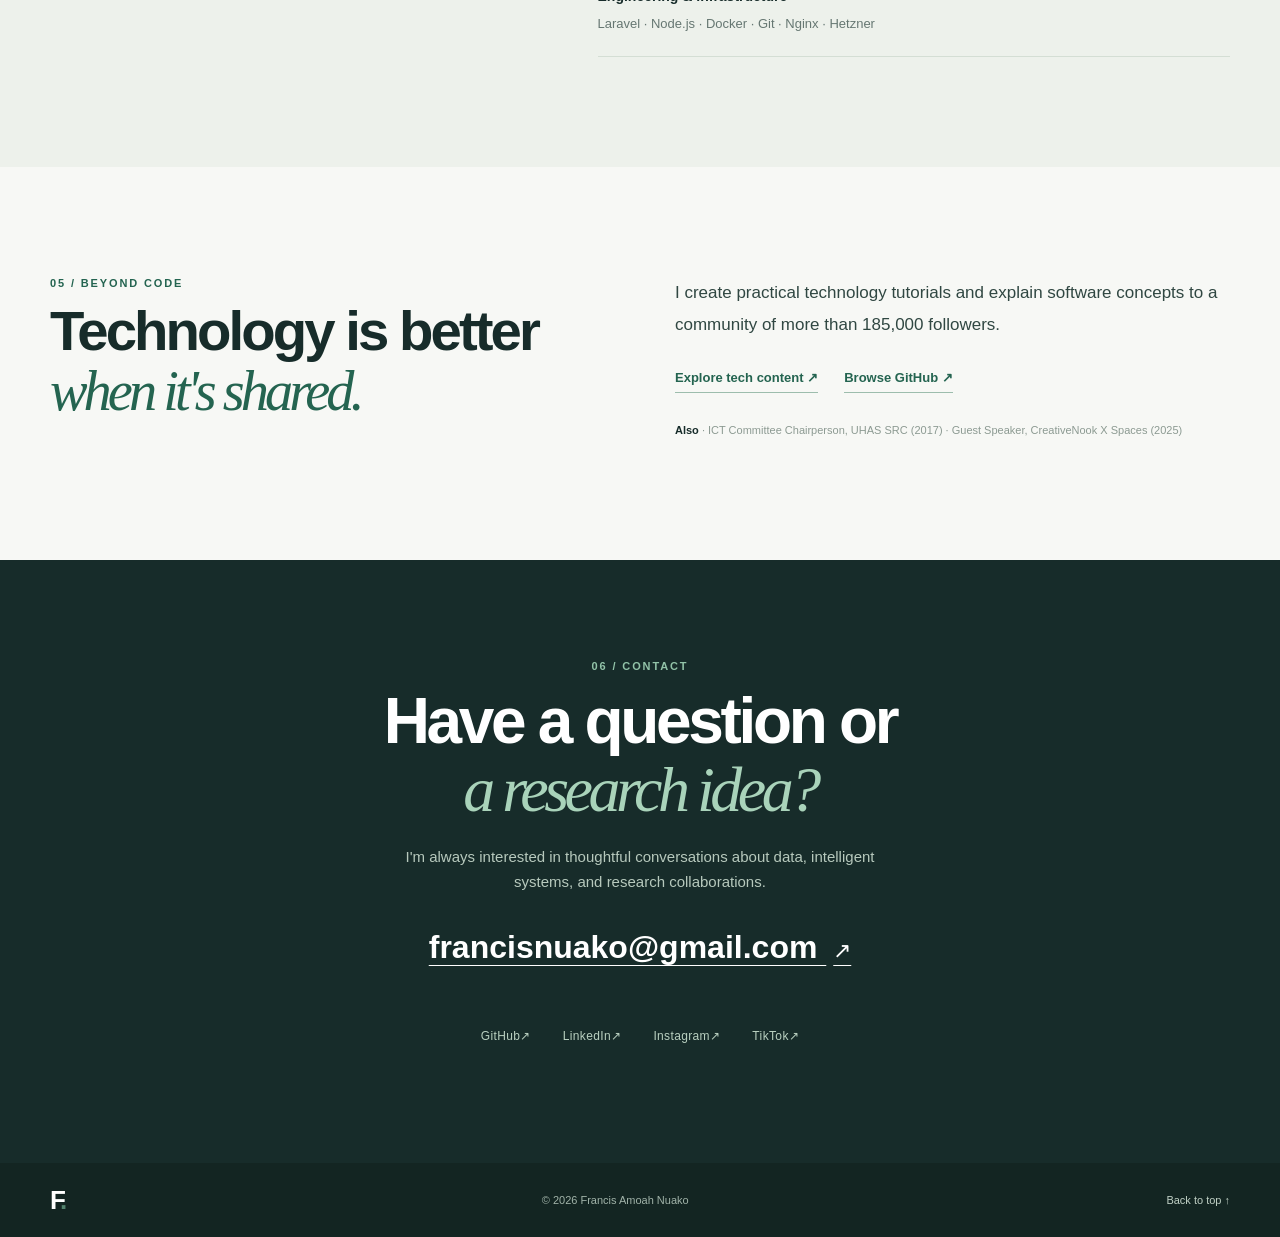
==== commit 51068b85: "updates" ====
--- a/index.html
+++ b/index.html
@@ -207,6 +207,14 @@
             <div class="tag-list"><span>Python</span><span>Scikit-learn</span><span>Pandas</span><span>Network Security</span></div>
             <a class="project-link" href="/projects/network-intrusion-detection/">View project <span aria-hidden="true">↗</span></a>
           </article>
+          <article class="project-card" data-kind="independent" data-area="ai">
+            <div class="project-header"><span class="project-number">11 / Independent project</span><span class="project-symbol" aria-hidden="true">↗</span></div>
+            <div class="project-art forecast-art" aria-hidden="true"><div class="bar-chart"><i style="height:76%"></i><i style="height:74%"></i><i style="height:72%"></i><i style="height:65%"></i><i style="height:48%"></i><i style="height:26%"></i><i style="height:12%"></i><i style="height:5%"></i><i style="height:3%"></i><i style="height:1%"></i></div><span class="art-label">ATTACKS / ROBUSTNESS</span></div>
+            <h3>Adversarial Machine Learning and Model Robustness</h3>
+            <p>Investigated the vulnerability of image classification models to adversarial attacks using FGSM and PGD, and evaluated how adversarial training affects classification accuracy and robustness.</p>
+            <div class="tag-list"><span>Python</span><span>PyTorch</span><span>Deep Learning</span><span>AI Security</span></div>
+            <a class="project-link" href="/projects/adversarial-ml-robustness/">View project <span aria-hidden="true">↗</span></a>
+          </article>
         </div>
         <p class="work-note">Cards are labeled as thesis research, coursework, an independent project, or professional engineering. Public repositories are linked; unpublished results are not included.</p>
       </div>
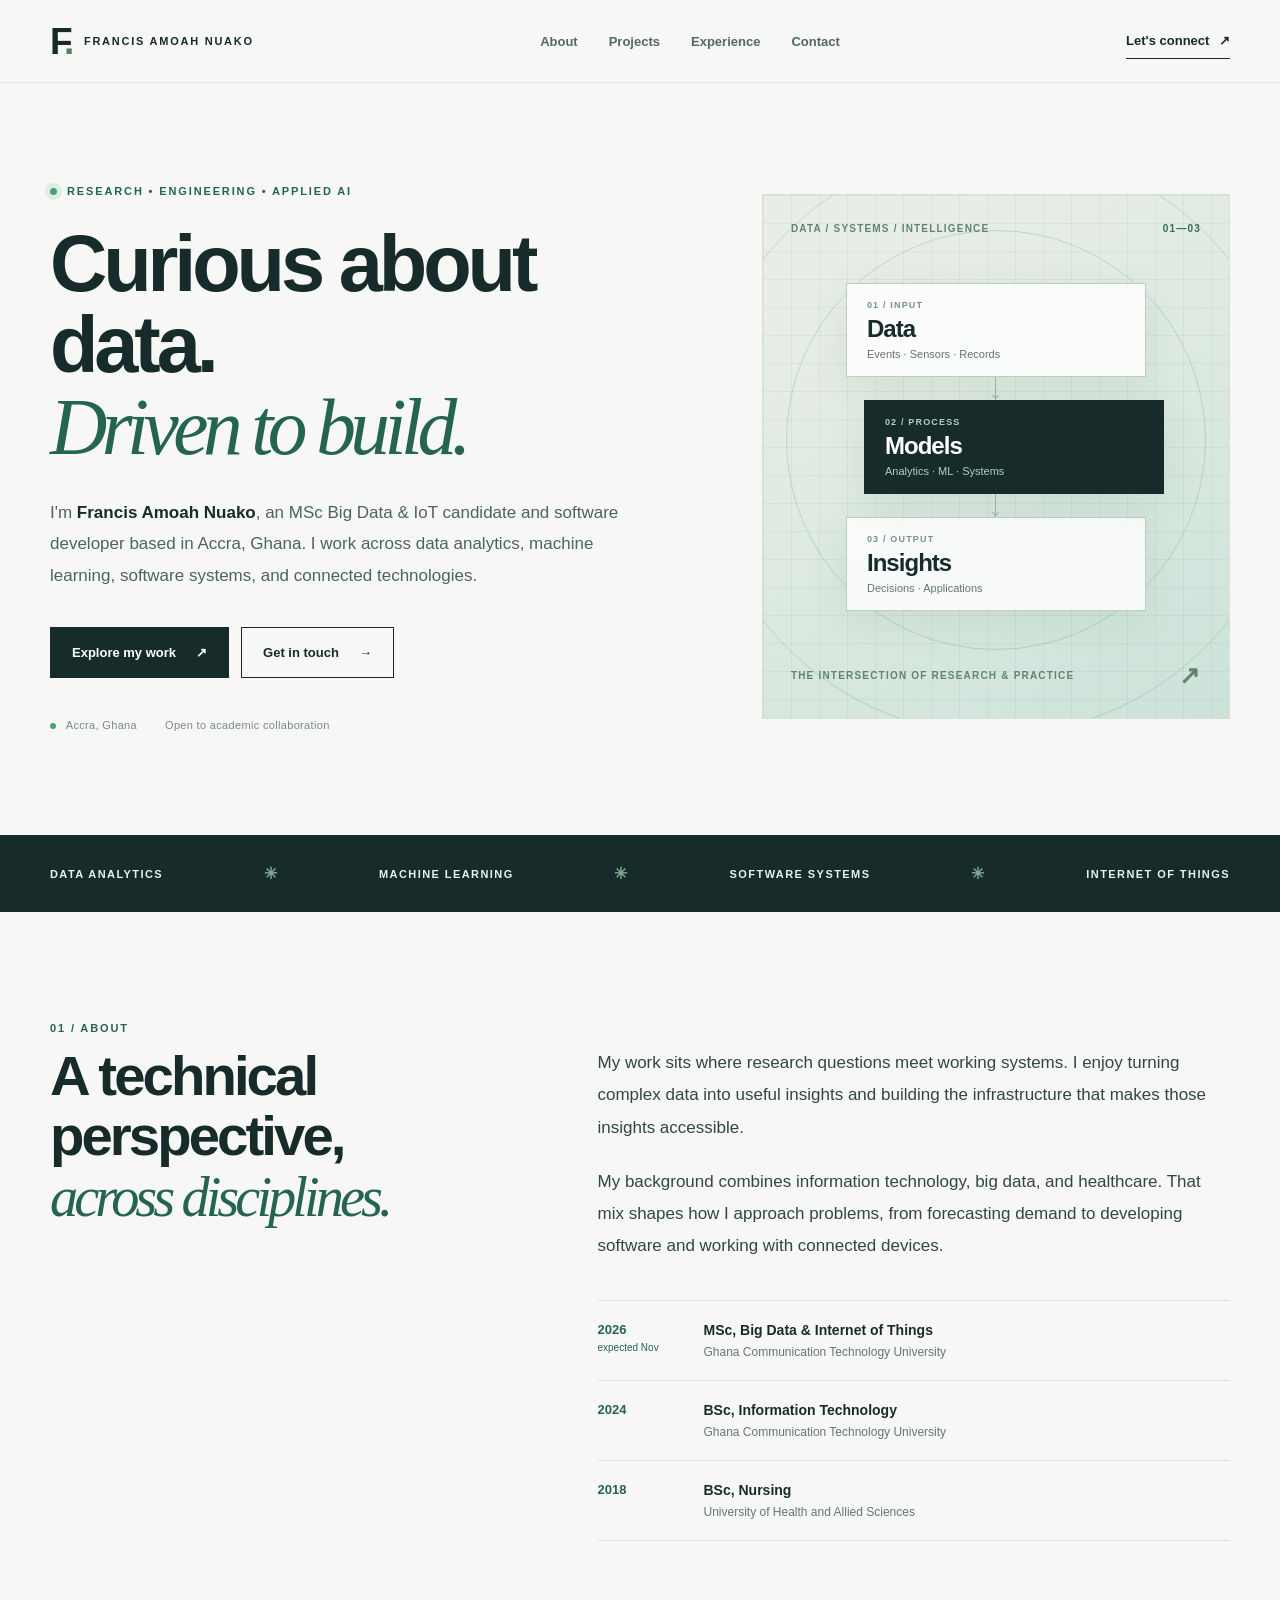
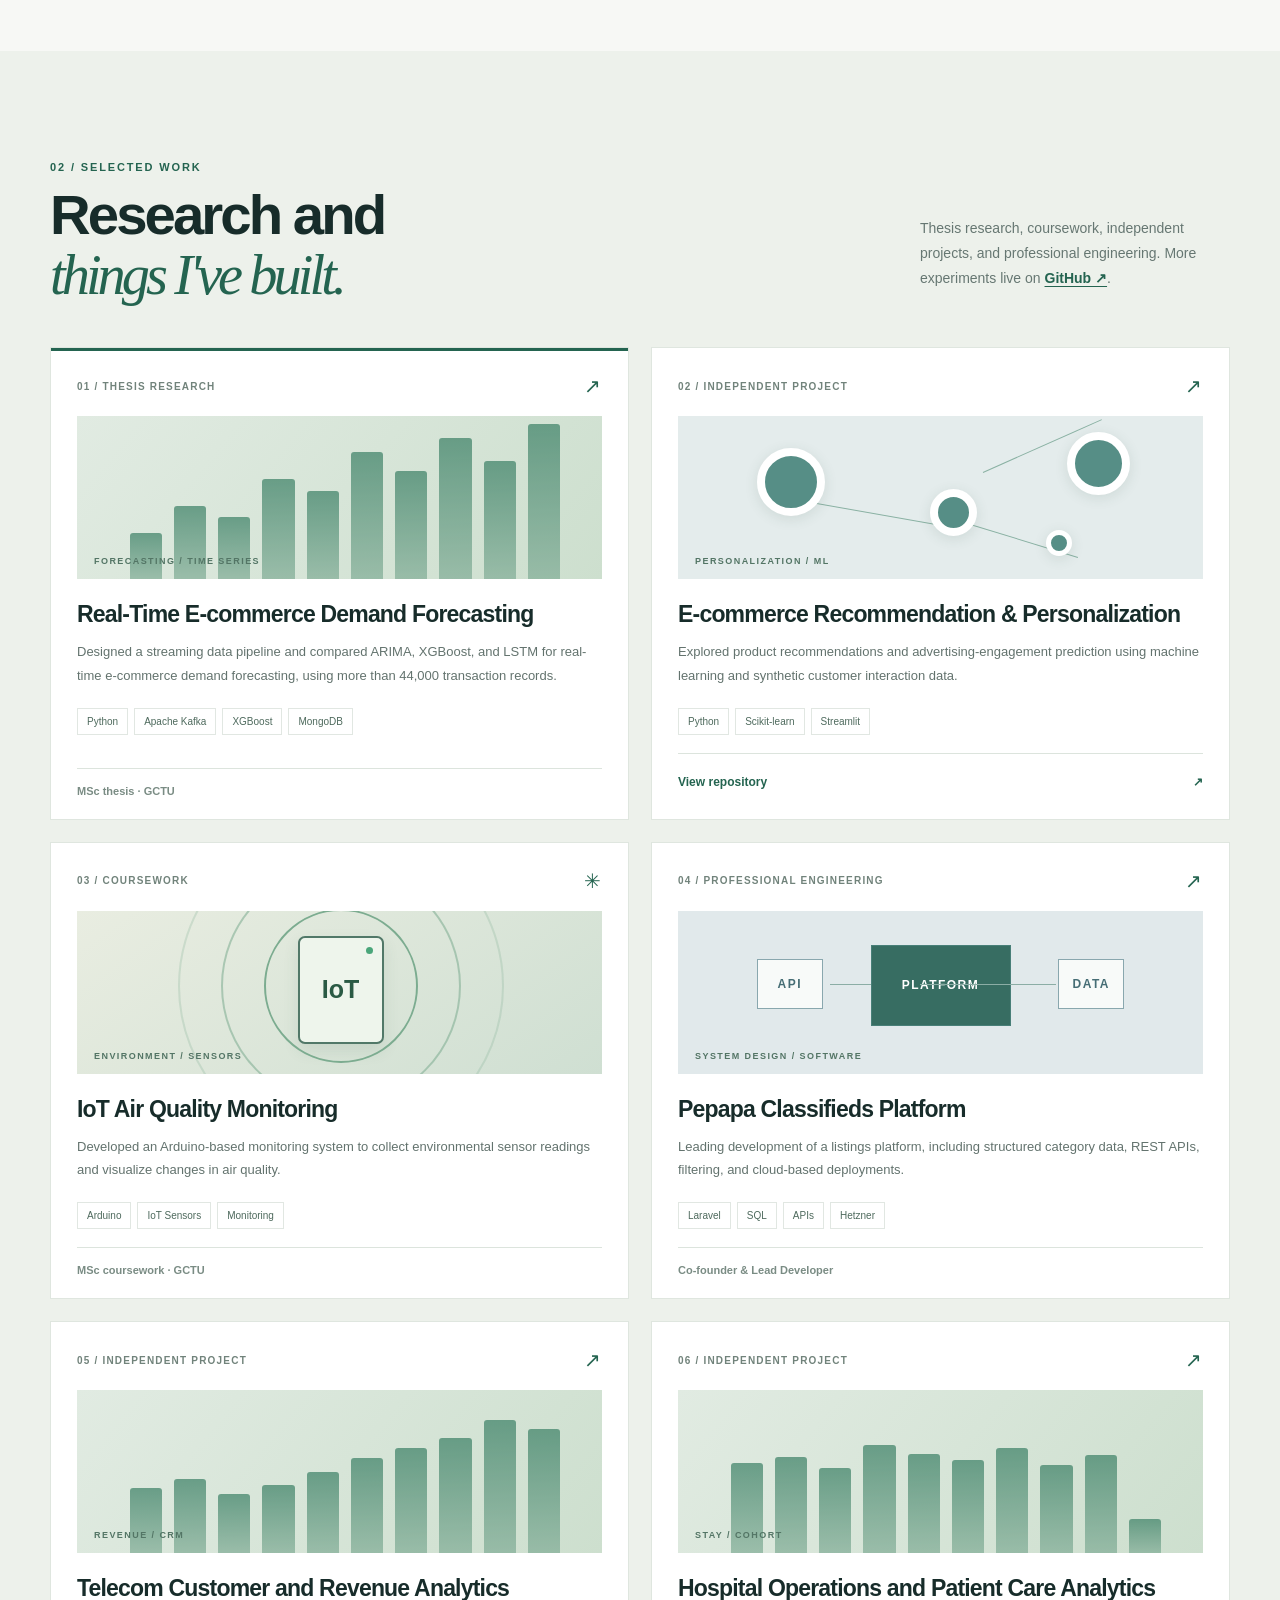
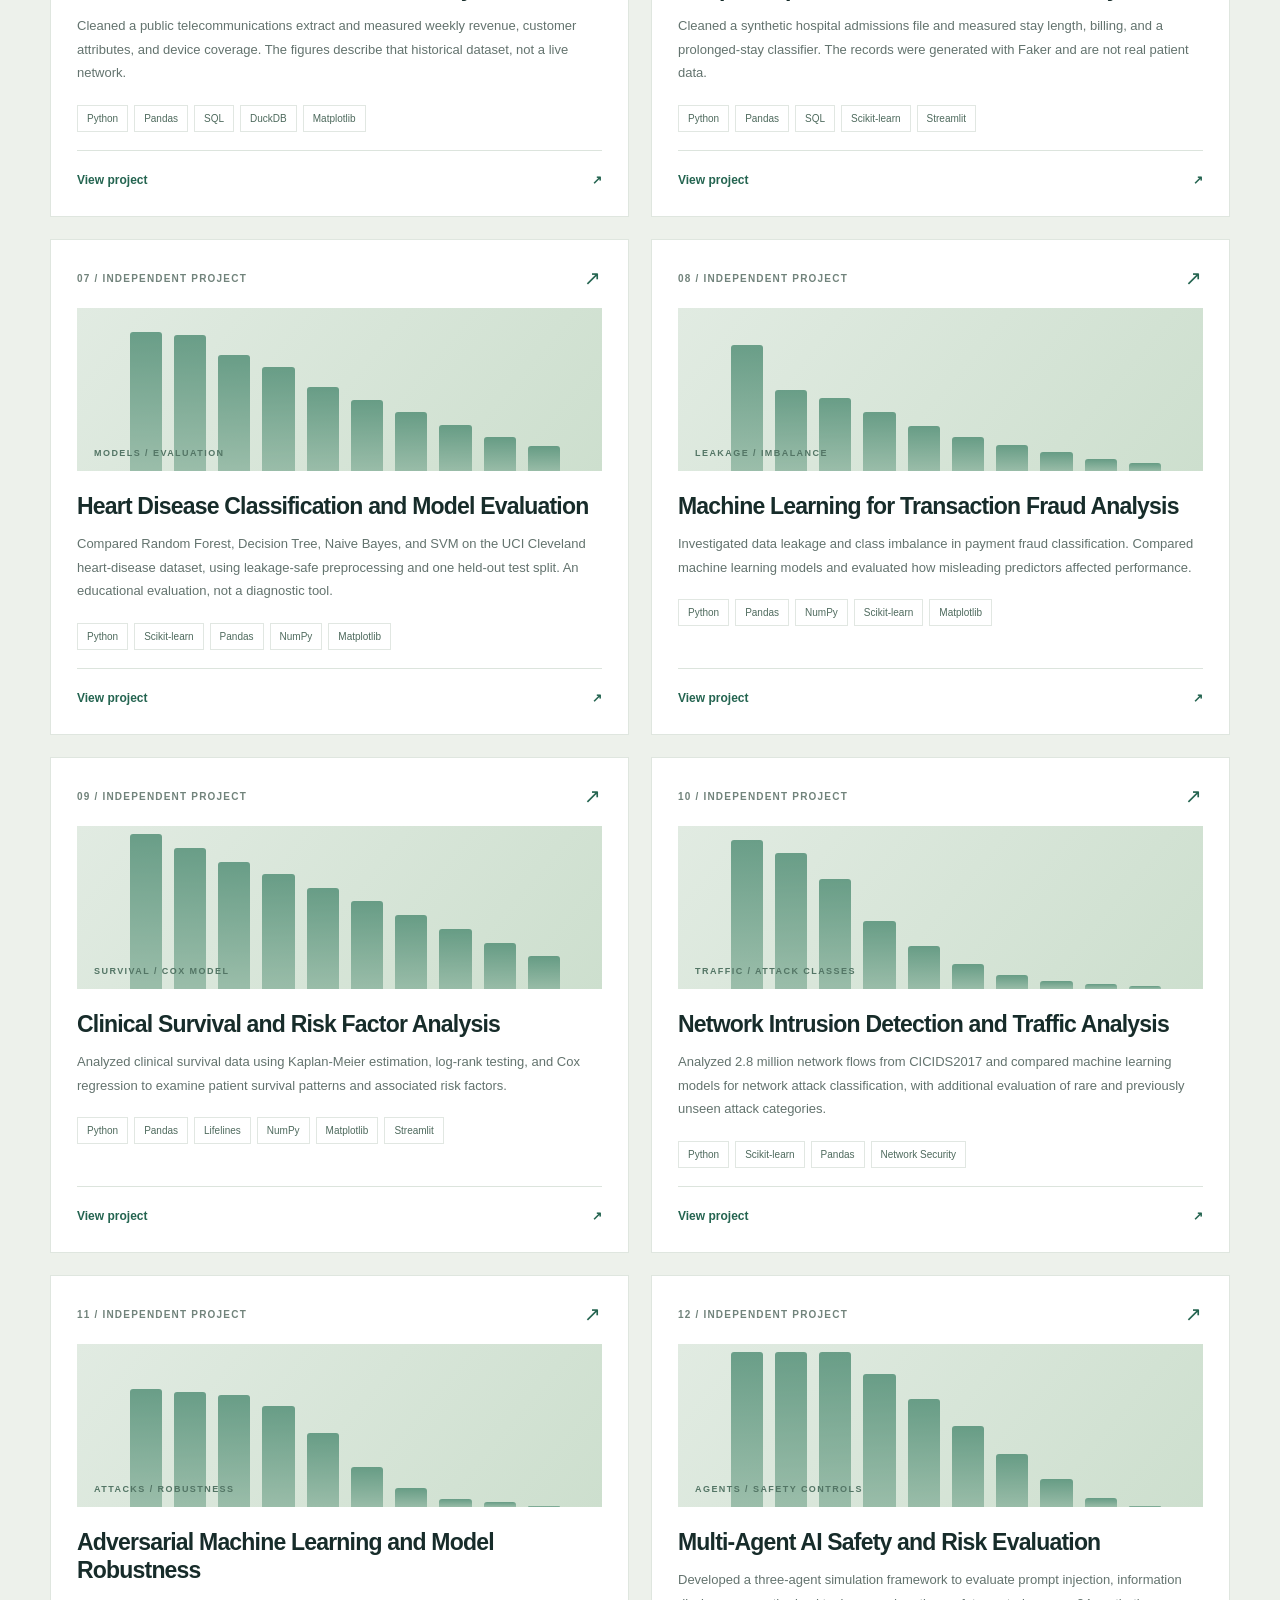
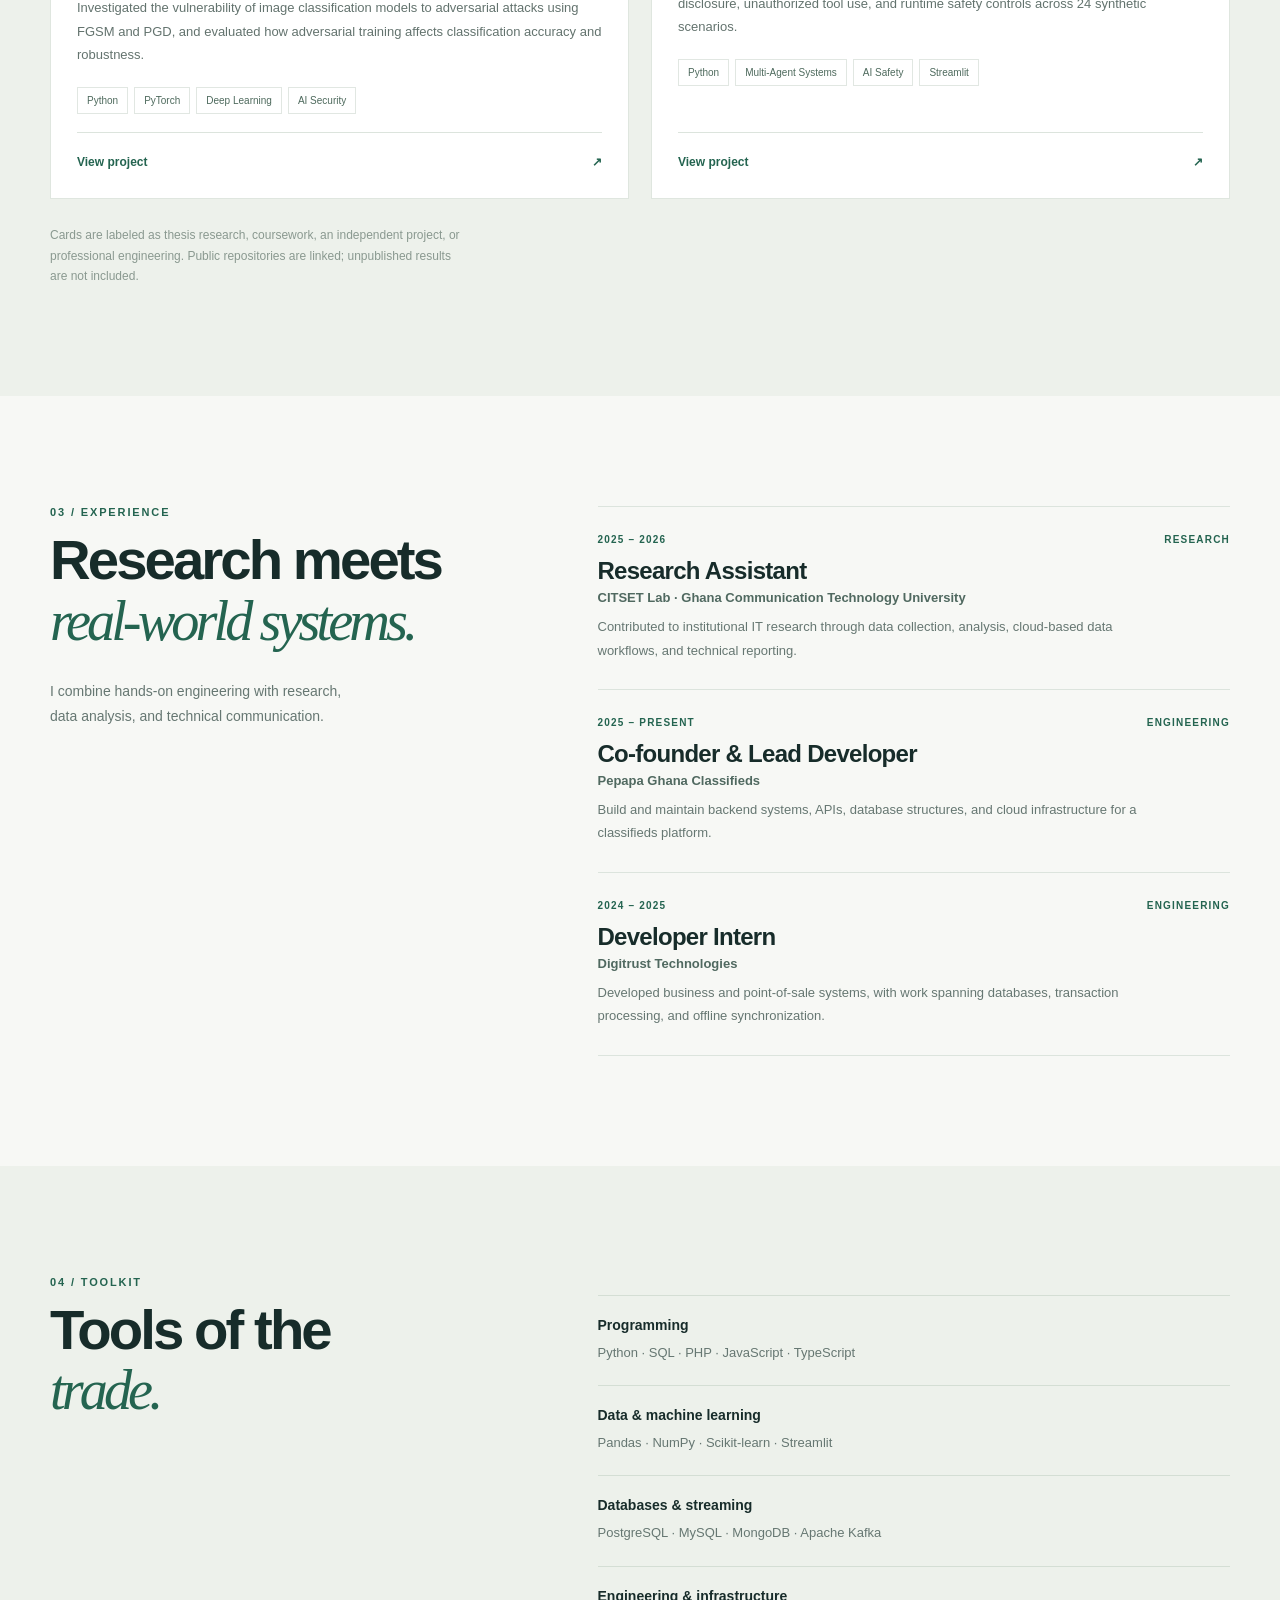
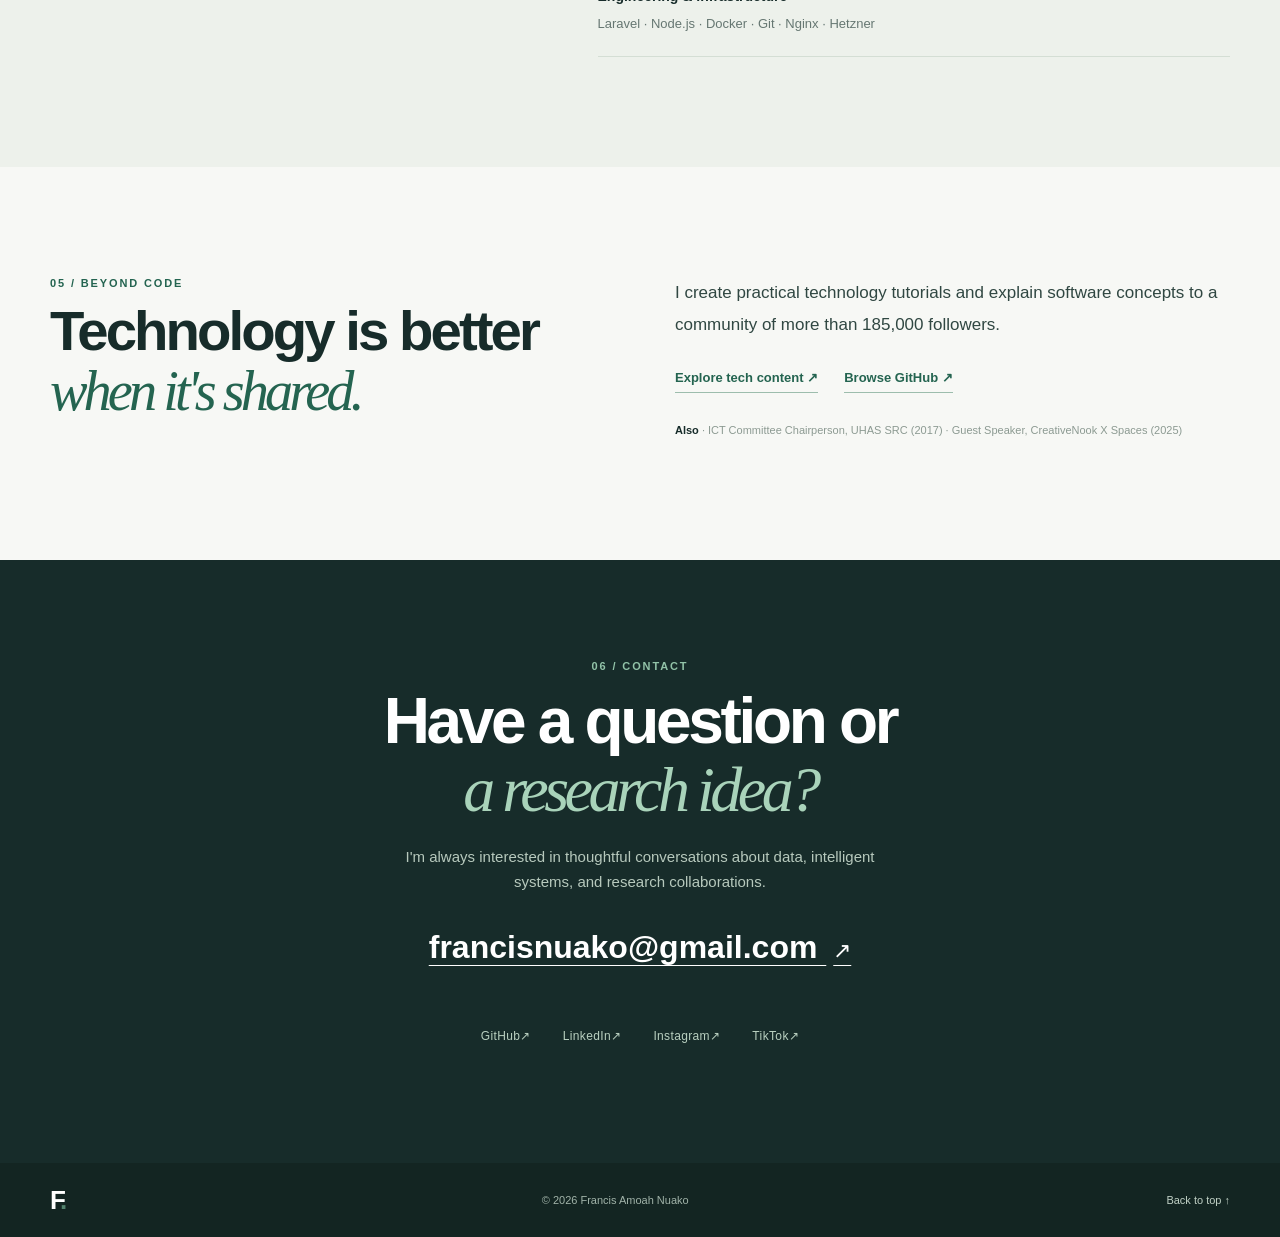
==== commit c3f76758: "Final Project" ====
--- a/index.html
+++ b/index.html
@@ -215,6 +215,14 @@
             <div class="tag-list"><span>Python</span><span>PyTorch</span><span>Deep Learning</span><span>AI Security</span></div>
             <a class="project-link" href="/projects/adversarial-ml-robustness/">View project <span aria-hidden="true">↗</span></a>
           </article>
+          <article class="project-card" data-kind="independent" data-area="ai">
+            <div class="project-header"><span class="project-number">12 / Independent project</span><span class="project-symbol" aria-hidden="true">↗</span></div>
+            <div class="project-art forecast-art" aria-hidden="true"><div class="bar-chart"><i style="height:100%"></i><i style="height:100%"></i><i style="height:100%"></i><i style="height:86%"></i><i style="height:70%"></i><i style="height:52%"></i><i style="height:34%"></i><i style="height:18%"></i><i style="height:6%"></i><i style="height:1%"></i></div><span class="art-label">AGENTS / SAFETY CONTROLS</span></div>
+            <h3>Multi-Agent AI Safety and Risk Evaluation</h3>
+            <p>Developed a three-agent simulation framework to evaluate prompt injection, information disclosure, unauthorized tool use, and runtime safety controls across 24 synthetic scenarios.</p>
+            <div class="tag-list"><span>Python</span><span>Multi-Agent Systems</span><span>AI Safety</span><span>Streamlit</span></div>
+            <a class="project-link" href="/projects/multi-agent-ai-safety/">View project <span aria-hidden="true">↗</span></a>
+          </article>
         </div>
         <p class="work-note">Cards are labeled as thesis research, coursework, an independent project, or professional engineering. Public repositories are linked; unpublished results are not included.</p>
       </div>
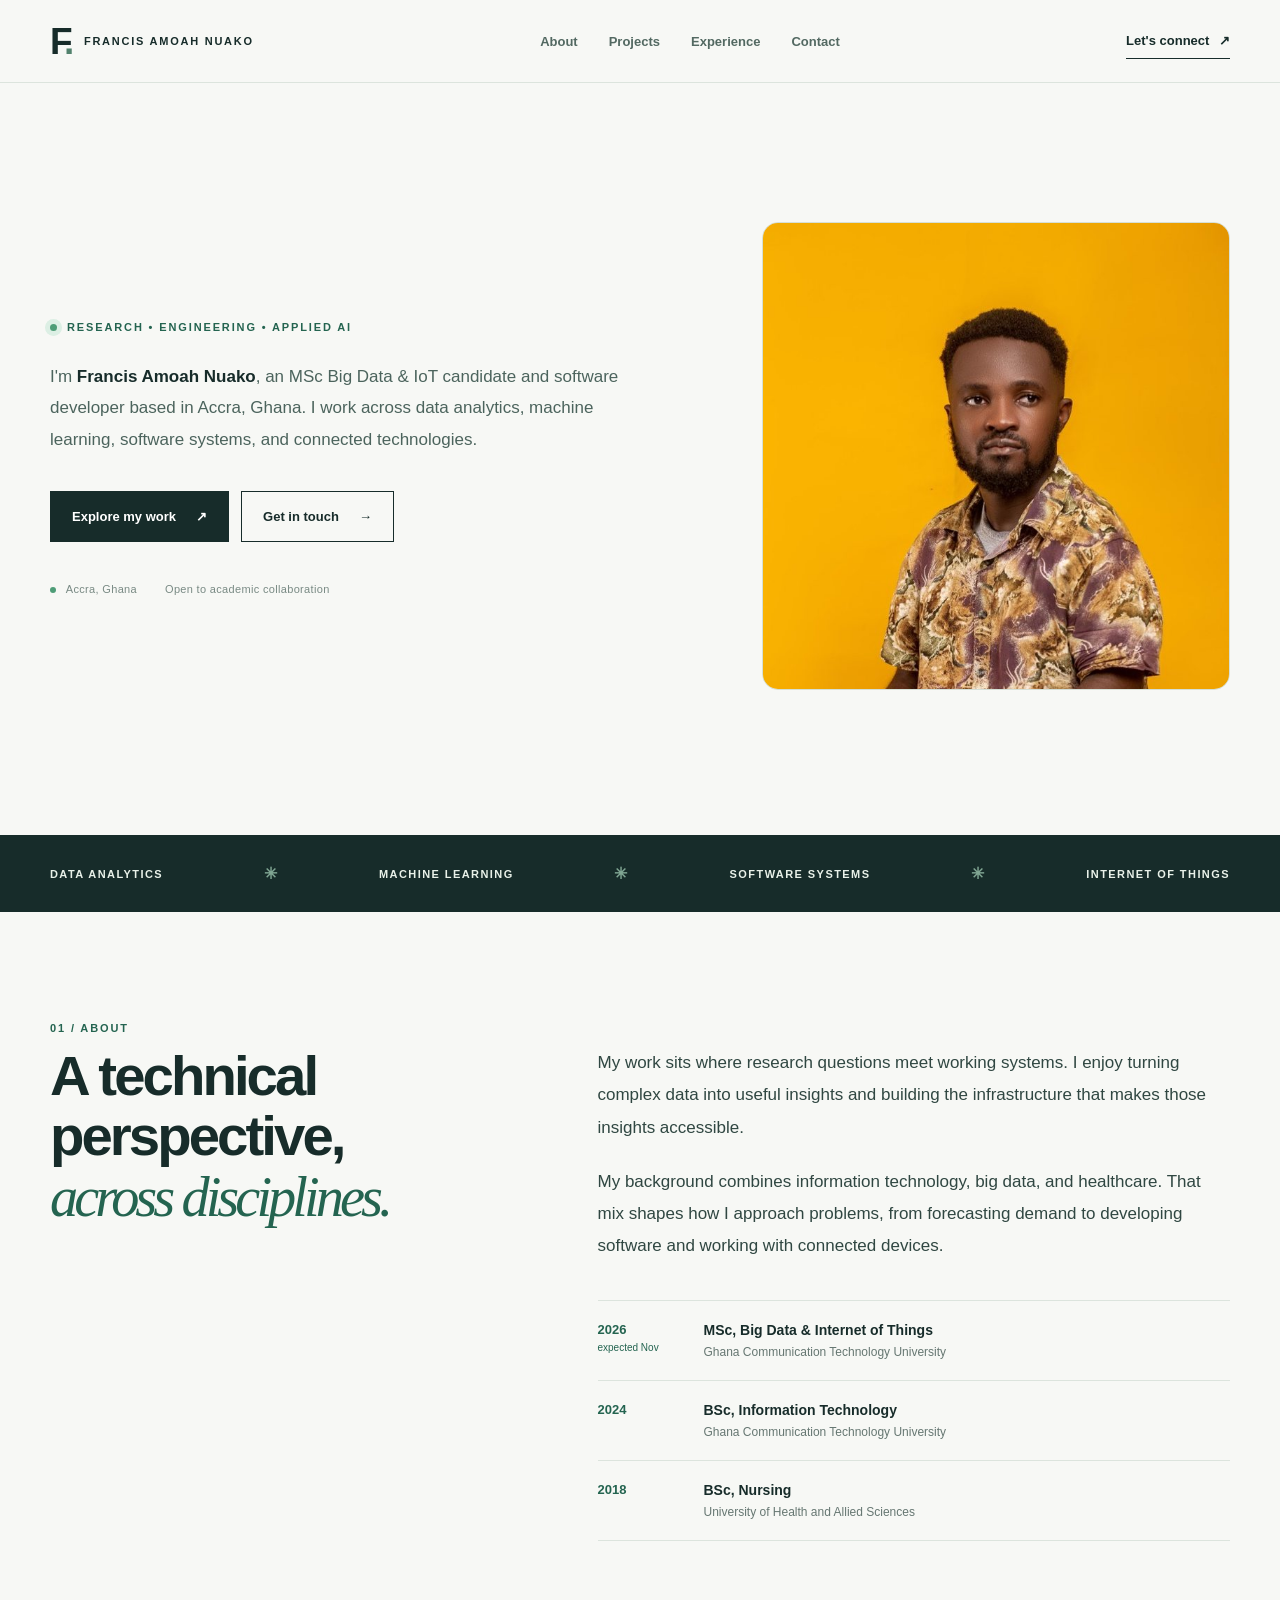
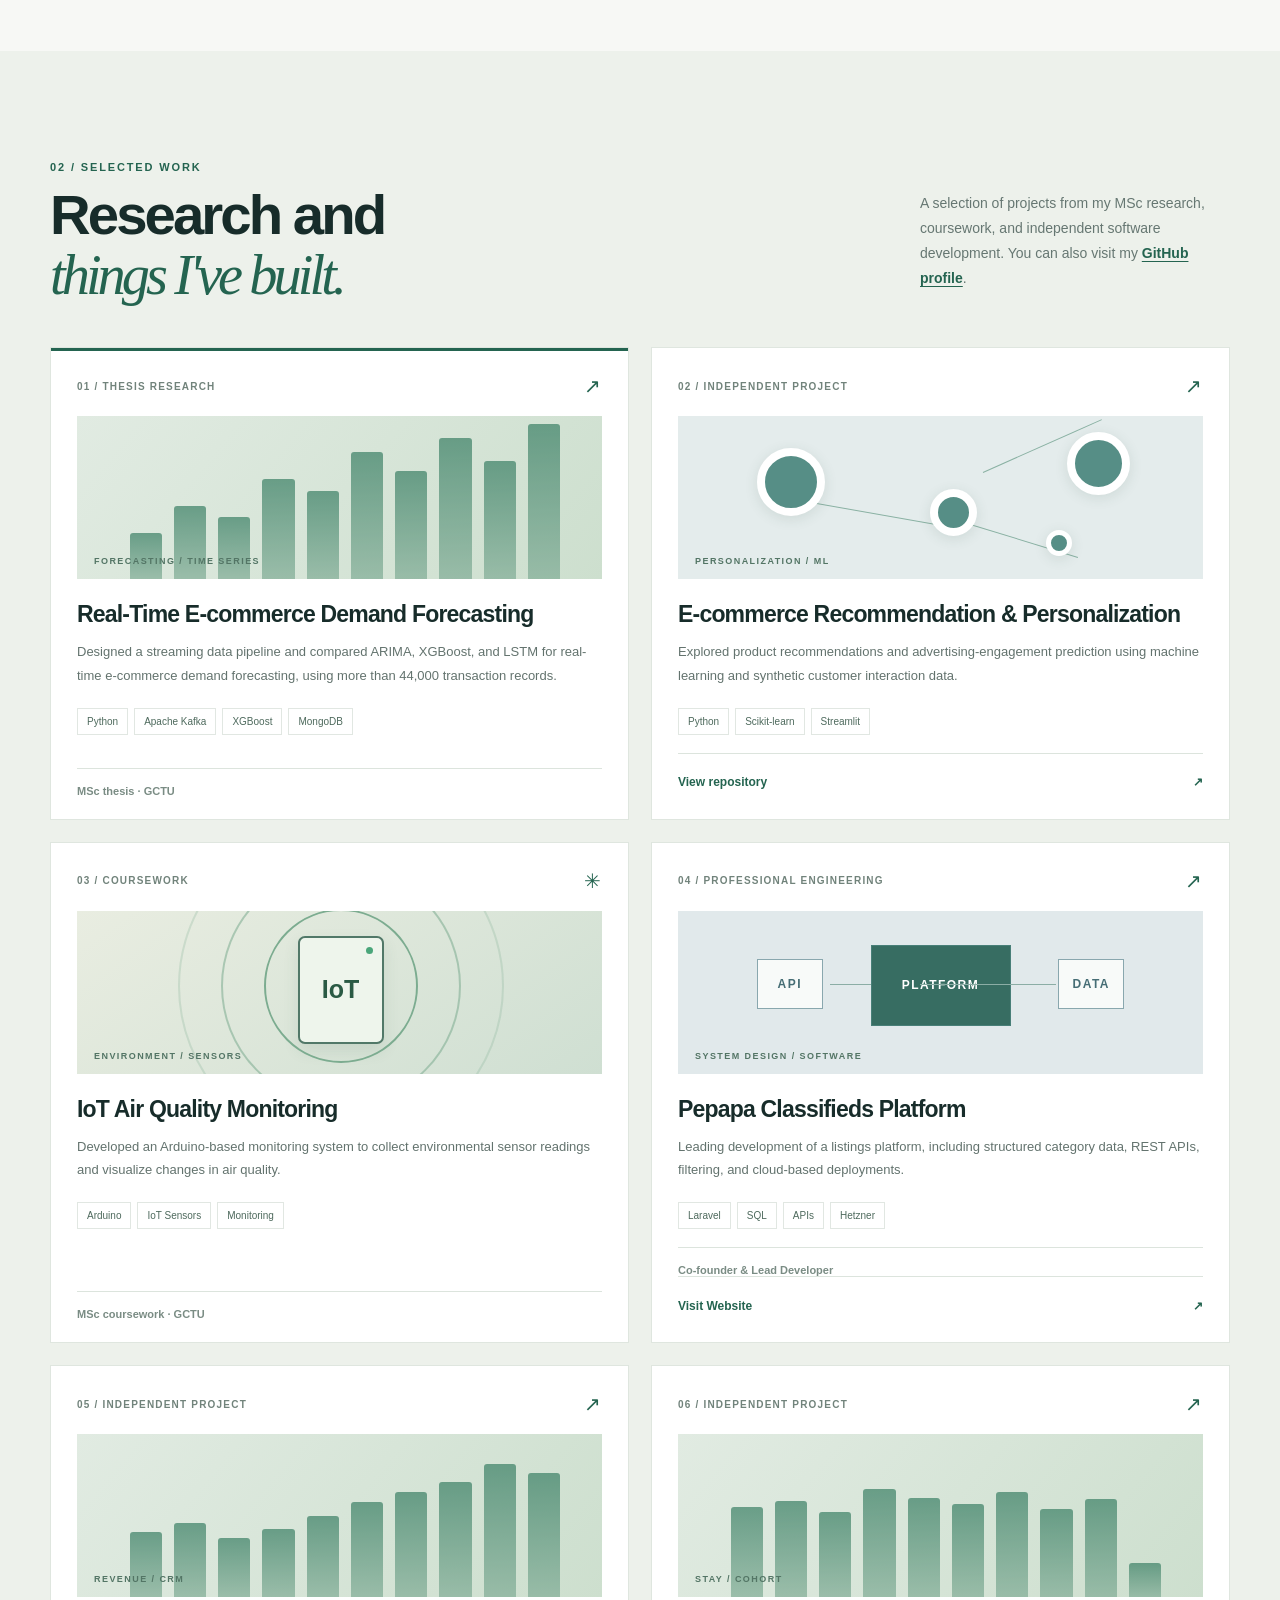
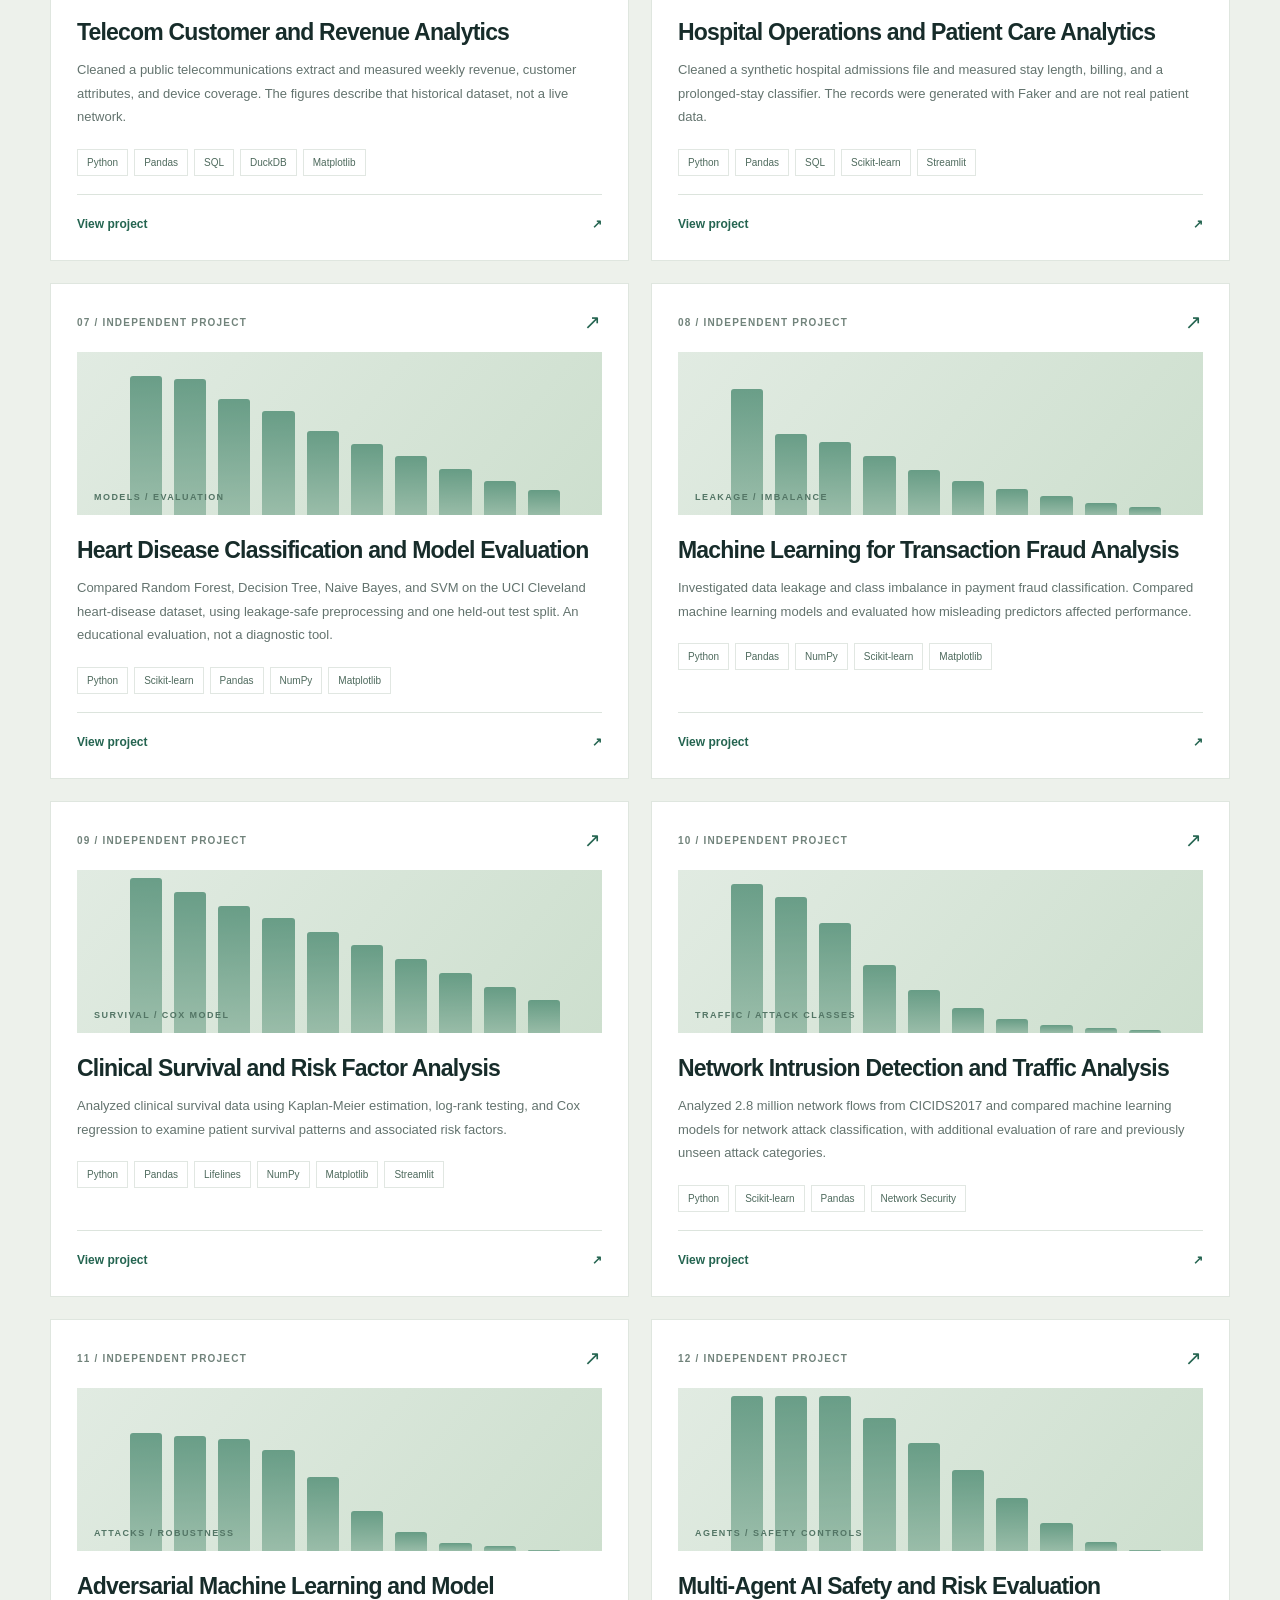
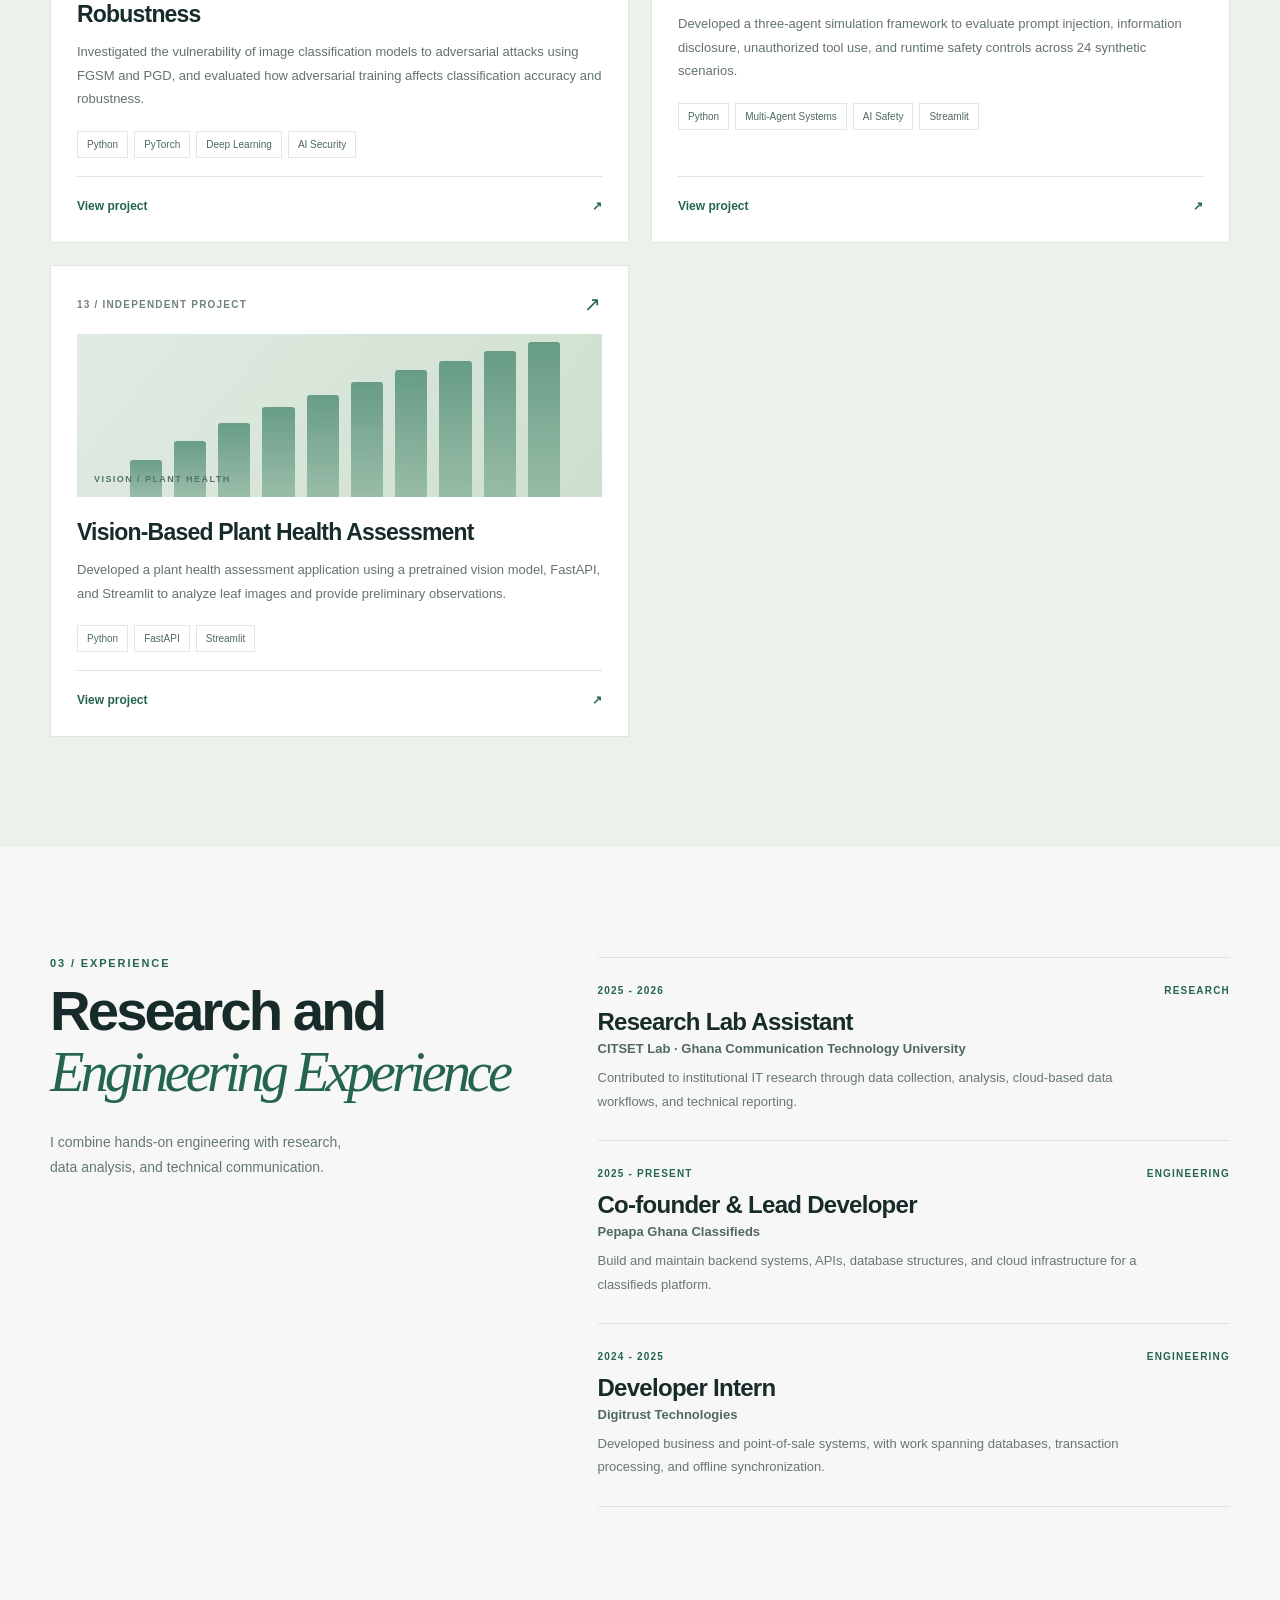
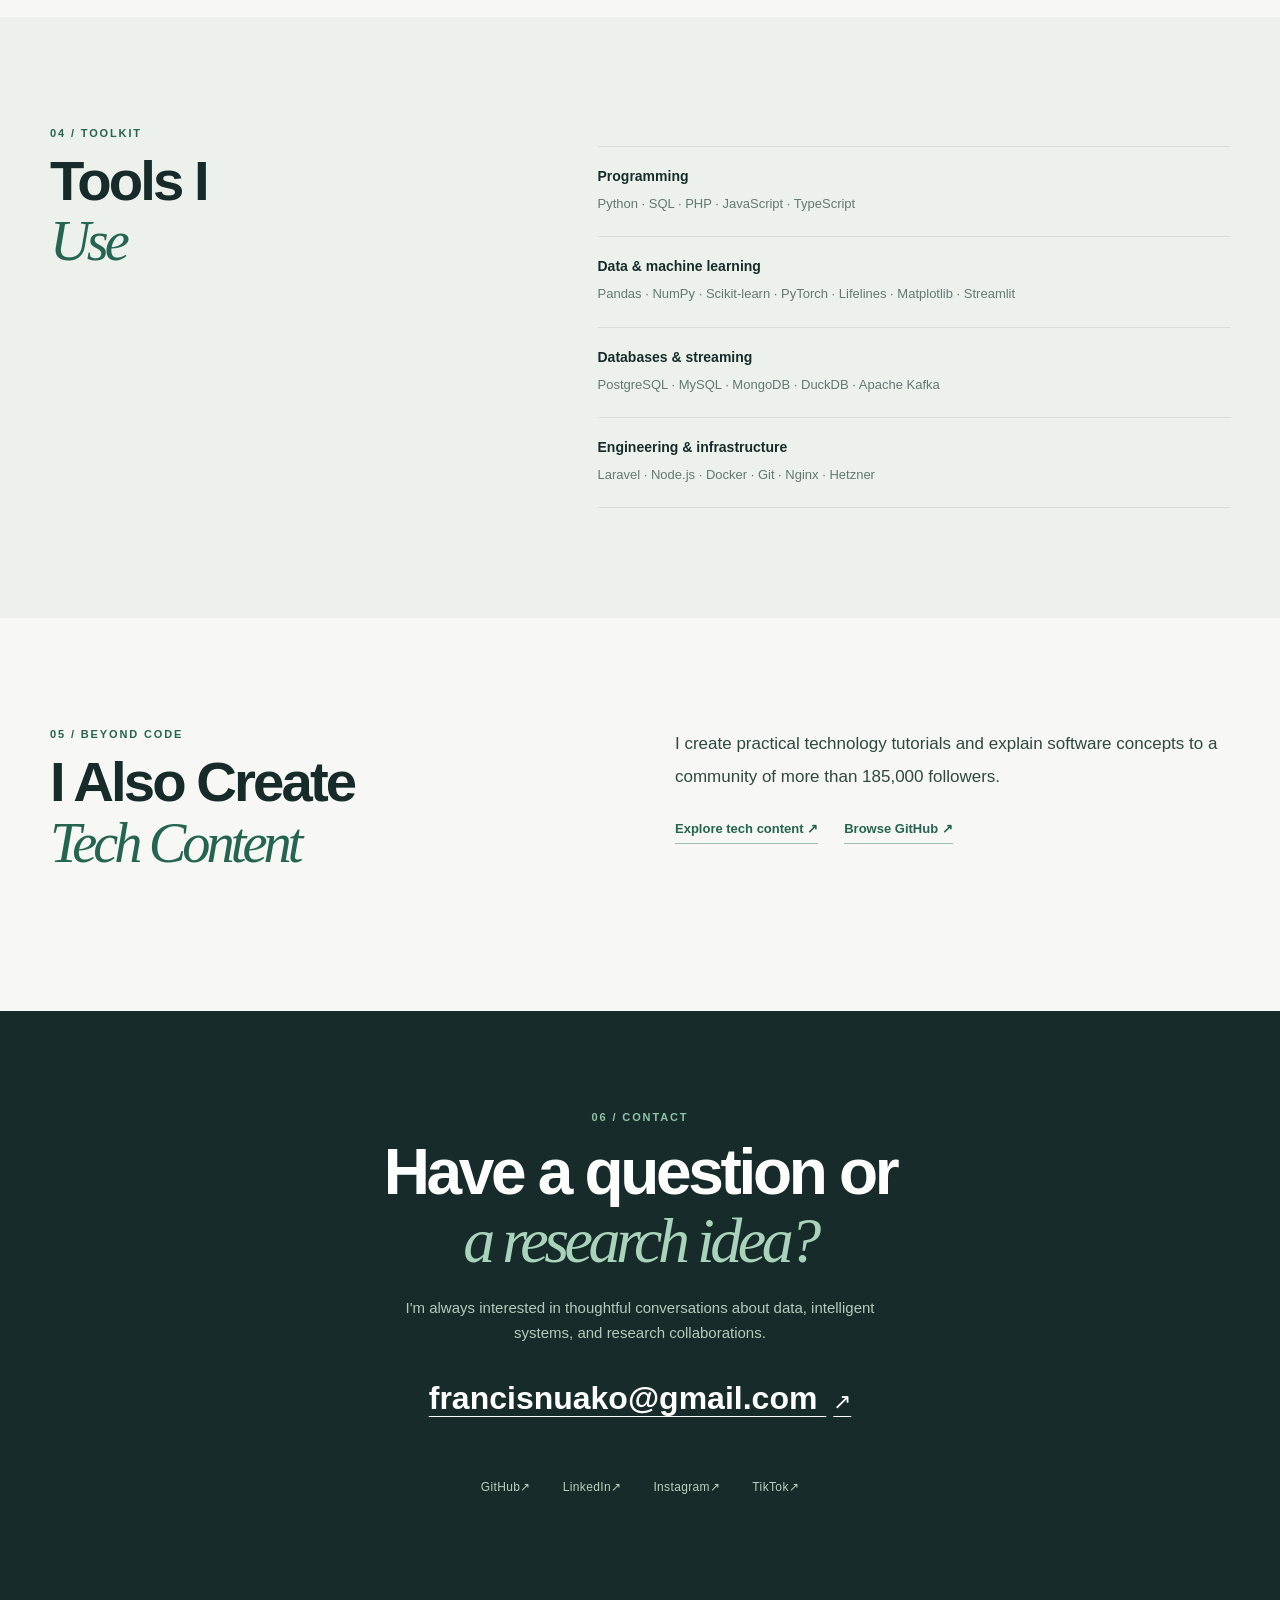
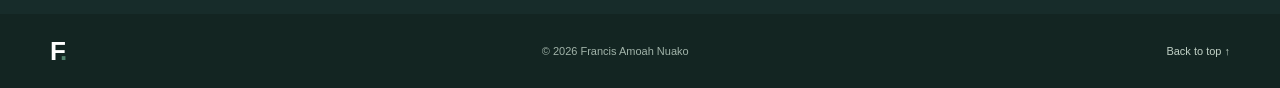
==== commit 5915ef6a: "updates" ====
--- a/index.html
+++ b/index.html
@@ -17,7 +17,7 @@
   <meta property="og:description" content="Explore the academic research, engineering projects, and technical work of Francis Amoah Nuako, an MSc Big Data & IoT candidate and software developer based in Accra, Ghana." />
   <meta property="og:url" content="https://pcboss.me" />
   <meta property="og:image" content="https://pcboss.me/og-preview.png" />
-  <meta property="og:image:alt" content="Francis Amoah Nuako — research, data, and engineering." />
+  <meta property="og:image:alt" content="Francis Amoah Nuako, research, data, and engineering." />
   <meta property="og:image:width" content="1200" />
   <meta property="og:image:height" content="630" />
   <meta name="twitter:card" content="summary_large_image" />
@@ -25,7 +25,7 @@
   <meta name="twitter:description" content="Explore the academic research, engineering projects, and technical work of Francis Amoah Nuako, an MSc Big Data & IoT candidate and software developer based in Accra, Ghana." />
   <meta name="twitter:url" content="https://pcboss.me" />
   <meta name="twitter:image" content="https://pcboss.me/og-preview.png" />
-  <meta name="twitter:image:alt" content="Francis Amoah Nuako — research, data, and engineering." />
+  <meta name="twitter:image:alt" content="Francis Amoah Nuako, research, data, and engineering." />
   <script type="application/ld+json">
   {
     "@context": "https://schema.org",
@@ -59,7 +59,7 @@
   <a class="skip-link" href="#main">Skip to content</a>
   <header class="site-header" id="top">
     <div class="shell nav-row">
-      <a href="#top" class="brand" aria-label="Francis Amoah Nuako — home"><span class="brand-mark">F<span>.</span></span><span class="brand-name">FRANCIS AMOAH NUAKO</span></a>
+      <a href="#top" class="brand" aria-label="Francis Amoah Nuako, home"><span class="brand-mark">F<span>.</span></span><span class="brand-name">FRANCIS AMOAH NUAKO</span></a>
       <nav class="site-nav" aria-label="Main navigation" id="siteNav">
         <a href="#about">About</a>
         <a href="#work">Projects</a>
@@ -76,7 +76,7 @@
       <div class="shell hero-grid">
         <div class="hero-copy">
           <div class="eyebrow"><span class="signal-dot"></span> RESEARCH • ENGINEERING • APPLIED AI</div>
-          <h1 id="hero-title">Curious about data.<br /><em>Driven to build.</em></h1>
+          <h1 id="hero-title" class="visually-hidden">Francis Amoah Nuako</h1>
           <p class="hero-subtitle">I'm <strong>Francis Amoah Nuako</strong>, an MSc Big Data & IoT candidate and software developer based in Accra, Ghana. I work across data analytics, machine learning, software systems, and connected technologies.</p>
           <div class="hero-actions">
             <a class="btn btn-primary" href="#work">Explore my work <span aria-hidden="true">↗</span></a>
@@ -87,18 +87,9 @@
             <span>Open to academic collaboration</span>
           </div>
         </div>
-        <div class="hero-visual" role="img" aria-label="Stylized visualization of a data workflow, from ingestion to machine learning to insights">
-          <div class="visual-topline"><span>DATA / SYSTEMS / INTELLIGENCE</span><span class="visual-code">01—03</span></div>
-          <div class="visual-orbit orbit-one"></div><div class="visual-orbit orbit-two"></div>
-          <div class="pipeline">
-            <div class="pipe-card"><span class="pipe-index">01 / INPUT</span><strong>Data</strong><span>Events · Sensors · Records</span></div>
-            <div class="pipe-connector" aria-hidden="true"><span></span></div>
-            <div class="pipe-card emphasis"><span class="pipe-index">02 / PROCESS</span><strong>Models</strong><span>Analytics · ML · Systems</span></div>
-            <div class="pipe-connector" aria-hidden="true"><span></span></div>
-            <div class="pipe-card"><span class="pipe-index">03 / OUTPUT</span><strong>Insights</strong><span>Decisions · Applications</span></div>
-          </div>
-          <div class="visual-bottom"><span>THE INTERSECTION OF RESEARCH & PRACTICE</span><span>↗</span></div>
-        </div>
+        <figure class="hero-photo">
+          <img src="/images/francis-amoah-nuako-portrait.jpg" alt="Portrait of Francis Amoah Nuako" width="666" height="1000" fetchpriority="high" />
+        </figure>
       </div>
     </section>
 
@@ -125,7 +116,7 @@
 
     <section class="section section-muted" id="work" aria-labelledby="work-heading">
       <div class="shell">
-        <div class="section-heading-row"><div><p class="overline">02 / SELECTED WORK</p><h2 id="work-heading">Research and<br /><em>things I've built.</em></h2></div><p class="section-side-note">Thesis research, coursework, independent projects, and professional engineering. More experiments live on <a href="https://github.com/pcb2k18" target="_blank" rel="noopener noreferrer">GitHub ↗</a>.</p></div>
+        <div class="section-heading-row"><div><p class="overline">02 / SELECTED WORK</p><h2 id="work-heading">Research and<br /><em>things I've built.</em></h2></div><p class="section-side-note">A selection of projects from my MSc research, coursework, and independent software development. You can also visit my <a href="https://github.com/pcb2k18" target="_blank" rel="noopener noreferrer">GitHub profile</a>.</p></div>
         <div class="project-grid">
           <article class="project-card featured" data-kind="thesis" data-area="data-science">
             <div class="project-header"><span class="project-number">01 / Thesis research</span><span class="project-symbol" aria-hidden="true">↗</span></div>
@@ -158,6 +149,7 @@
             <p>Leading development of a listings platform, including structured category data, REST APIs, filtering, and cloud-based deployments.</p>
             <div class="tag-list"><span>Laravel</span><span>SQL</span><span>APIs</span><span>Hetzner</span></div>
             <span class="project-footnote">Co-founder & Lead Developer</span>
+            <a class="project-link" href="https://pepapa.com.gh" target="_blank" rel="noopener noreferrer">Visit Website <span aria-hidden="true">↗</span></a>
           </article>
           <article class="project-card" data-kind="independent" data-area="data-science">
             <div class="project-header"><span class="project-number">05 / Independent project</span><span class="project-symbol" aria-hidden="true">↗</span></div>
@@ -223,33 +215,40 @@
             <div class="tag-list"><span>Python</span><span>Multi-Agent Systems</span><span>AI Safety</span><span>Streamlit</span></div>
             <a class="project-link" href="/projects/multi-agent-ai-safety/">View project <span aria-hidden="true">↗</span></a>
           </article>
-        </div>
-        <p class="work-note">Cards are labeled as thesis research, coursework, an independent project, or professional engineering. Public repositories are linked; unpublished results are not included.</p>
+          <article class="project-card" data-kind="independent" data-area="ai">
+            <div class="project-header"><span class="project-number">13 / Independent project</span><span class="project-symbol" aria-hidden="true">↗</span></div>
+            <div class="project-art forecast-art" aria-hidden="true"><div class="bar-chart"><i style="height:24%"></i><i style="height:36%"></i><i style="height:48%"></i><i style="height:58%"></i><i style="height:66%"></i><i style="height:74%"></i><i style="height:82%"></i><i style="height:88%"></i><i style="height:94%"></i><i style="height:100%"></i></div><span class="art-label">VISION / PLANT HEALTH</span></div>
+            <h3>Vision-Based Plant Health Assessment</h3>
+            <p>Developed a plant health assessment application using a pretrained vision model, FastAPI, and Streamlit to analyze leaf images and provide preliminary observations.</p>
+            <div class="tag-list"><span>Python</span><span>FastAPI</span><span>Streamlit</span></div>
+            <a class="project-link" href="/projects/vision-plant-health-assessment/">View project <span aria-hidden="true">↗</span></a>
+          </article>
+        </div>
       </div>
     </section>
 
     <section class="section research" id="experience" aria-labelledby="experience-heading">
       <div class="shell split-section">
-        <div class="section-intro"><p class="overline">03 / EXPERIENCE</p><h2 id="experience-heading">Research meets<br /><em>real-world systems.</em></h2><p class="side-text">I combine hands-on engineering with research, data analysis, and technical communication.</p></div>
+        <div class="section-intro"><p class="overline">03 / EXPERIENCE</p><h2 id="experience-heading">Research and<br /><em>Engineering Experience</em></h2><p class="side-text">I combine hands-on engineering with research, data analysis, and technical communication.</p></div>
         <div class="timeline">
-          <div class="timeline-item"><div class="timeline-meta"><span>2025 – 2026</span><span>Research</span></div><h3>Research Assistant</h3><p class="timeline-org">CITSET Lab · Ghana Communication Technology University</p><p>Contributed to institutional IT research through data collection, analysis, cloud-based data workflows, and technical reporting.</p></div>
-          <div class="timeline-item"><div class="timeline-meta"><span>2025 – Present</span><span>Engineering</span></div><h3>Co-founder & Lead Developer</h3><p class="timeline-org">Pepapa Ghana Classifieds</p><p>Build and maintain backend systems, APIs, database structures, and cloud infrastructure for a classifieds platform.</p></div>
-          <div class="timeline-item"><div class="timeline-meta"><span>2024 – 2025</span><span>Engineering</span></div><h3>Developer Intern</h3><p class="timeline-org">Digitrust Technologies</p><p>Developed business and point-of-sale systems, with work spanning databases, transaction processing, and offline synchronization.</p></div>
+          <div class="timeline-item"><div class="timeline-meta"><span>2025 - 2026</span><span>Research</span></div><h3>Research Lab Assistant</h3><p class="timeline-org">CITSET Lab · Ghana Communication Technology University</p><p>Contributed to institutional IT research through data collection, analysis, cloud-based data workflows, and technical reporting.</p></div>
+          <div class="timeline-item"><div class="timeline-meta"><span>2025 - Present</span><span>Engineering</span></div><h3>Co-founder & Lead Developer</h3><p class="timeline-org">Pepapa Ghana Classifieds</p><p>Build and maintain backend systems, APIs, database structures, and cloud infrastructure for a classifieds platform.</p></div>
+          <div class="timeline-item"><div class="timeline-meta"><span>2024 - 2025</span><span>Engineering</span></div><h3>Developer Intern</h3><p class="timeline-org">Digitrust Technologies</p><p>Developed business and point-of-sale systems, with work spanning databases, transaction processing, and offline synchronization.</p></div>
         </div>
       </div>
     </section>
 
     <section class="section section-muted expertise" id="skills" aria-labelledby="skills-heading">
       <div class="shell split-section">
-        <div class="section-intro"><p class="overline">04 / TOOLKIT</p><h2 id="skills-heading">Tools of the<br /><em>trade.</em></h2></div>
-        <div class="skills-stack"><div class="skill-row"><h3>Programming</h3><p>Python · SQL · PHP · JavaScript · TypeScript</p></div><div class="skill-row"><h3>Data & machine learning</h3><p>Pandas · NumPy · Scikit-learn · Streamlit</p></div><div class="skill-row"><h3>Databases & streaming</h3><p>PostgreSQL · MySQL · MongoDB · Apache Kafka</p></div><div class="skill-row"><h3>Engineering & infrastructure</h3><p>Laravel · Node.js · Docker · Git · Nginx · Hetzner</p></div></div>
+        <div class="section-intro"><p class="overline">04 / TOOLKIT</p><h2 id="skills-heading">Tools I<br /><em>Use</em></h2></div>
+        <div class="skills-stack"><div class="skill-row"><h3>Programming</h3><p>Python · SQL · PHP · JavaScript · TypeScript</p></div><div class="skill-row"><h3>Data & machine learning</h3><p>Pandas · NumPy · Scikit-learn · PyTorch · Lifelines · Matplotlib · Streamlit</p></div><div class="skill-row"><h3>Databases & streaming</h3><p>PostgreSQL · MySQL · MongoDB · DuckDB · Apache Kafka</p></div><div class="skill-row"><h3>Engineering & infrastructure</h3><p>Laravel · Node.js · Docker · Git · Nginx · Hetzner</p></div></div>
       </div>
     </section>
 
     <section class="section beyond" aria-labelledby="beyond-heading">
       <div class="shell beyond-grid">
-        <div><p class="overline">05 / BEYOND CODE</p><h2 id="beyond-heading">Technology is better<br /><em>when it's shared.</em></h2></div>
-        <div><p>I create practical technology tutorials and explain software concepts to a community of more than 185,000 followers.</p><div class="beyond-links"><a href="https://www.tiktok.com/@pcboss_dollar1" target="_blank" rel="noopener noreferrer">Explore tech content <span aria-hidden="true">↗</span></a><a href="https://github.com/pcb2k18" target="_blank" rel="noopener noreferrer">Browse GitHub <span aria-hidden="true">↗</span></a></div><div class="beyond-note"><strong>Also</strong> · ICT Committee Chairperson, UHAS SRC (2017) · Guest Speaker, CreativeNook X Spaces (2025)</div></div>
+        <div><p class="overline">05 / BEYOND CODE</p><h2 id="beyond-heading">I Also Create<br /><em>Tech Content</em></h2></div>
+        <div><p>I create practical technology tutorials and explain software concepts to a community of more than 185,000 followers.</p><div class="beyond-links"><a href="https://www.tiktok.com/@pcboss_dollar1" target="_blank" rel="noopener noreferrer">Explore tech content <span aria-hidden="true">↗</span></a><a href="https://github.com/pcb2k18" target="_blank" rel="noopener noreferrer">Browse GitHub <span aria-hidden="true">↗</span></a></div></div>
       </div>
     </section>
 
--- a/styles.css
+++ b/styles.css
@@ -1,5 +1,6 @@
 :root{--ink:#172c2a;--ink-2:#304742;--sub:#667772;--paper:#f7f8f5;--white:#fff;--mute:#edf1ec;--line:#dce4dd;--green:#246450;--mint:#c9e5d6;--warm:#eef0e9;--max:1180px}
-*{box-sizing:border-box}html{scroll-behavior:smooth}body{margin:0;background:var(--paper);color:var(--ink);font-family:Inter,ui-sans-serif,-apple-system,BlinkMacSystemFont,"Segoe UI",sans-serif;-webkit-font-smoothing:antialiased}a{color:inherit}a:focus-visible,button:focus-visible{outline:3px solid #85bfa2;outline-offset:4px}::selection{background:var(--mint);color:var(--ink)}.shell{width:min(calc(100% - 80px),var(--max));margin-inline:auto}.section{padding:110px 0;scroll-margin-top:90px}.skip-link{position:absolute;top:-100px;left:16px;background:#fff;padding:12px;z-index:100}.skip-link:focus{top:15px}h1,h2,h3,p{margin-top:0}h1,h2{letter-spacing:-.052em}h1{font-size:clamp(3.4rem,6.2vw,6.4rem);line-height:1.03;font-weight:600;margin:24px 0 28px}h2{font-size:clamp(2.7rem,4.4vw,4.35rem);font-weight:600;line-height:1.07;margin:12px 0 28px}h1 em,h2 em{font-weight:400;font-family:Georgia,"Times New Roman",serif;letter-spacing:-.07em;color:var(--green)}.site-header{position:sticky;top:0;z-index:50;background:rgba(247,248,245,.96);border-bottom:1px solid var(--line);backdrop-filter:blur(16px)}.nav-row{height:82px;display:flex;align-items:center;justify-content:space-between;gap:26px}.brand{text-decoration:none;display:flex;align-items:center;gap:14px;white-space:nowrap}.brand-mark,.footer-brand{font-size:37px;line-height:1;font-weight:800;letter-spacing:-.12em}.brand-mark span,.footer-brand span{color:#52826d}.brand-name{font-size:11px;letter-spacing:.16em;font-weight:800}.site-nav{display:flex;align-items:center;gap:31px}.site-nav a,.nav-contact{font-size:13px;font-weight:650;text-decoration:none}.site-nav a{color:#536962}.site-nav a:hover,.nav-contact:hover{color:var(--green)}.nav-contact{border-bottom:1px solid var(--ink);padding:10px 0;white-space:nowrap}.nav-contact span{padding-left:6px}.menu-toggle{display:none;border:0;background:none;padding:12px;cursor:pointer}.menu-toggle span{display:block;height:2px;width:22px;background:var(--ink);margin:4px}.hero{padding:94px 0 100px}.hero-grid{display:grid;grid-template-columns:1.17fr .83fr;gap:52px;align-items:center;min-height:558px}.eyebrow,.overline{font-size:11px;font-weight:800;letter-spacing:.17em;color:var(--green)}.eyebrow{display:inline-flex;align-items:center;gap:10px}.signal-dot,.small-circle{display:inline-block;background:#4e9d77;border-radius:50%}.signal-dot{width:7px;height:7px;box-shadow:0 0 0 5px #dcefe4}.hero-subtitle{font-size:17px;line-height:1.85;color:#4c645d;max-width:595px;margin-bottom:36px}.hero-subtitle strong{color:var(--ink);font-weight:700}.hero-actions{display:flex;gap:12px;flex-wrap:wrap}.btn{display:inline-flex;align-items:center;justify-content:center;gap:20px;padding:17px 21px;border:1px solid var(--ink);text-decoration:none;font-size:13px;font-weight:750;transition:transform .2s,background .2s}.btn:hover{transform:translateY(-2px)}.btn-primary{background:var(--ink);color:#fff}.btn-primary:hover{background:var(--green)}.btn-outline{background:transparent}.btn-outline:hover{background:#e6eee7}.hero-mini{display:flex;gap:28px;flex-wrap:wrap;font-size:11px;letter-spacing:.03em;color:#798a84;margin-top:41px}.small-circle{height:6px;width:6px;margin-right:7px}.hero-visual{background:#e8eee7;position:relative;min-height:525px;border:1px solid #d6e0d7;overflow:hidden;padding:28px;display:flex;flex-direction:column;justify-content:space-between;isolation:isolate}.hero-visual:before{content:"";position:absolute;inset:0;background:linear-gradient(150deg,transparent 15%,#c9e1d7 110%);z-index:-2}.hero-visual:after{content:"";position:absolute;inset:0;background-image:linear-gradient(#48786613 1px,transparent 1px),linear-gradient(90deg,#48786613 1px,transparent 1px);background-size:28px 28px;z-index:-1}.visual-topline,.visual-bottom{display:flex;justify-content:space-between;color:#608373;font-size:10px;letter-spacing:.12em;font-weight:750}.visual-code{color:#356e58}.visual-bottom{align-items:center}.visual-bottom span:last-child{font-size:25px}.visual-orbit{position:absolute;border-radius:50%;border:1px solid #71a88e55;left:50%;top:47%;transform:translate(-50%,-50%);z-index:-1}.orbit-one{width:420px;height:420px}.orbit-two{width:590px;height:590px}.pipeline{display:flex;flex-direction:column;align-items:center;justify-content:center;margin:12px auto;width:100%;max-width:300px}.pipe-card{border:1px solid #bbcdc0;background:#ffffffd8;box-shadow:0 10px 38px #3b604617;width:100%;padding:16px 20px;display:flex;flex-direction:column;gap:5px}.pipe-index{font-size:9px;font-weight:800;letter-spacing:.13em;color:#759288}.pipe-card strong{font-size:24px;letter-spacing:-.04em;font-weight:750}.pipe-card>span:last-child{font-size:11px;color:#65766e}.pipe-card.emphasis{background:var(--ink);color:white;border-color:var(--ink);transform:translateX(18px)}.pipe-card.emphasis .pipe-index,.pipe-card.emphasis>span:last-child{color:#b0cfc0}.pipe-connector{height:23px;width:1px;background:#97b2a2;position:relative}.pipe-connector span{position:absolute;height:5px;width:5px;border-right:1px solid #97b2a2;border-bottom:1px solid #97b2a2;transform:rotate(45deg);bottom:2px;left:-2px}.quick-facts{background:var(--ink);color:#e9f1e9;padding:29px 0}.facts-row{display:flex;align-items:center;justify-content:space-between;gap:15px;white-space:nowrap;font-size:11px;letter-spacing:.13em;font-weight:750}.facts-sep{color:#80a693;font-size:16px}.split-section{display:grid;grid-template-columns:.85fr 1.15fr;gap:80px}.about-body{padding-top:25px}.about-body>p,.beyond-grid>div:last-child>p{font-size:17px;line-height:1.9;color:var(--ink-2);margin-bottom:22px}.education-list{margin-top:37px;border-top:1px solid var(--line)}.edu-row{display:flex;gap:34px;padding:21px 0;border-bottom:1px solid var(--line);align-items:start}.edu-year{min-width:72px;font-size:13px;font-weight:700;color:var(--green)}.edu-year small{display:block;font-size:10px;font-weight:500;margin-top:5px}.edu-row div{display:flex;flex-direction:column;gap:7px}.edu-row div strong{font-size:14px}.edu-row div span{font-size:12px;color:var(--sub)}.section-muted{background:#edf1eb}.section-heading-row{display:flex;justify-content:space-between;align-items:end;gap:60px;margin-bottom:42px}.section-heading-row h2{margin-bottom:0}.section-side-note{color:var(--sub);max-width:310px;font-size:14px;line-height:1.8}.section-side-note a{color:var(--green);font-weight:700;text-underline-offset:3px}.project-grid{display:grid;grid-template-columns:repeat(2,minmax(0,1fr));gap:22px;align-items:stretch}.project-card{background:#fff;border:1px solid #dfe6df;padding:26px 26px 22px;display:flex;flex-direction:column;min-width:0;transition:transform .2s,box-shadow .2s,border-color .2s}.project-card>*{min-width:0}.project-card:hover,.project-card:focus-within{transform:translateY(-3px);border-color:#b7cfc0;box-shadow:0 16px 36px #18352a14}.project-card.featured{box-shadow:inset 0 3px 0 var(--green)}.project-card.featured:hover,.project-card.featured:focus-within{box-shadow:inset 0 3px 0 var(--green),0 16px 36px #18352a14}.project-header{display:flex;align-items:center;justify-content:space-between;gap:12px;font-size:10px;letter-spacing:.12em;font-weight:800;color:#71837b;margin-bottom:18px;text-transform:uppercase}.project-number{min-width:0}.project-symbol{font-size:20px;color:var(--green);font-weight:400;flex:none;transition:transform .2s}.project-card:hover .project-symbol,.project-card:focus-within .project-symbol{transform:translate(2px,-2px)}.project-art{height:163px;background:#e6eee6;margin-bottom:21px;position:relative;overflow:hidden}.project-art .art-label{position:absolute;bottom:13px;left:17px;font-size:9px;letter-spacing:.16em;color:#537565;font-weight:800}.forecast-art{background:linear-gradient(130deg,#e1ebe2,#cddfce)}.bar-chart{display:flex;align-items:end;gap:12px;position:absolute;bottom:0;left:10%;width:82%;height:155px;opacity:.75}.bar-chart i{background:linear-gradient(#43856b,#86b09a);width:9%;border-radius:3px 3px 0 0}.reco-art{background:#e4ecec}.reco-dot{position:absolute;background:#568e86;border:8px solid #fff;border-radius:50%;box-shadow:0 3px 13px #345b4b20;z-index:2}.dot-a{height:68px;width:68px;top:32px;left:15%}.dot-b{height:47px;width:47px;top:73px;left:48%}.dot-c{height:63px;width:63px;top:16px;right:14%}.dot-d{height:26px;width:26px;top:114px;right:25%;border-width:5px}.reco-line{position:absolute;height:1px;background:#8bb2a4;transform-origin:left center;z-index:1}.line-a{top:83px;left:22%;width:170px;transform:rotate(10deg)}.line-b{top:56px;left:58%;width:130px;transform:rotate(-24deg)}.line-c{top:107px;left:55%;width:116px;transform:rotate(17deg)}.iot-art{background:linear-gradient(145deg,#e9ede1,#cfdfd2)}.iot-sensor{position:absolute;left:42%;top:25px;border:2px solid #517868;border-radius:7px;width:86px;height:108px;display:flex;justify-content:center;align-items:center;background:#eef5ec;color:#2a5a44;font-size:25px;font-weight:800;box-shadow:0 7px 16px #335a461c}.sensor-light{position:absolute;top:9px;right:9px;width:7px;height:7px;background:#4aa67a;border-radius:50%}.iot-wave{border-radius:50%;border:2px solid #7cac90;position:absolute;left:calc(42% + 43px);top:75px;transform:translate(-50%,-50%)}.w1{height:154px;width:154px}.w2{height:240px;width:240px;opacity:.55}.w3{height:326px;width:326px;opacity:.25}.systems-art{background:#e1e9eb}.system-box{position:absolute;border:1px solid #89a7ae;color:#466d75;background:#f8faf9;display:grid;place-items:center;font-size:12px;letter-spacing:.12em;font-weight:700}.main-box{height:81px;width:140px;left:calc(50% - 70px);top:34px;border-color:#487f78;background:#376d62;color:#fff}.top-box{height:50px;width:66px;left:15%;top:48px}.bottom-box{height:50px;width:66px;right:15%;top:48px}.systems-art:before,.systems-art:after{content:"";position:absolute;height:1px;background:#8bada5;top:73px}.systems-art:before{left:29%;width:25%}.systems-art:after{right:28%;width:26%}.project-card h3{font-size:23px;line-height:1.22;font-weight:700;letter-spacing:-.035em;margin:0 0 12px}.project-card h3{overflow-wrap:break-word}.project-card>p{font-size:13px;line-height:1.82;color:#63736e;margin:0 0 20px}.tag-list{display:flex;gap:6px;flex-wrap:wrap;margin-bottom:18px}.tag-list span{border:1px solid #e1e7e2;padding:7px 9px;font-size:10px;color:#4e6a5d}.project-link,.project-footnote{margin-top:auto}.project-link{font-size:12px;text-decoration:none;color:var(--green);font-weight:750;display:flex;justify-content:space-between;align-items:center;gap:12px;min-height:44px;padding-top:14px;border-top:1px solid var(--line)}.project-link:hover{text-decoration:underline}.project-footnote{border-top:1px solid var(--line);padding-top:16px;font-size:11px;color:#7a8c84;font-weight:650}.work-note{margin:26px 0 0;max-width:62ch;font-size:12px;line-height:1.7;color:#8a9990}.side-text{font-size:14px;line-height:1.8;color:var(--sub);max-width:300px}.timeline{border-top:1px solid var(--line)}.timeline-item{padding:27px 0;border-bottom:1px solid var(--line)}.timeline-meta{display:flex;justify-content:space-between;color:var(--green);text-transform:uppercase;letter-spacing:.12em;font-size:10px;font-weight:800}.timeline-item h3{font-size:24px;letter-spacing:-.03em;margin:12px 0 5px}.timeline-org{font-size:13px;font-weight:700;color:#506960;margin:0 0 10px}.timeline-item>p:last-child{font-size:13px;color:var(--sub);line-height:1.8;max-width:540px;margin:0}.skills-stack{padding-top:19px}.skill-row{padding:21px 0;border-bottom:1px solid #d4ded4}.skill-row:first-child{border-top:1px solid #d4ded4}.skill-row h3{font-size:14px;margin-bottom:8px}.skill-row p{font-size:13px;line-height:1.8;color:var(--sub);margin:0}.beyond-grid{display:grid;grid-template-columns:1fr 1fr;gap:70px}.beyond-links{display:flex;gap:26px;flex-wrap:wrap;margin-top:28px}.beyond-links a{font-size:13px;font-weight:700;color:var(--green);text-decoration:none;border-bottom:1px solid #9dbdad;padding-bottom:7px}.beyond-links a:hover{color:var(--ink)}.beyond-note{font-size:11px;line-height:1.8;color:#8c9a92;margin-top:28px}.beyond-note strong{color:var(--ink)}.contact{background:var(--ink);color:#fff;padding:100px 0 105px;text-align:center;scroll-margin-top:80px}.contact .overline{color:#92c3a8}.contact h2{font-size:clamp(2.9rem,5vw,5.25rem);margin:15px 0 19px}.contact h2 em{color:#a9d3ba}.contact-inner>p:not(.overline){font-size:15px;line-height:1.7;color:#b7c9bd;max-width:475px;margin:0 auto 34px}.contact-email{font-size:clamp(1.1rem,2.9vw,2rem);font-weight:550;text-underline-offset:7px;text-decoration-thickness:1px}.contact-email span{font-size:.7em;margin-left:7px}.contact-social{display:flex;flex-wrap:wrap;align-items:center;justify-content:center;gap:4px 28px;list-style:none;margin:48px 0 0;padding:0}.contact-social a{color:#b9d0c0;text-decoration:none;font-size:12px;letter-spacing:.03em;display:inline-flex;align-items:center;justify-content:center;min-height:44px;padding:0 2px;white-space:nowrap}.contact-social a:hover,.contact-social a:focus-visible{color:#fff}.site-footer{background:#132522;color:#a1b3a9}.footer-row{display:flex;align-items:center;justify-content:space-between;padding:24px 0;font-size:11px}.footer-brand{color:#fff;text-decoration:none;font-size:26px}.footer-row>a:last-child{color:#c1d1c6;text-decoration:none}
+*{box-sizing:border-box}html{scroll-behavior:smooth}body{margin:0;background:var(--paper);color:var(--ink);font-family:Inter,ui-sans-serif,-apple-system,BlinkMacSystemFont,"Segoe UI",sans-serif;-webkit-font-smoothing:antialiased}a{color:inherit}a:focus-visible,button:focus-visible{outline:3px solid #85bfa2;outline-offset:4px}::selection{background:var(--mint);color:var(--ink)}.shell{width:min(calc(100% - 80px),var(--max));margin-inline:auto}.section{padding:110px 0;scroll-margin-top:90px}.skip-link{position:absolute;top:-100px;left:16px;background:#fff;padding:12px;z-index:100}.skip-link:focus{top:15px}h1,h2,h3,p{margin-top:0}h1,h2{letter-spacing:-.052em}h1{font-size:clamp(3.4rem,6.2vw,6.4rem);line-height:1.03;font-weight:600;margin:24px 0 28px}h2{font-size:clamp(2.7rem,4.4vw,4.35rem);font-weight:600;line-height:1.07;margin:12px 0 28px}h1 em,h2 em{font-weight:400;font-family:Georgia,"Times New Roman",serif;letter-spacing:-.07em;color:var(--green)}.site-header{position:sticky;top:0;z-index:50;background:rgba(247,248,245,.96);border-bottom:1px solid var(--line);backdrop-filter:blur(16px)}.nav-row{height:82px;display:flex;align-items:center;justify-content:space-between;gap:26px}.brand{text-decoration:none;display:flex;align-items:center;gap:14px;white-space:nowrap}.brand-mark,.footer-brand{font-size:37px;line-height:1;font-weight:800;letter-spacing:-.12em}.brand-mark span,.footer-brand span{color:#52826d}.brand-name{font-size:11px;letter-spacing:.16em;font-weight:800}.site-nav{display:flex;align-items:center;gap:31px}.site-nav a,.nav-contact{font-size:13px;font-weight:650;text-decoration:none}.site-nav a{color:#536962}.site-nav a:hover,.nav-contact:hover{color:var(--green)}.nav-contact{border-bottom:1px solid var(--ink);padding:10px 0;white-space:nowrap}.nav-contact span{padding-left:6px}.menu-toggle{display:none;border:0;background:none;padding:12px;cursor:pointer}.menu-toggle span{display:block;height:2px;width:22px;background:var(--ink);margin:4px}.hero{padding:94px 0 100px}.hero-grid{display:grid;grid-template-columns:1.17fr .83fr;gap:52px;align-items:center;min-height:558px}.eyebrow,.overline{font-size:11px;font-weight:800;letter-spacing:.17em;color:var(--green)}.eyebrow{display:inline-flex;align-items:center;gap:10px}.signal-dot,.small-circle{display:inline-block;background:#4e9d77;border-radius:50%}.signal-dot{width:7px;height:7px;box-shadow:0 0 0 5px #dcefe4}.hero-subtitle{font-size:17px;line-height:1.85;color:#4c645d;max-width:595px;margin-bottom:36px}.hero-subtitle strong{color:var(--ink);font-weight:700}.hero-actions{display:flex;gap:12px;flex-wrap:wrap}.btn{display:inline-flex;align-items:center;justify-content:center;gap:20px;padding:17px 21px;border:1px solid var(--ink);text-decoration:none;font-size:13px;font-weight:750;transition:transform .2s,background .2s}.btn:hover{transform:translateY(-2px)}.btn-primary{background:var(--ink);color:#fff}.btn-primary:hover{background:var(--green)}.btn-outline{background:transparent}.btn-outline:hover{background:#e6eee7}.hero-mini{display:flex;gap:28px;flex-wrap:wrap;font-size:11px;letter-spacing:.03em;color:#798a84;margin-top:41px}.small-circle{height:6px;width:6px;margin-right:7px}.hero-visual{background:#e8eee7;position:relative;min-height:525px;border:1px solid #d6e0d7;overflow:hidden;padding:28px;display:flex;flex-direction:column;justify-content:space-between;isolation:isolate}.hero-visual:before{content:"";position:absolute;inset:0;background:linear-gradient(150deg,transparent 15%,#c9e1d7 110%);z-index:-2}.hero-visual:after{content:"";position:absolute;inset:0;background-image:linear-gradient(#48786613 1px,transparent 1px),linear-gradient(90deg,#48786613 1px,transparent 1px);background-size:28px 28px;z-index:-1}.visual-topline,.visual-bottom{display:flex;justify-content:space-between;color:#608373;font-size:10px;letter-spacing:.12em;font-weight:750}.visual-code{color:#356e58}.visual-bottom{align-items:center}.visual-bottom span:last-child{font-size:25px}.visual-orbit{position:absolute;border-radius:50%;border:1px solid #71a88e55;left:50%;top:47%;transform:translate(-50%,-50%);z-index:-1}.orbit-one{width:420px;height:420px}.orbit-two{width:590px;height:590px}.pipeline{display:flex;flex-direction:column;align-items:center;justify-content:center;margin:12px auto;width:100%;max-width:300px}.pipe-card{border:1px solid #bbcdc0;background:#ffffffd8;box-shadow:0 10px 38px #3b604617;width:100%;padding:16px 20px;display:flex;flex-direction:column;gap:5px}.pipe-index{font-size:9px;font-weight:800;letter-spacing:.13em;color:#759288}.pipe-card strong{font-size:24px;letter-spacing:-.04em;font-weight:750}.pipe-card>span:last-child{font-size:11px;color:#65766e}.pipe-card.emphasis{background:var(--ink);color:white;border-color:var(--ink);transform:translateX(18px)}.pipe-card.emphasis .pipe-index,.pipe-card.emphasis>span:last-child{color:#b0cfc0}.pipe-connector{height:23px;width:1px;background:#97b2a2;position:relative}.pipe-connector span{position:absolute;height:5px;width:5px;border-right:1px solid #97b2a2;border-bottom:1px solid #97b2a2;transform:rotate(45deg);bottom:2px;left:-2px}.visually-hidden{position:absolute;width:1px;height:1px;overflow:hidden;clip:rect(0 0 0 0);clip-path:inset(50%);white-space:nowrap}.hero-copy .hero-subtitle{margin-top:26px}.hero-photo{margin:0;width:100%;max-width:520px;justify-self:end;aspect-ratio:1/1;border-radius:16px;overflow:hidden;border:1px solid #d6e0d7;background:#e8eee7}.hero-photo img{display:block;width:100%;height:100%;object-fit:cover;object-position:50% 22%}@media(max-width:760px){.hero-photo{justify-self:center}}
+.quick-facts{background:var(--ink);color:#e9f1e9;padding:29px 0}.facts-row{display:flex;align-items:center;justify-content:space-between;gap:15px;white-space:nowrap;font-size:11px;letter-spacing:.13em;font-weight:750}.facts-sep{color:#80a693;font-size:16px}.split-section{display:grid;grid-template-columns:.85fr 1.15fr;gap:80px}.about-body{padding-top:25px}.about-body>p,.beyond-grid>div:last-child>p{font-size:17px;line-height:1.9;color:var(--ink-2);margin-bottom:22px}.education-list{margin-top:37px;border-top:1px solid var(--line)}.edu-row{display:flex;gap:34px;padding:21px 0;border-bottom:1px solid var(--line);align-items:start}.edu-year{min-width:72px;font-size:13px;font-weight:700;color:var(--green)}.edu-year small{display:block;font-size:10px;font-weight:500;margin-top:5px}.edu-row div{display:flex;flex-direction:column;gap:7px}.edu-row div strong{font-size:14px}.edu-row div span{font-size:12px;color:var(--sub)}.section-muted{background:#edf1eb}.section-heading-row{display:flex;justify-content:space-between;align-items:end;gap:60px;margin-bottom:42px}.section-heading-row h2{margin-bottom:0}.section-side-note{color:var(--sub);max-width:310px;font-size:14px;line-height:1.8}.section-side-note a{color:var(--green);font-weight:700;text-underline-offset:3px}.project-grid{display:grid;grid-template-columns:repeat(2,minmax(0,1fr));gap:22px;align-items:stretch}.project-card{background:#fff;border:1px solid #dfe6df;padding:26px 26px 22px;display:flex;flex-direction:column;min-width:0;transition:transform .2s,box-shadow .2s,border-color .2s}.project-card>*{min-width:0}.project-card:hover,.project-card:focus-within{transform:translateY(-3px);border-color:#b7cfc0;box-shadow:0 16px 36px #18352a14}.project-card.featured{box-shadow:inset 0 3px 0 var(--green)}.project-card.featured:hover,.project-card.featured:focus-within{box-shadow:inset 0 3px 0 var(--green),0 16px 36px #18352a14}.project-header{display:flex;align-items:center;justify-content:space-between;gap:12px;font-size:10px;letter-spacing:.12em;font-weight:800;color:#71837b;margin-bottom:18px;text-transform:uppercase}.project-number{min-width:0}.project-symbol{font-size:20px;color:var(--green);font-weight:400;flex:none;transition:transform .2s}.project-card:hover .project-symbol,.project-card:focus-within .project-symbol{transform:translate(2px,-2px)}.project-art{height:163px;background:#e6eee6;margin-bottom:21px;position:relative;overflow:hidden}.project-art .art-label{position:absolute;bottom:13px;left:17px;font-size:9px;letter-spacing:.16em;color:#537565;font-weight:800}.forecast-art{background:linear-gradient(130deg,#e1ebe2,#cddfce)}.bar-chart{display:flex;align-items:end;gap:12px;position:absolute;bottom:0;left:10%;width:82%;height:155px;opacity:.75}.bar-chart i{background:linear-gradient(#43856b,#86b09a);width:9%;border-radius:3px 3px 0 0}.reco-art{background:#e4ecec}.reco-dot{position:absolute;background:#568e86;border:8px solid #fff;border-radius:50%;box-shadow:0 3px 13px #345b4b20;z-index:2}.dot-a{height:68px;width:68px;top:32px;left:15%}.dot-b{height:47px;width:47px;top:73px;left:48%}.dot-c{height:63px;width:63px;top:16px;right:14%}.dot-d{height:26px;width:26px;top:114px;right:25%;border-width:5px}.reco-line{position:absolute;height:1px;background:#8bb2a4;transform-origin:left center;z-index:1}.line-a{top:83px;left:22%;width:170px;transform:rotate(10deg)}.line-b{top:56px;left:58%;width:130px;transform:rotate(-24deg)}.line-c{top:107px;left:55%;width:116px;transform:rotate(17deg)}.iot-art{background:linear-gradient(145deg,#e9ede1,#cfdfd2)}.iot-sensor{position:absolute;left:42%;top:25px;border:2px solid #517868;border-radius:7px;width:86px;height:108px;display:flex;justify-content:center;align-items:center;background:#eef5ec;color:#2a5a44;font-size:25px;font-weight:800;box-shadow:0 7px 16px #335a461c}.sensor-light{position:absolute;top:9px;right:9px;width:7px;height:7px;background:#4aa67a;border-radius:50%}.iot-wave{border-radius:50%;border:2px solid #7cac90;position:absolute;left:calc(42% + 43px);top:75px;transform:translate(-50%,-50%)}.w1{height:154px;width:154px}.w2{height:240px;width:240px;opacity:.55}.w3{height:326px;width:326px;opacity:.25}.systems-art{background:#e1e9eb}.system-box{position:absolute;border:1px solid #89a7ae;color:#466d75;background:#f8faf9;display:grid;place-items:center;font-size:12px;letter-spacing:.12em;font-weight:700}.main-box{height:81px;width:140px;left:calc(50% - 70px);top:34px;border-color:#487f78;background:#376d62;color:#fff}.top-box{height:50px;width:66px;left:15%;top:48px}.bottom-box{height:50px;width:66px;right:15%;top:48px}.systems-art:before,.systems-art:after{content:"";position:absolute;height:1px;background:#8bada5;top:73px}.systems-art:before{left:29%;width:25%}.systems-art:after{right:28%;width:26%}.project-card h3{font-size:23px;line-height:1.22;font-weight:700;letter-spacing:-.035em;margin:0 0 12px}.project-card h3{overflow-wrap:break-word}.project-card>p{font-size:13px;line-height:1.82;color:#63736e;margin:0 0 20px}.tag-list{display:flex;gap:6px;flex-wrap:wrap;margin-bottom:18px}.tag-list span{border:1px solid #e1e7e2;padding:7px 9px;font-size:10px;color:#4e6a5d}.project-link,.project-footnote{margin-top:auto}.project-link{font-size:12px;text-decoration:none;color:var(--green);font-weight:750;display:flex;justify-content:space-between;align-items:center;gap:12px;min-height:44px;padding-top:14px;border-top:1px solid var(--line)}.project-link:hover{text-decoration:underline}.project-footnote{border-top:1px solid var(--line);padding-top:16px;font-size:11px;color:#7a8c84;font-weight:650}.work-note{margin:26px 0 0;max-width:62ch;font-size:12px;line-height:1.7;color:#8a9990}.side-text{font-size:14px;line-height:1.8;color:var(--sub);max-width:300px}.timeline{border-top:1px solid var(--line)}.timeline-item{padding:27px 0;border-bottom:1px solid var(--line)}.timeline-meta{display:flex;justify-content:space-between;color:var(--green);text-transform:uppercase;letter-spacing:.12em;font-size:10px;font-weight:800}.timeline-item h3{font-size:24px;letter-spacing:-.03em;margin:12px 0 5px}.timeline-org{font-size:13px;font-weight:700;color:#506960;margin:0 0 10px}.timeline-item>p:last-child{font-size:13px;color:var(--sub);line-height:1.8;max-width:540px;margin:0}.skills-stack{padding-top:19px}.skill-row{padding:21px 0;border-bottom:1px solid #d4ded4}.skill-row:first-child{border-top:1px solid #d4ded4}.skill-row h3{font-size:14px;margin-bottom:8px}.skill-row p{font-size:13px;line-height:1.8;color:var(--sub);margin:0}.beyond-grid{display:grid;grid-template-columns:1fr 1fr;gap:70px}.beyond-links{display:flex;gap:26px;flex-wrap:wrap;margin-top:28px}.beyond-links a{font-size:13px;font-weight:700;color:var(--green);text-decoration:none;border-bottom:1px solid #9dbdad;padding-bottom:7px}.beyond-links a:hover{color:var(--ink)}.beyond-note{font-size:11px;line-height:1.8;color:#8c9a92;margin-top:28px}.beyond-note strong{color:var(--ink)}.contact{background:var(--ink);color:#fff;padding:100px 0 105px;text-align:center;scroll-margin-top:80px}.contact .overline{color:#92c3a8}.contact h2{font-size:clamp(2.9rem,5vw,5.25rem);margin:15px 0 19px}.contact h2 em{color:#a9d3ba}.contact-inner>p:not(.overline){font-size:15px;line-height:1.7;color:#b7c9bd;max-width:475px;margin:0 auto 34px}.contact-email{font-size:clamp(1.1rem,2.9vw,2rem);font-weight:550;text-underline-offset:7px;text-decoration-thickness:1px}.contact-email span{font-size:.7em;margin-left:7px}.contact-social{display:flex;flex-wrap:wrap;align-items:center;justify-content:center;gap:4px 28px;list-style:none;margin:48px 0 0;padding:0}.contact-social a{color:#b9d0c0;text-decoration:none;font-size:12px;letter-spacing:.03em;display:inline-flex;align-items:center;justify-content:center;min-height:44px;padding:0 2px;white-space:nowrap}.contact-social a:hover,.contact-social a:focus-visible{color:#fff}.site-footer{background:#132522;color:#a1b3a9}.footer-row{display:flex;align-items:center;justify-content:space-between;padding:24px 0;font-size:11px}.footer-brand{color:#fff;text-decoration:none;font-size:26px}.footer-row>a:last-child{color:#c1d1c6;text-decoration:none}
 @media(max-width:1020px){.brand-name{display:none}.hero-grid{gap:30px}.hero-visual{min-height:490px}.site-nav{gap:20px}.split-section{gap:45px}.facts-row{font-size:9px;letter-spacing:.08em}.project-grid{gap:16px}.project-card{padding:22px 22px 18px}.project-card h3{font-size:21px}}
 @media(max-width:760px){.shell{width:min(calc(100% - 36px),var(--max))}.section{padding:70px 0}.nav-row{height:68px}.brand-name{display:inline;font-size:10px}.nav-contact{display:none}.site-nav{display:none;position:absolute;top:68px;left:0;right:0;background:var(--paper);border-bottom:1px solid var(--line);padding:20px 18px 25px;box-shadow:0 14px 20px #18382a13}.site-nav.is-open{display:flex;flex-direction:column;align-items:stretch;gap:0}.site-nav a{padding:13px 7px;border-bottom:1px solid var(--line)}.menu-toggle{display:block}.hero{padding:67px 0}.hero-grid{grid-template-columns:1fr;gap:48px;min-height:auto}.hero h1{font-size:clamp(3rem,10vw,5rem)}.hero-subtitle{font-size:15px}.hero-mini{margin-top:26px}.hero-visual{min-height:430px}.facts-row{justify-content:center;flex-wrap:wrap;row-gap:14px;font-size:10px}.facts-sep{font-size:11px}.split-section,.beyond-grid{grid-template-columns:1fr;gap:20px}.about-body{padding:0}.section-heading-row{display:block}.section-side-note{margin-top:20px;max-width:540px}.project-grid{grid-template-columns:minmax(0,1fr)}.project-art{height:160px}.research .side-text{max-width:500px}.skills-stack{padding-top:4px}.contact{padding:77px 0}.footer-row{gap:10px;flex-wrap:wrap}.contact-social{margin-top:35px;column-gap:18px}}
 @media(max-width:380px){.brand-name{font-size:9px}.brand-mark{font-size:32px}.hero-actions .btn{width:100%}.hero-mini{gap:12px}.edu-row{gap:17px}}
